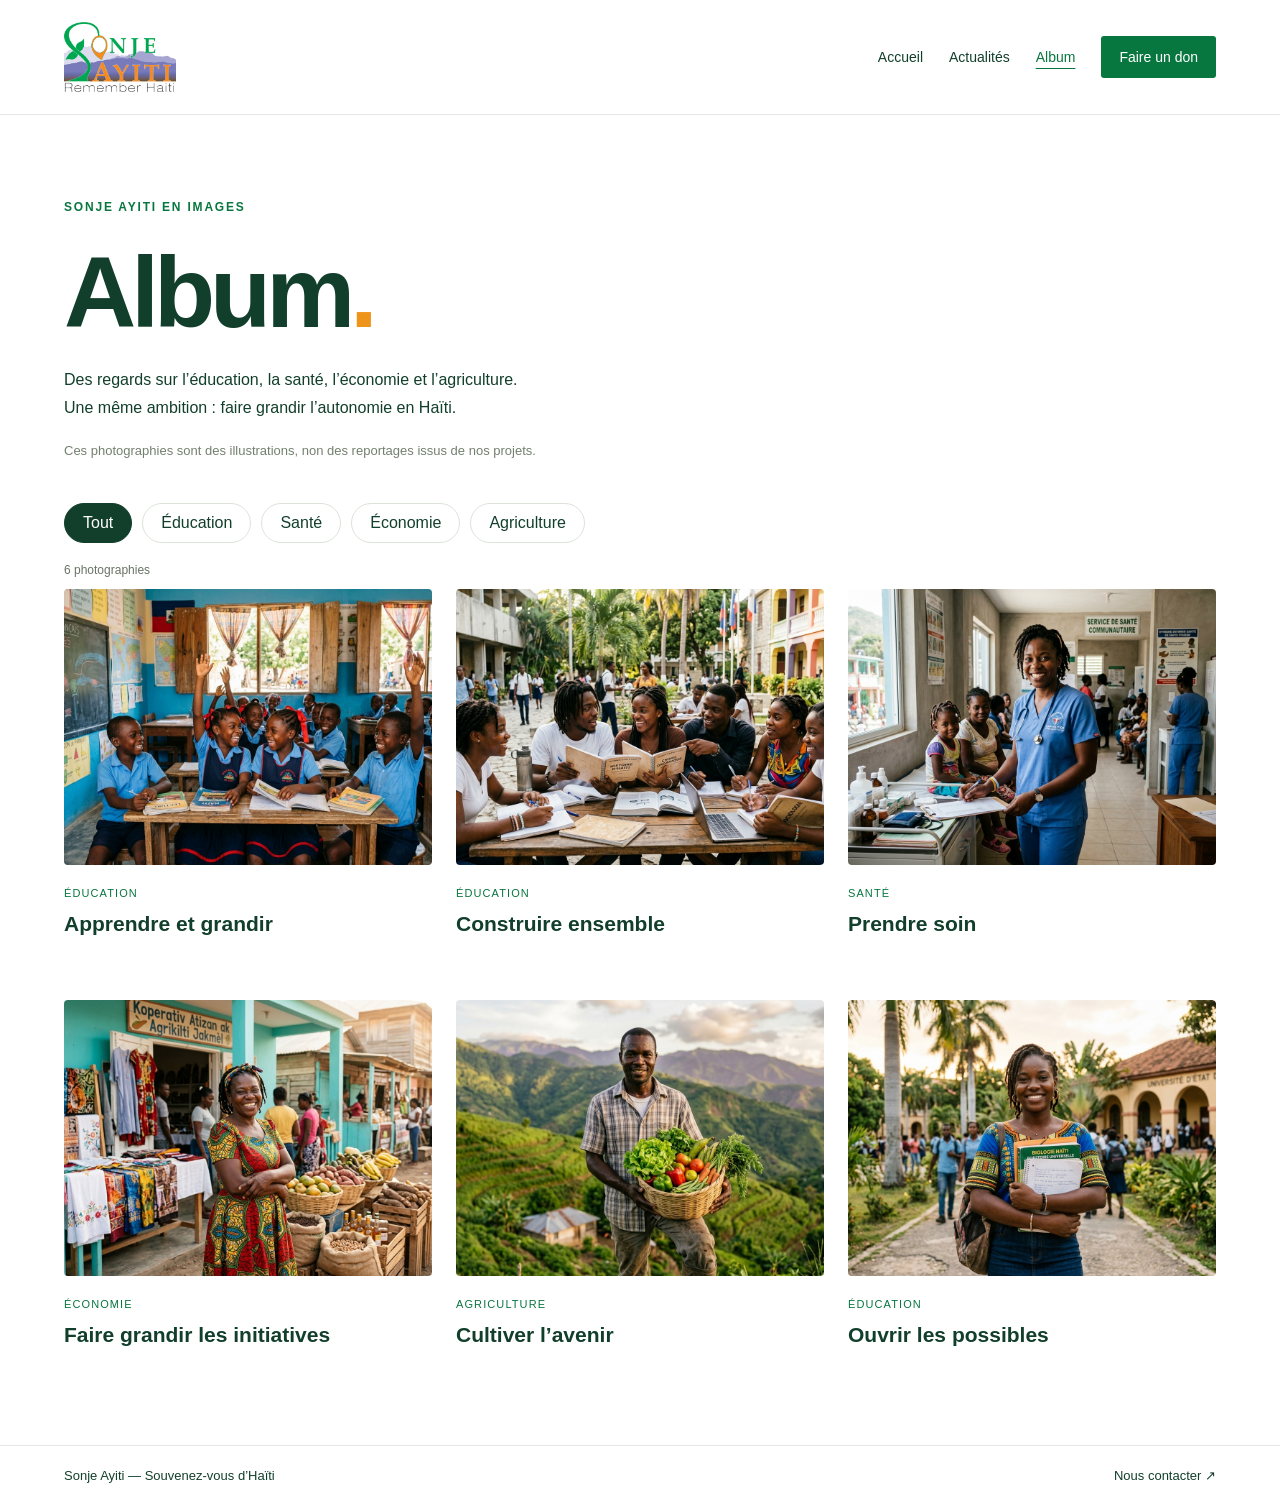
==== album.html @ d82644f1 "Création de la page Blog & Actualités (blog.html), page Album (album.html), et carrousels multi-caté" ====
<!doctype html><html lang="fr"><head><meta charset="utf-8"><meta name="viewport" content="width=device-width,initial-scale=1"><title>Album — Sonje Ayiti</title><meta name="description" content="Découvrez les thématiques de Sonje Ayiti dans notre album d’illustration : éducation, santé, économie et agriculture."><link rel="stylesheet" href="album-page.css"><script src="album-page.js" defer></script></head><body><a class="skip" href="#contenu">Aller au contenu</a><header><a href="index.html" aria-label="Sonje Ayiti, accueil"><img src="assets/sonje-ayiti-logo-cropped-srgb.png" alt="Sonje Ayiti" width="112" height="70"></a><nav aria-label="Navigation principale"><a href="index.html">Accueil</a><a href="index.html#actualites">Actualités</a><a href="album.html" aria-current="page">Album</a><a class="donate" href="don.html">Faire un don</a></nav></header><main id="contenu"><div class="intro"><p class="eyebrow">SONJE AYITI EN IMAGES</p><h1>Album<span>.</span></h1><p>Des regards sur l’éducation, la santé, l’économie et l’agriculture.<br>Une même ambition : faire grandir l’autonomie en Haïti.</p><p class="note">Ces photographies sont des illustrations, non des reportages issus de nos projets.</p></div><div class="filters" aria-label="Filtrer les photographies" hidden><button type="button" data-filter="Tout" aria-pressed="true">Tout</button><button type="button" data-filter="Éducation" aria-pressed="false">Éducation</button><button type="button" data-filter="Santé" aria-pressed="false">Santé</button><button type="button" data-filter="Économie" aria-pressed="false">Économie</button><button type="button" data-filter="Agriculture" aria-pressed="false">Agriculture</button></div><p id="gallery-status" role="status">6 photographies</p><div class="gallery"><figure data-category="Éducation"><a href="assets/axis-education.jpg" class="gallery-photo" aria-label="Agrandir : Apprendre et grandir"><img src="assets/axis-education.jpg" alt="Apprendre et grandir — photographie d’illustration" loading="lazy"/></a><figcaption><span>Éducation</span><h2>Apprendre et grandir</h2></figcaption></figure><figure data-category="Éducation"><a href="assets/sponsor-students-group.jpg" class="gallery-photo" aria-label="Agrandir : Construire ensemble"><img src="assets/sponsor-students-group.jpg" alt="Construire ensemble — photographie d’illustration" loading="lazy"/></a><figcaption><span>Éducation</span><h2>Construire ensemble</h2></figcaption></figure><figure data-category="Santé"><a href="assets/axis-sante.jpg" class="gallery-photo" aria-label="Agrandir : Prendre soin"><img src="assets/axis-sante.jpg" alt="Prendre soin — photographie d’illustration" loading="lazy"/></a><figcaption><span>Santé</span><h2>Prendre soin</h2></figcaption></figure><figure data-category="Économie"><a href="assets/axis-economie.jpg" class="gallery-photo" aria-label="Agrandir : Faire grandir les initiatives"><img src="assets/axis-economie.jpg" alt="Faire grandir les initiatives — photographie d’illustration" loading="lazy"/></a><figcaption><span>Économie</span><h2>Faire grandir les initiatives</h2></figcaption></figure><figure data-category="Agriculture"><a href="assets/axis-agriculture.jpg" class="gallery-photo" aria-label="Agrandir : Cultiver l’avenir"><img src="assets/axis-agriculture.jpg" alt="Cultiver l’avenir — photographie d’illustration" loading="lazy"/></a><figcaption><span>Agriculture</span><h2>Cultiver l’avenir</h2></figcaption></figure><figure data-category="Éducation"><a href="assets/sponsor-student-woman.jpg" class="gallery-photo" aria-label="Agrandir : Ouvrir les possibles"><img src="assets/sponsor-student-woman.jpg" alt="Ouvrir les possibles — photographie d’illustration" loading="lazy"/></a><figcaption><span>Éducation</span><h2>Ouvrir les possibles</h2></figcaption></figure></div></main><footer><a href="index.html">Sonje Ayiti — Souvenez-vous d’Haïti</a><a href="https://sonje-ayiti.org/contact/">Nous contacter ↗</a></footer><dialog aria-label="Photographie agrandie" id="photo-viewer"><button class="close" aria-label="Fermer la photographie" autofocus>×</button><img alt=""><p></p></dialog></body></html>
---- album-page.css ----
*{box-sizing:border-box}body{margin:0;font-family:Manrope,Arial,sans-serif;color:#123f2c;background:#fff}a{color:inherit;text-decoration:none}a:hover{text-decoration:underline}button{font:inherit;cursor:pointer}header,footer{padding:22px 5%;display:flex;align-items:center;justify-content:space-between;gap:24px}header{border-bottom:1px solid #e2e8e1}header img{display:block;object-fit:contain}nav{display:flex;gap:26px;align-items:center;font-size:14px}nav [aria-current]{color:#08763f;text-decoration:underline;text-underline-offset:6px}.donate{background:#08763f;color:white;padding:13px 18px;border-radius:3px}main{max-width:1360px;margin:auto;padding:70px 5%}.eyebrow{font-size:12px;font-weight:700;letter-spacing:.15em;color:#08763f}h1{font-size:clamp(55px,9vw,100px);letter-spacing:-.05em;margin:16px 0}h1 span{color:#ee941b}.intro>p{line-height:1.8}.intro .note{font-size:13px;color:#73806e}.filters{display:flex;flex-wrap:wrap;gap:10px;margin:40px 0 20px}.filters[hidden]{display:none}.filters button{border:1px solid #dce4d9;background:transparent;padding:10px 18px;border-radius:24px;color:#123f2c}.filters button[aria-pressed=true]{background:#123f2c;color:white;border-color:#123f2c}#gallery-status{font-size:12px;color:#687365}.gallery{display:grid;grid-template-columns:repeat(3,minmax(0,1fr));gap:36px 24px}.gallery figure{margin:0;min-width:0}.gallery figure[hidden]{display:none}.gallery img{width:100%;aspect-ratio:4/3;object-fit:cover;display:block;border-radius:4px}.gallery figcaption{padding:18px 0}.gallery figcaption span{font-size:11px;letter-spacing:.1em;text-transform:uppercase;color:#08763f}.gallery h2{font-size:21px;line-height:1.3;margin:9px 0}footer{border-top:1px solid #e2e8e1;font-size:13px}dialog{border:0;padding:45px 16px 16px;max-width:90vw;max-height:92dvh;border-radius:6px;color:#123f2c}dialog::backdrop{background:#071e15d9}dialog img{display:block;max-width:100%;max-height:70dvh;object-fit:contain;margin:auto}.close{position:absolute;right:8px;top:4px;border:0;background:none;font-size:32px;width:40px;height:40px}.skip{position:absolute;top:-100px}.skip:focus{top:8px;background:white;padding:12px}a:focus-visible,button:focus-visible{outline:2px solid #ee941b;outline-offset:4px}@media(max-width:700px){header{flex-wrap:wrap;gap:15px}header img{width:88px;height:55px}nav{gap:14px;flex-wrap:wrap;font-size:13px}.donate{padding:10px}.gallery{grid-template-columns:repeat(2,minmax(0,1fr));gap:20px 14px}.gallery h2{font-size:17px}main{padding-top:40px}footer{align-items:start;flex-direction:column}}@media(max-width:380px){.gallery{grid-template-columns:1fr}}
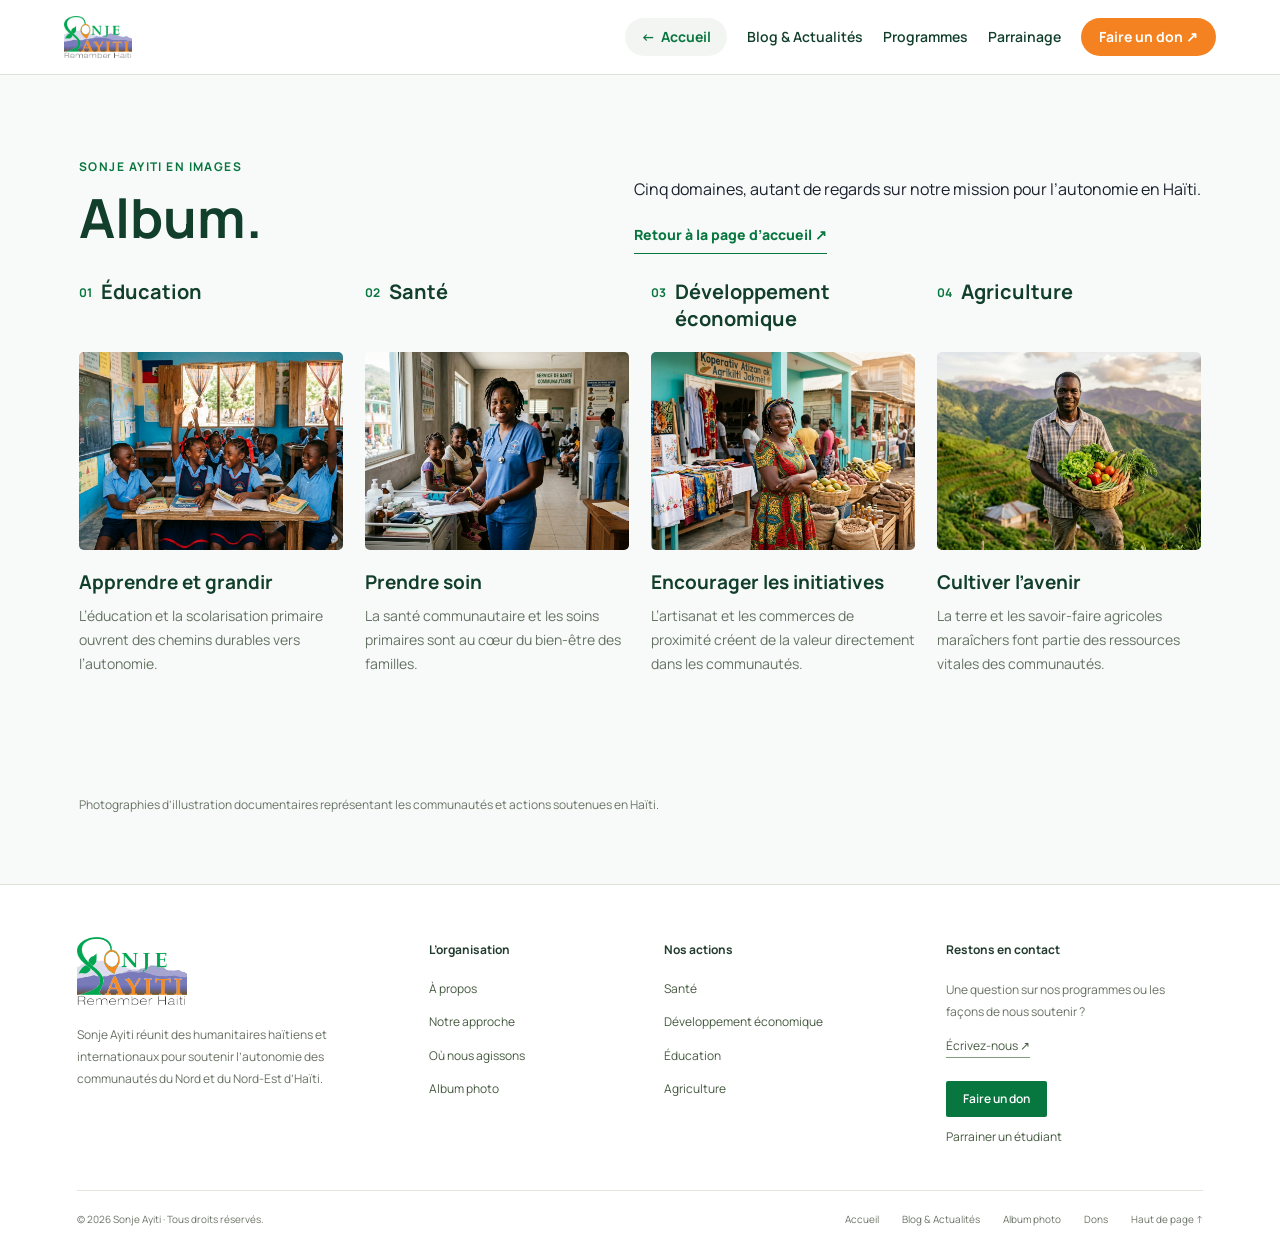
==== commit 570527e8: "Création de la page contact.html et harmonisation complète des pages Album, Blog et Contact selon le" ====
--- a/album.html
+++ b/album.html
@@ -1 +1,345 @@
-<!doctype html><html lang="fr"><head><meta charset="utf-8"><meta name="viewport" content="width=device-width,initial-scale=1"><title>Album — Sonje Ayiti</title><meta name="description" content="Découvrez les thématiques de Sonje Ayiti dans notre album d’illustration : éducation, santé, économie et agriculture."><link rel="stylesheet" href="album-page.css"><script src="album-page.js" defer></script></head><body><a class="skip" href="#contenu">Aller au contenu</a><header><a href="index.html" aria-label="Sonje Ayiti, accueil"><img src="assets/sonje-ayiti-logo-cropped-srgb.png" alt="Sonje Ayiti" width="112" height="70"></a><nav aria-label="Navigation principale"><a href="index.html">Accueil</a><a href="index.html#actualites">Actualités</a><a href="album.html" aria-current="page">Album</a><a class="donate" href="don.html">Faire un don</a></nav></header><main id="contenu"><div class="intro"><p class="eyebrow">SONJE AYITI EN IMAGES</p><h1>Album<span>.</span></h1><p>Des regards sur l’éducation, la santé, l’économie et l’agriculture.<br>Une même ambition : faire grandir l’autonomie en Haïti.</p><p class="note">Ces photographies sont des illustrations, non des reportages issus de nos projets.</p></div><div class="filters" aria-label="Filtrer les photographies" hidden><button type="button" data-filter="Tout" aria-pressed="true">Tout</button><button type="button" data-filter="Éducation" aria-pressed="false">Éducation</button><button type="button" data-filter="Santé" aria-pressed="false">Santé</button><button type="button" data-filter="Économie" aria-pressed="false">Économie</button><button type="button" data-filter="Agriculture" aria-pressed="false">Agriculture</button></div><p id="gallery-status" role="status">6 photographies</p><div class="gallery"><figure data-category="Éducation"><a href="assets/axis-education.jpg" class="gallery-photo" aria-label="Agrandir : Apprendre et grandir"><img src="assets/axis-education.jpg" alt="Apprendre et grandir — photographie d’illustration" loading="lazy"/></a><figcaption><span>Éducation</span><h2>Apprendre et grandir</h2></figcaption></figure><figure data-category="Éducation"><a href="assets/sponsor-students-group.jpg" class="gallery-photo" aria-label="Agrandir : Construire ensemble"><img src="assets/sponsor-students-group.jpg" alt="Construire ensemble — photographie d’illustration" loading="lazy"/></a><figcaption><span>Éducation</span><h2>Construire ensemble</h2></figcaption></figure><figure data-category="Santé"><a href="assets/axis-sante.jpg" class="gallery-photo" aria-label="Agrandir : Prendre soin"><img src="assets/axis-sante.jpg" alt="Prendre soin — photographie d’illustration" loading="lazy"/></a><figcaption><span>Santé</span><h2>Prendre soin</h2></figcaption></figure><figure data-category="Économie"><a href="assets/axis-economie.jpg" class="gallery-photo" aria-label="Agrandir : Faire grandir les initiatives"><img src="assets/axis-economie.jpg" alt="Faire grandir les initiatives — photographie d’illustration" loading="lazy"/></a><figcaption><span>Économie</span><h2>Faire grandir les initiatives</h2></figcaption></figure><figure data-category="Agriculture"><a href="assets/axis-agriculture.jpg" class="gallery-photo" aria-label="Agrandir : Cultiver l’avenir"><img src="assets/axis-agriculture.jpg" alt="Cultiver l’avenir — photographie d’illustration" loading="lazy"/></a><figcaption><span>Agriculture</span><h2>Cultiver l’avenir</h2></figcaption></figure><figure data-category="Éducation"><a href="assets/sponsor-student-woman.jpg" class="gallery-photo" aria-label="Agrandir : Ouvrir les possibles"><img src="assets/sponsor-student-woman.jpg" alt="Ouvrir les possibles — photographie d’illustration" loading="lazy"/></a><figcaption><span>Éducation</span><h2>Ouvrir les possibles</h2></figcaption></figure></div></main><footer><a href="index.html">Sonje Ayiti — Souvenez-vous d’Haïti</a><a href="https://sonje-ayiti.org/contact/">Nous contacter ↗</a></footer><dialog aria-label="Photographie agrandie" id="photo-viewer"><button class="close" aria-label="Fermer la photographie" autofocus>×</button><img alt=""><p></p></dialog></body></html>+<!DOCTYPE html>
+<html dir="ltr" lang="fr">
+<head>
+  <meta charset="utf-8"/>
+  <meta content="width=device-width, initial-scale=1.0" name="viewport"/>
+  <title>Album — Sonje Ayiti | Notre mission en images</title>
+  <meta content="Explorez l'album photographique de Sonje Ayiti : quatre domaines, autant de regards sur notre mission au service de l'autonomie en Haïti." name="description"/>
+  <link href="assets/sonje-ayiti-logo.jpg" rel="icon" type="image/jpeg"/>
+  <link href="https://fonts.googleapis.com" rel="preconnect"/>
+  <link crossorigin="" href="https://fonts.gstatic.com" rel="preconnect"/>
+  <link href="https://fonts.googleapis.com/css2?family=Manrope:wght@300;400;500;600;700;800&amp;display=swap" rel="stylesheet"/>
+  <link href="styles.css?v=20260929-album-style" rel="stylesheet"/>
+  <script defer src="album-carousel.js?v=album-page"></script>
+  <style>
+    /* Structure spécifique de la page Album dédiée */
+    body.album-standalone {
+      background: #f8faf9;
+      color: #1a202c;
+      font-family: 'Manrope', -apple-system, BlinkMacSystemFont, "Segoe UI", Roboto, sans-serif;
+      margin: 0;
+      padding: 0;
+      line-height: 1.6;
+    }
+    .album-page-header {
+      border-bottom: 1px solid #dce0d9;
+      padding: 16px 5%;
+      background: #ffffff;
+      position: sticky;
+      top: 0;
+      z-index: 100;
+    }
+    .album-page-header-inner {
+      max-width: 1250px;
+      margin: auto;
+      display: flex;
+      align-items: center;
+      justify-content: space-between;
+    }
+    .album-page-logo {
+      display: flex;
+      align-items: center;
+      text-decoration: none;
+    }
+    .album-page-logo img {
+      height: 42px;
+      width: auto;
+      display: block;
+    }
+    .album-page-nav {
+      display: flex;
+      align-items: center;
+      gap: 20px;
+    }
+    .album-page-nav a {
+      color: #123f2c;
+      text-decoration: none;
+      font-weight: 600;
+      font-size: 14px;
+      transition: color .2s;
+    }
+    .album-page-nav a:hover {
+      color: #08763f;
+    }
+    .album-page-nav .btn-back-home {
+      display: inline-flex;
+      align-items: center;
+      gap: 6px;
+      padding: 8px 16px;
+      border-radius: 99px;
+      background: #f3f5f3;
+      color: #08763f;
+      font-weight: 700;
+    }
+    .album-page-nav .btn-back-home:hover {
+      background: #e6eee7;
+    }
+    .album-page-nav .btn-don {
+      background: #f58220;
+      color: #ffffff !important;
+      padding: 8px 18px;
+      border-radius: 99px;
+      font-weight: 700;
+      transition: background .2s, transform .15s;
+    }
+    .album-page-nav .btn-don:hover {
+      background: #df6f12;
+      transform: translateY(-1px);
+    }
+    .album-standalone-container {
+      padding: 64px 5% 90px;
+      max-width: 1250px;
+      margin: auto;
+    }
+  </style>
+</head>
+<body class="album-standalone">
+
+  <!-- Entête de navigation supérieure -->
+  <header class="album-page-header" role="banner">
+    <div class="album-page-header-inner">
+      <a aria-label="Sonje Ayiti, retour à l’accueil" class="album-page-logo" href="index.html">
+        <img alt="Sonje Ayiti — Remember Haiti" height="42" src="assets/sonje-ayiti-logo-cropped-srgb.png"/>
+      </a>
+      <nav aria-label="Navigation secondaire" class="album-page-nav">
+        <a class="btn-back-home" href="index.html"><span aria-hidden="true">←</span> Accueil</a>
+        <a href="blog.html">Blog & Actualités</a>
+        <a href="index.html#programmes">Programmes</a>
+        <a href="index.html#parrainage">Parrainage</a>
+        <a class="btn-don" href="don.html">Faire un don ↗</a>
+      </nav>
+    </div>
+  </header>
+
+  <!-- Section Album principale avec la même structure que l'accueil -->
+  <main class="photo-album album-standalone-container" id="album">
+    <div class="album-inner">
+      <div class="album-heading">
+        <div>
+          <p class="album-eyebrow">SONJE AYITI EN IMAGES</p>
+          <h2 id="album-title">Album.</h2>
+        </div>
+        <div>
+          <p>Cinq domaines, autant de regards sur notre mission pour l’autonomie en Haïti.</p>
+          <a class="album-see-all" href="index.html">Retour à la page d’accueil ↗</a>
+        </div>
+      </div>
+
+      <!-- Grille des carrousels de catégories -->
+      <div class="album-categories-grid">
+
+        <!-- 01 Éducation -->
+        <article aria-labelledby="album-education-title" aria-roledescription="carrousel" class="album-category-panel">
+          <div class="album-category-heading">
+            <span>01</span>
+            <h3 id="album-education-title">Éducation</h3>
+          </div>
+          <div aria-label="Photos : Éducation. Utilisez les flèches gauche et droite." class="album-stage" id="album-education-slides" tabindex="0">
+            <figure aria-label="1 sur 4" aria-roledescription="diapositive" class="album-slide" role="group">
+              <img alt="Apprendre et grandir — photographie d’illustration" loading="lazy" src="assets/axis-education.jpg"/>
+              <figcaption>
+                <h4>Apprendre et grandir</h4>
+                <p>L’éducation et la scolarisation primaire ouvrent des chemins durables vers l’autonomie.</p>
+              </figcaption>
+            </figure>
+            <figure aria-label="2 sur 4" aria-roledescription="diapositive" class="album-slide" hidden="" role="group">
+              <img alt="Avancer ensemble — photographie d’illustration" loading="lazy" src="assets/sponsor-students-group.jpg"/>
+              <figcaption>
+                <h4>Avancer ensemble</h4>
+                <p>Les apprentissages universitaires et le partage sur le campus renforcent la réussite de groupe.</p>
+              </figcaption>
+            </figure>
+            <figure aria-label="3 sur 4" aria-roledescription="diapositive" class="album-slide" hidden="" role="group">
+              <img alt="Construire son avenir — photographie d’illustration" loading="lazy" src="assets/sponsor-student-woman.jpg"/>
+              <figcaption>
+                <h4>Construire son avenir</h4>
+                <p>Le parrainage soutient des parcours d’études supérieures devant l’Université d’État d’Haïti.</p>
+              </figcaption>
+            </figure>
+            <figure aria-label="4 sur 4" aria-roledescription="diapositive" class="album-slide" hidden="" role="group">
+              <img alt="Compétences numériques — photographie d’illustration" loading="lazy" src="assets/news-tech.jpg"/>
+              <figcaption>
+                <h4>Compétences numériques</h4>
+                <p>Les ateliers de code et technologies préparent les jeunes aux métiers connectés de demain.</p>
+              </figcaption>
+            </figure>
+            <div class="album-controls" hidden="">
+              <button aria-controls="album-education-slides" aria-label="Photo précédente — Éducation" class="carousel-arrow album-prev" type="button">
+                <svg aria-hidden="true" fill="none" height="27" stroke="currentColor" stroke-linecap="round" stroke-linejoin="round" stroke-width="1.8" viewBox="0 0 24 24" width="27"><path d="M19 12H5m7-7-7 7 7 7"></path></svg>
+              </button>
+              <span aria-atomic="true" aria-live="polite" class="album-position">01 / 04</span>
+              <button aria-controls="album-education-slides" aria-label="Photo suivante — Éducation" class="carousel-arrow album-next" type="button">
+                <svg aria-hidden="true" fill="none" height="27" stroke="currentColor" stroke-linecap="round" stroke-linejoin="round" stroke-width="1.8" viewBox="0 0 24 24" width="27"><path d="M5 12h14m-7-7 7 7-7 7"></path></svg>
+              </button>
+            </div>
+          </div>
+        </article>
+
+        <!-- 02 Santé -->
+        <article aria-labelledby="album-sante-title" aria-roledescription="carrousel" class="album-category-panel">
+          <div class="album-category-heading">
+            <span>02</span>
+            <h3 id="album-sante-title">Santé</h3>
+          </div>
+          <div aria-label="Photos : Santé. Utilisez les flèches gauche et droite." class="album-stage" id="album-sante-slides" tabindex="0">
+            <figure aria-label="1 sur 3" aria-roledescription="diapositive" class="album-slide" role="group">
+              <img alt="Prendre soin — photographie d’illustration" loading="lazy" src="assets/axis-sante.jpg"/>
+              <figcaption>
+                <h4>Prendre soin</h4>
+                <p>La santé communautaire et les soins primaires sont au cœur du bien-être des familles.</p>
+              </figcaption>
+            </figure>
+            <figure aria-label="2 sur 3" aria-roledescription="diapositive" class="album-slide" hidden="" role="group">
+              <img alt="Une présence de proximité — photographie d’illustration" loading="lazy" src="assets/sante-mobile.jpg"/>
+              <figcaption>
+                <h4>Une présence de proximité</h4>
+                <p>Les cliniques mobiles vont à la rencontre directe des besoins dans les zones rurales isolées.</p>
+              </figcaption>
+            </figure>
+            <figure aria-label="3 sur 3" aria-roledescription="diapositive" class="album-slide" hidden="" role="group">
+              <img alt="Accompagner les familles — photographie d’illustration" loading="lazy" src="assets/sante-maternite.jpg"/>
+              <figcaption>
+                <h4>Accompagner les familles</h4>
+                <p>La maternité et l’accompagnement périnatal par les sages-femmes protègent les nouveau-nés.</p>
+              </figcaption>
+            </figure>
+            <div class="album-controls" hidden="">
+              <button aria-controls="album-sante-slides" aria-label="Photo précédente — Santé" class="carousel-arrow album-prev" type="button">
+                <svg aria-hidden="true" fill="none" height="27" stroke="currentColor" stroke-linecap="round" stroke-linejoin="round" stroke-width="1.8" viewBox="0 0 24 24" width="27"><path d="M19 12H5m7-7-7 7 7 7"></path></svg>
+              </button>
+              <span aria-atomic="true" aria-live="polite" class="album-position">01 / 03</span>
+              <button aria-controls="album-sante-slides" aria-label="Photo suivante — Santé" class="carousel-arrow album-next" type="button">
+                <svg aria-hidden="true" fill="none" height="27" stroke="currentColor" stroke-linecap="round" stroke-linejoin="round" stroke-width="1.8" viewBox="0 0 24 24" width="27"><path d="M5 12h14m-7-7 7 7-7 7"></path></svg>
+              </button>
+            </div>
+          </div>
+        </article>
+
+        <!-- 03 Développement économique -->
+        <article aria-labelledby="album-economie-title" aria-roledescription="carrousel" class="album-category-panel">
+          <div class="album-category-heading">
+            <span>03</span>
+            <h3 id="album-economie-title">Développement économique</h3>
+          </div>
+          <div aria-label="Photos : Développement économique. Utilisez les flèches gauche et droite." class="album-stage" id="album-economie-slides" tabindex="0">
+            <figure aria-label="1 sur 3" aria-roledescription="diapositive" class="album-slide" role="group">
+              <img alt="Encourager les initiatives — photographie d’illustration" loading="lazy" src="assets/axis-economie.jpg"/>
+              <figcaption>
+                <h4>Encourager les initiatives</h4>
+                <p>L’artisanat et les commerces de proximité créent de la valeur directement dans les communautés.</p>
+              </figcaption>
+            </figure>
+            <figure aria-label="2 sur 3" aria-roledescription="diapositive" class="album-slide" hidden="" role="group">
+              <img alt="La force du collectif — photographie d’illustration" loading="lazy" src="assets/economie-cooperative.jpg"/>
+              <figcaption>
+                <h4>La force du collectif</h4>
+                <p>Les caisses d’épargne solidaire autogérées par les femmes renforcent l’autonomie des ménages.</p>
+              </figcaption>
+            </figure>
+            <figure aria-label="3 sur 3" aria-roledescription="diapositive" class="album-slide" hidden="" role="group">
+              <img alt="Formation des futurs cadres — photographie d’illustration" loading="lazy" src="assets/sponsor-student-man.jpg"/>
+              <figcaption>
+                <h4>Former les gestionnaires</h4>
+                <p>Des compétences solides en gestion pour pérenniser les micro-entreprises et initiatives locales.</p>
+              </figcaption>
+            </figure>
+            <div class="album-controls" hidden="">
+              <button aria-controls="album-economie-slides" aria-label="Photo précédente — Développement économique" class="carousel-arrow album-prev" type="button">
+                <svg aria-hidden="true" fill="none" height="27" stroke="currentColor" stroke-linecap="round" stroke-linejoin="round" stroke-width="1.8" viewBox="0 0 24 24" width="27"><path d="M19 12H5m7-7-7 7 7 7"></path></svg>
+              </button>
+              <span aria-atomic="true" aria-live="polite" class="album-position">01 / 03</span>
+              <button aria-controls="album-economie-slides" aria-label="Photo suivante — Développement économique" class="carousel-arrow album-next" type="button">
+                <svg aria-hidden="true" fill="none" height="27" stroke="currentColor" stroke-linecap="round" stroke-linejoin="round" stroke-width="1.8" viewBox="0 0 24 24" width="27"><path d="M5 12h14m-7-7 7 7-7 7"></path></svg>
+              </button>
+            </div>
+          </div>
+        </article>
+
+        <!-- 04 Agriculture -->
+        <article aria-labelledby="album-agriculture-title" aria-roledescription="carrousel" class="album-category-panel">
+          <div class="album-category-heading">
+            <span>04</span>
+            <h3 id="album-agriculture-title">Agriculture</h3>
+          </div>
+          <div aria-label="Photos : Agriculture. Utilisez les flèches gauche et droite." class="album-stage" id="album-agriculture-slides" tabindex="0">
+            <figure aria-label="1 sur 2" aria-roledescription="diapositive" class="album-slide" role="group">
+              <img alt="Cultiver l’avenir — photographie d’illustration" loading="lazy" src="assets/axis-agriculture.jpg"/>
+              <figcaption>
+                <h4>Cultiver l’avenir</h4>
+                <p>La terre et les savoir-faire agricoles maraîchers font partie des ressources vitales des communautés.</p>
+              </figcaption>
+            </figure>
+            <figure aria-label="2 sur 2" aria-roledescription="diapositive" class="album-slide" hidden="" role="group">
+              <img alt="Travailler ensemble — photographie d’illustration" loading="lazy" src="assets/agriculture-konbit.jpg"/>
+              <figcaption>
+                <h4>Travailler ensemble</h4>
+                <p>L’entraide paysanne ancestrale du konbit nourrit une ambition collective et durable.</p>
+              </figcaption>
+            </figure>
+            <div class="album-controls" hidden="">
+              <button aria-controls="album-agriculture-slides" aria-label="Photo précédente — Agriculture" class="carousel-arrow album-prev" type="button">
+                <svg aria-hidden="true" fill="none" height="27" stroke="currentColor" stroke-linecap="round" stroke-linejoin="round" stroke-width="1.8" viewBox="0 0 24 24" width="27"><path d="M19 12H5m7-7-7 7 7 7"></path></svg>
+              </button>
+              <span aria-atomic="true" aria-live="polite" class="album-position">01 / 02</span>
+              <button aria-controls="album-agriculture-slides" aria-label="Photo suivante — Agriculture" class="carousel-arrow album-next" type="button">
+                <svg aria-hidden="true" fill="none" height="27" stroke="currentColor" stroke-linecap="round" stroke-linejoin="round" stroke-width="1.8" viewBox="0 0 24 24" width="27"><path d="M5 12h14m-7-7 7 7-7 7"></path></svg>
+              </button>
+            </div>
+          </div>
+        </article>
+
+      </div>
+
+      <p class="album-illustration-note">Photographies d’illustration documentaires représentant les communautés et actions soutenues en Haïti.</p>
+    </div>
+  </main>
+
+  <!-- Pied de page officiel -->
+  <footer class="plain-footer">
+    <div class="plain-footer-inner">
+      <div class="plain-footer-grid">
+        <div class="plain-footer-about">
+          <a aria-label="Sonje Ayiti, accueil" href="index.html">
+            <img alt="Sonje Ayiti" height="446" loading="lazy" src="assets/sonje-ayiti-logo-cropped-srgb.png" width="721"/>
+          </a>
+          <p>Sonje Ayiti réunit des humanitaires haïtiens et internationaux pour soutenir l’autonomie des communautés du Nord et du Nord-Est d’Haïti.</p>
+        </div>
+        <nav aria-label="Navigation">
+          <h2>L’organisation</h2>
+          <a href="index.html#apropos">À propos</a>
+          <a href="index.html#approche">Notre approche</a>
+          <a href="index.html#impact">Où nous agissons</a>
+          <a href="album.html">Album photo</a>
+        </nav>
+        <nav aria-label="Programmes">
+          <h2>Nos actions</h2>
+          <a href="index.html#programmes">Santé</a>
+          <a href="index.html#programmes">Développement économique</a>
+          <a href="index.html#programmes">Éducation</a>
+          <a href="index.html#programmes">Agriculture</a>
+        </nav>
+        <div class="plain-footer-contact">
+          <h2>Restons en contact</h2>
+          <p>Une question sur nos programmes ou les façons de nous soutenir ?</p>
+          <a class="plain-footer-email" href="contact.html">Écrivez-nous ↗</a>
+          <div class="plain-footer-support">
+            <a href="don.html">Faire un don</a>
+            <a href="index.html#parrainage">Parrainer un étudiant</a>
+          </div>
+        </div>
+      </div>
+      <div class="plain-footer-bottom">
+        <p>© 2026 Sonje Ayiti · Tous droits réservés.</p>
+        <div>
+          <a href="index.html">Accueil</a>
+          <a href="blog.html">Blog & Actualités</a>
+          <a href="album.html">Album photo</a>
+          <a href="don.html">Dons</a>
+          <a href="#album">Haut de page ↑</a>
+        </div>
+      </div>
+    </div>
+  </footer>
+
+</body>
+</html>
--- a/styles.css
+++ b/styles.css
@@ -0,0 +1,5348 @@
+/* ==========================================================================
+   SONJE AYITI — FEUILLE DE STYLE PRINCIPALE
+   Identité visuelle moderne, chaleureuse et engagée pour Haïti.
+   Palette : Vert Sonje Ayiti, Orange Soleil, Lavande du logo.
+   ========================================================================== */
+
+:root {
+  /* Palette de couleurs */
+  --blue: #123B5D;
+  --blue-dark: #0A2237;
+  --blue-light: #1E5482;
+  --blue-soft: #EEF4F9;
+  
+  --orange: #D98C4A;
+  --orange-hover: #C57835;
+  --orange-light: #FBF0E4;
+  --orange-glow: rgba(217, 140, 74, 0.25);
+  
+  --green: #4E7C49;
+  --green-light: #EBF4E8;
+  --green-accent: #7E9B76;
+  
+  --cream: #F5F0E8;
+  --cream-card: #FAF7F2;
+  --cream-light: #FDFCFA;
+  
+  --ink: #1D2935;
+  --ink-muted: #5F6E7B;
+  --ink-light: #8C99A4;
+  
+  --white: #FFFFFF;
+  --border: #E5DFD5;
+  --border-light: #EDE8E0;
+
+  /* Typographies */
+  --font-sans: 'Manrope', -apple-system, BlinkMacSystemFont, "Segoe UI", sans-serif;
+  --font-heading: 'Manrope', -apple-system, BlinkMacSystemFont, "Segoe UI", sans-serif;
+  --font-serif: var(--font-heading);
+
+  /* Ombres & Effets */
+  --shadow-sm: 0 2px 8px rgba(18, 59, 93, 0.05);
+  --shadow-md: 0 8px 24px rgba(18, 59, 93, 0.08);
+  --shadow-lg: 0 16px 40px rgba(18, 59, 93, 0.12);
+  --shadow-modal: 0 25px 60px -15px rgba(10, 34, 55, 0.35);
+
+  --radius-sm: 6px;
+  --radius-md: 10px;
+  --radius-lg: 16px;
+  --radius-pill: 9999px;
+
+  --transition: all 0.25s cubic-bezier(0.16, 1, 0.3, 1);
+}
+
+/* ==========================================================================
+   RESET & BASES ACCESSIBILITÉ
+   ========================================================================== */
+*, *::before, *::after {
+  box-sizing: border-box;
+}
+
+html {
+  scroll-behavior: smooth;
+  scroll-padding-top: 100px;
+  -webkit-text-size-adjust: 100%;
+}
+
+body {
+  margin: 0;
+  padding: 0;
+  font-family: var(--font-sans);
+  color: var(--ink);
+  background-color: var(--white);
+  line-height: 1.65;
+  font-size: 16px;
+  -webkit-font-smoothing: antialiased;
+  -moz-osx-font-smoothing: grayscale;
+}
+
+img {
+  display: block;
+  max-width: 100%;
+  height: auto;
+  object-fit: cover;
+}
+
+button, input, select, textarea {
+  font-family: inherit;
+  font-size: inherit;
+}
+
+a {
+  color: inherit;
+  text-decoration: none;
+  transition: var(--transition);
+}
+
+/* Focus visible accessible */
+:focus-visible {
+  outline: 3px solid var(--orange);
+  outline-offset: 4px;
+}
+
+/* Lien d'évitement accessible */
+.skip-link {
+  position: absolute;
+  top: -100px;
+  left: 20px;
+  background: var(--blue);
+  color: var(--white);
+  padding: 12px 20px;
+  border-radius: var(--radius-sm);
+  font-weight: 700;
+  z-index: 10000;
+  transition: top 0.2s ease;
+}
+.skip-link:focus {
+  top: 20px;
+}
+
+/* ==========================================================================
+   BARRE SUPÉRIEURE (TOPBAR)
+   ========================================================================== */
+.topbar {
+  background-color: var(--blue-dark);
+  color: rgba(255, 255, 255, 0.9);
+  font-size: 13px;
+  font-weight: 500;
+  border-bottom: 1px solid rgba(255, 255, 255, 0.1);
+}
+
+.topbar-container {
+  max-width: 1360px;
+  margin: 0 auto;
+  padding: 9px 5%;
+  display: flex;
+  align-items: center;
+  justify-content: space-between;
+  gap: 15px;
+}
+
+.topbar-tagline {
+  display: inline-flex;
+  align-items: center;
+  gap: 8px;
+}
+
+.live-dot {
+  width: 7px;
+  height: 7px;
+  background-color: var(--orange);
+  border-radius: 50%;
+  display: inline-block;
+  box-shadow: 0 0 8px var(--orange);
+}
+
+.topbar-links {
+  display: flex;
+  align-items: center;
+  gap: 14px;
+  white-space: nowrap;
+}
+
+.topbar-link {
+  color: rgba(255, 255, 255, 0.85);
+  font-size: 12px;
+}
+.topbar-link:hover {
+  color: var(--white);
+  text-decoration: underline;
+}
+
+.topbar-link.highlight {
+  color: var(--orange-light);
+  font-weight: 600;
+}
+.topbar-link.highlight:hover {
+  color: var(--white);
+}
+
+.sep {
+  color: rgba(255, 255, 255, 0.3);
+}
+
+/* ==========================================================================
+   EN-TÊTE DU SITE & NAVIGATION
+   ========================================================================== */
+.site-header {
+  position: sticky;
+  top: 0;
+  z-index: 100;
+  background: rgba(255, 255, 255, 0.97);
+  backdrop-filter: blur(12px);
+  -webkit-backdrop-filter: blur(12px);
+  border-bottom: 1px solid var(--border-light);
+  transition: box-shadow 0.25s ease;
+}
+
+.header-container {
+  max-width: 1360px;
+  margin: 0 auto;
+  padding: 16px 5%;
+  display: flex;
+  align-items: center;
+  justify-content: space-between;
+  gap: 30px;
+}
+
+/* Logo & Marque */
+.brand {
+  display: inline-flex;
+  align-items: center;
+  gap: 12px;
+  text-decoration: none;
+}
+
+.brand-badge {
+  position: relative;
+  width: 44px;
+  height: 44px;
+  border-radius: 10px;
+  background: var(--blue);
+  display: flex;
+  align-items: center;
+  justify-content: center;
+  color: var(--white);
+  box-shadow: 0 4px 10px rgba(18, 59, 93, 0.2);
+  transition: transform 0.2s ease;
+}
+.brand:hover .brand-badge {
+  transform: scale(1.05);
+}
+
+.badge-letter {
+  font-family: var(--font-serif);
+  font-style: italic;
+  font-weight: 700;
+  font-size: 28px;
+  line-height: 1;
+}
+
+.badge-star {
+  position: absolute;
+  top: -4px;
+  right: -5px;
+  font-size: 16px;
+  color: var(--orange);
+  line-height: 1;
+}
+
+.brand-text {
+  display: flex;
+  flex-direction: column;
+}
+
+.brand-title {
+  font-family: var(--font-heading);
+  font-size: 22px;
+  font-weight: 800;
+  letter-spacing: -0.6px;
+  color: var(--blue);
+  line-height: 1.1;
+  text-transform: lowercase;
+}
+
+.brand-sub {
+  font-size: 9px;
+  font-weight: 700;
+  letter-spacing: 2px;
+  color: var(--orange-hover);
+  margin-top: 3px;
+}
+
+/* Menu de navigation desktop */
+.site-nav {
+  display: flex;
+  align-items: center;
+}
+
+.nav-list {
+  display: flex;
+  align-items: center;
+  gap: 26px;
+  list-style: none;
+  margin: 0;
+  padding: 0;
+}
+
+.nav-link {
+  font-size: 14px;
+  font-weight: 600;
+  color: var(--ink);
+  position: relative;
+  padding: 6px 2px;
+}
+
+.nav-link::after {
+  content: '';
+  position: absolute;
+  bottom: 0;
+  left: 0;
+  width: 0;
+  height: 2px;
+  background-color: var(--orange);
+  transition: width 0.2s ease;
+}
+
+.nav-link:hover {
+  color: var(--blue);
+}
+.nav-link:hover::after {
+  width: 100%;
+}
+
+/* Boutons communs */
+.btn {
+  display: inline-flex;
+  align-items: center;
+  justify-content: center;
+  gap: 10px;
+  padding: 13px 24px;
+  font-size: 14px;
+  font-weight: 700;
+  border-radius: var(--radius-md);
+  border: 1px solid transparent;
+  cursor: pointer;
+  transition: var(--transition);
+  text-decoration: none;
+}
+
+.btn-primary {
+  background-color: var(--blue);
+  color: var(--white);
+  box-shadow: 0 4px 14px rgba(18, 59, 93, 0.25);
+}
+.btn-primary:hover {
+  background-color: var(--blue-light);
+  transform: translateY(-2px);
+  box-shadow: 0 6px 20px rgba(18, 59, 93, 0.35);
+}
+
+.btn-secondary {
+  background-color: var(--cream);
+  color: var(--blue);
+  border: 1px solid var(--border);
+}
+.btn-secondary:hover {
+  background-color: #EEE6DA;
+  color: var(--blue-dark);
+  transform: translateY(-2px);
+}
+
+.btn-donate {
+  background: linear-gradient(135deg, var(--orange) 0%, #D07A31 100%);
+  color: var(--white);
+  border: none;
+  box-shadow: 0 4px 14px var(--orange-glow);
+}
+.btn-donate:hover {
+  background: linear-gradient(135deg, #DE9352 0%, #C36D25 100%);
+  transform: translateY(-2px);
+  box-shadow: 0 6px 20px rgba(217, 140, 74, 0.4);
+}
+
+.header-donate-btn {
+  padding: 11px 20px;
+  font-size: 13px;
+}
+.heart-icon {
+  font-size: 15px;
+  color: #FFE6D5;
+}
+
+/* Bouton menu toggle mobile (Hamburger) */
+.menu-toggle {
+  display: none;
+  flex-direction: column;
+  justify-content: space-between;
+  width: 32px;
+  height: 22px;
+  background: transparent;
+  border: none;
+  cursor: pointer;
+  padding: 0;
+}
+.menu-toggle .bar {
+  display: block;
+  width: 100%;
+  height: 3px;
+  background-color: var(--blue);
+  border-radius: 2px;
+  transition: var(--transition);
+}
+
+/* ==========================================================================
+   HERO SECTION
+   ========================================================================== */
+.hero-section {
+  background-color: var(--cream);
+  padding: 65px 5% 75px;
+  position: relative;
+  overflow: hidden;
+}
+
+.hero-grid {
+  max-width: 1360px;
+  margin: 0 auto;
+  display: grid;
+  grid-template-columns: 1.1fr 1fr;
+  gap: 60px;
+  align-items: center;
+}
+
+.eyebrow-badge {
+  display: inline-flex;
+  align-items: center;
+  gap: 8px;
+  padding: 6px 14px;
+  background: rgba(18, 59, 93, 0.08);
+  border-radius: var(--radius-pill);
+  font-size: 11px;
+  font-weight: 700;
+  letter-spacing: 1.2px;
+  color: var(--blue);
+  margin-bottom: 22px;
+}
+
+.eyebrow-badge .dot {
+  width: 8px;
+  height: 8px;
+  background-color: var(--orange);
+  border-radius: 50%;
+}
+
+.hero-title {
+  font-family: var(--font-heading);
+  font-size: clamp(40px, 4.6vw, 68px);
+  line-height: 1.08;
+  font-weight: 800;
+  color: var(--blue);
+  letter-spacing: -2px;
+  margin: 0 0 24px;
+}
+
+.hero-title em {
+  font-family: var(--font-serif);
+  font-style: italic;
+  font-weight: 600;
+  color: var(--orange);
+  display: inline-block;
+}
+
+.hero-lead {
+  font-size: 19px;
+  font-weight: 600;
+  color: var(--ink);
+  line-height: 1.5;
+  margin: 0 0 16px;
+  max-width: 540px;
+}
+
+.hero-description {
+  font-size: 15px;
+  color: var(--ink-muted);
+  line-height: 1.75;
+  margin: 0 0 32px;
+  max-width: 520px;
+}
+
+.hero-actions {
+  display: flex;
+  align-items: center;
+  gap: 16px;
+  flex-wrap: wrap;
+  margin-bottom: 35px;
+}
+
+.hero-reassurance {
+  display: flex;
+  align-items: flex-start;
+  gap: 12px;
+  font-size: 13px;
+  color: var(--ink-muted);
+  padding-top: 20px;
+  border-top: 1px solid var(--border);
+  max-width: 520px;
+}
+.reassurance-icon {
+  color: var(--green);
+  font-size: 22px;
+  line-height: 1;
+}
+
+/* Image Hero visuelle */
+.hero-visual-wrapper {
+  position: relative;
+}
+
+.hero-visual-card {
+  position: relative;
+  border-radius: var(--radius-lg);
+  overflow: hidden;
+  box-shadow: var(--shadow-lg);
+  aspect-ratio: 4/4.6;
+  min-height: 480px;
+}
+
+.hero-img {
+  width: 100%;
+  height: 100%;
+  object-fit: cover;
+  transition: transform 0.8s ease;
+}
+.hero-visual-card:hover .hero-img {
+  transform: scale(1.03);
+}
+
+.visual-gradient-overlay {
+  position: absolute;
+  inset: 0;
+  background: linear-gradient(
+    180deg,
+    rgba(10, 34, 55, 0.45) 0%,
+    transparent 35%,
+    rgba(10, 34, 55, 0.85) 100%
+  );
+}
+
+.visual-top-tag {
+  position: absolute;
+  top: 24px;
+  left: 24px;
+  display: inline-flex;
+  align-items: center;
+  gap: 8px;
+  background: rgba(10, 34, 55, 0.6);
+  backdrop-filter: blur(8px);
+  padding: 6px 14px;
+  border-radius: var(--radius-pill);
+  color: var(--white);
+  font-size: 11px;
+  font-weight: 700;
+  letter-spacing: 1px;
+}
+.visual-top-tag .badge-dot {
+  color: var(--orange);
+  font-size: 12px;
+}
+
+.visual-caption-box {
+  position: absolute;
+  bottom: 60px;
+  left: 28px;
+  right: 28px;
+  color: var(--white);
+}
+
+.caption-quote {
+  font-family: var(--font-serif);
+  font-size: clamp(18px, 1.8vw, 24px);
+  line-height: 1.35;
+  margin: 0 0 6px;
+  font-style: italic;
+}
+.caption-quote strong {
+  font-style: normal;
+  color: var(--orange-light);
+}
+
+.caption-author {
+  font-size: 11px;
+  font-weight: 700;
+  letter-spacing: 1.5px;
+  text-transform: uppercase;
+  color: rgba(255, 255, 255, 0.7);
+}
+
+.visual-badge-star {
+  position: absolute;
+  right: 25px;
+  top: 20px;
+  font-size: 55px;
+  color: var(--orange);
+  opacity: 0.8;
+  line-height: 1;
+}
+
+.visual-footer-tag {
+  position: absolute;
+  bottom: 20px;
+  left: 28px;
+  display: flex;
+  align-items: center;
+  gap: 10px;
+  color: rgba(255, 255, 255, 0.8);
+  font-size: 11px;
+  font-weight: 700;
+  letter-spacing: 1.2px;
+}
+.visual-footer-tag .num {
+  color: var(--orange);
+}
+
+/* ==========================================================================
+   BANDEAU VALEURS
+   ========================================================================== */
+.values-bar {
+  background-color: var(--white);
+  border-bottom: 1px solid var(--border-light);
+  padding: 24px 5%;
+}
+
+.values-bar-inner {
+  max-width: 1360px;
+  margin: 0 auto;
+  display: flex;
+  align-items: center;
+  justify-content: space-between;
+  gap: 40px;
+}
+
+.values-headline {
+  display: flex;
+  flex-direction: column;
+  font-size: 13px;
+  color: var(--blue);
+  line-height: 1.4;
+  padding-right: 30px;
+  border-right: 1px solid var(--border);
+  min-width: 220px;
+}
+.values-headline strong {
+  font-size: 14px;
+}
+
+.values-items {
+  display: flex;
+  align-items: center;
+  gap: 36px;
+  flex-wrap: wrap;
+  flex-grow: 1;
+  justify-content: space-around;
+}
+
+.value-item {
+  display: flex;
+  align-items: center;
+  gap: 14px;
+}
+
+.val-icon {
+  font-size: 26px;
+  color: var(--green);
+  line-height: 1;
+}
+
+.value-item strong {
+  display: block;
+  font-size: 14px;
+  color: var(--blue);
+  line-height: 1.2;
+}
+
+.value-item p {
+  margin: 2px 0 0;
+  font-size: 12px;
+  color: var(--ink-muted);
+}
+
+/* ==========================================================================
+   STRUCTURE GÉNÉRALE DES SECTIONS
+   ========================================================================== */
+.section {
+  padding: 95px 5%;
+}
+
+.section-container {
+  max-width: 1360px;
+  margin: 0 auto;
+}
+
+.section-eyebrow {
+  font-size: 11px;
+  font-weight: 800;
+  letter-spacing: 2px;
+  text-transform: uppercase;
+  color: var(--orange-hover);
+  margin-bottom: 14px;
+}
+
+.section-title {
+  font-family: var(--font-heading);
+  font-size: clamp(30px, 3.2vw, 46px);
+  line-height: 1.18;
+  font-weight: 700;
+  color: var(--blue);
+  letter-spacing: -1.2px;
+  margin: 0 0 20px;
+}
+
+.section-title em {
+  font-family: var(--font-serif);
+  font-style: italic;
+  font-weight: 600;
+  color: var(--orange);
+}
+
+.section-subtitle {
+  font-size: 16px;
+  color: var(--ink-muted);
+  max-width: 620px;
+  line-height: 1.7;
+}
+
+/* ==========================================================================
+   SECTION À PROPOS
+   ========================================================================== */
+.about-section {
+  background-color: var(--white);
+}
+
+.about-grid {
+  display: grid;
+  grid-template-columns: 1fr 1.15fr;
+  gap: 70px;
+  align-items: start;
+}
+
+.quote-card {
+  margin-top: 30px;
+  background-color: var(--cream);
+  padding: 24px 28px;
+  border-left: 4px solid var(--orange);
+  border-radius: var(--radius-sm);
+  font-family: var(--font-serif);
+  font-size: 17px;
+  line-height: 1.6;
+  color: var(--ink);
+}
+
+.about-body-col {
+  padding-top: 8px;
+}
+
+.about-lead {
+  font-size: 18px;
+  font-weight: 500;
+  color: var(--blue-dark);
+  line-height: 1.7;
+  margin-bottom: 20px;
+}
+
+.about-body-col p {
+  color: var(--ink-muted);
+  font-size: 15px;
+  line-height: 1.8;
+  margin-bottom: 20px;
+}
+
+.about-highlights {
+  display: grid;
+  grid-template-columns: 1fr 1fr;
+  gap: 20px;
+  margin: 32px 0 28px;
+}
+
+.highlight-box {
+  background: var(--cream-card);
+  padding: 22px;
+  border-radius: var(--radius-md);
+  border: 1px solid var(--border-light);
+}
+
+.hl-number {
+  display: block;
+  font-family: var(--font-heading);
+  font-size: 38px;
+  font-weight: 800;
+  color: var(--orange);
+  line-height: 1.1;
+  margin-bottom: 6px;
+}
+
+.hl-label {
+  font-size: 13px;
+  font-weight: 600;
+  color: var(--ink);
+  line-height: 1.4;
+}
+
+.link-arrow {
+  display: inline-flex;
+  align-items: center;
+  gap: 10px;
+  color: var(--blue);
+  font-weight: 700;
+  font-size: 15px;
+}
+.link-arrow:hover {
+  color: var(--orange);
+  transform: translateX(4px);
+}
+
+/* ==========================================================================
+   SECTION PROGRAMMES (3 PILIERS)
+   ========================================================================== */
+.programmes-section {
+  background-color: #F8F7F3;
+}
+
+.section-heading {
+  display: grid;
+  grid-template-columns: 1.2fr 1fr;
+  gap: 40px;
+  align-items: end;
+  margin-bottom: 50px;
+}
+
+.heading-right p {
+  color: var(--ink-muted);
+  font-size: 15px;
+  line-height: 1.8;
+  margin: 0;
+}
+
+.cards-grid {
+  display: grid;
+  grid-template-columns: repeat(3, 1fr);
+  gap: 30px;
+}
+
+.program-card {
+  background-color: var(--white);
+  border-radius: var(--radius-md);
+  overflow: hidden;
+  border: 1px solid var(--border);
+  box-shadow: var(--shadow-sm);
+  display: flex;
+  flex-direction: column;
+  transition: transform 0.3s ease, box-shadow 0.3s ease;
+}
+.program-card:hover {
+  transform: translateY(-6px);
+  box-shadow: var(--shadow-lg);
+}
+
+.card-media {
+  position: relative;
+  height: 240px;
+  overflow: hidden;
+}
+
+.card-media img {
+  width: 100%;
+  height: 100%;
+  object-fit: cover;
+  transition: transform 0.6s ease;
+}
+.program-card:hover .card-media img {
+  transform: scale(1.06);
+}
+
+.card-media-pill {
+  position: absolute;
+  bottom: 14px;
+  left: 16px;
+  background: rgba(255, 255, 255, 0.94);
+  backdrop-filter: blur(4px);
+  color: var(--blue);
+  font-size: 10px;
+  font-weight: 800;
+  letter-spacing: 1.5px;
+  padding: 6px 12px;
+  border-radius: var(--radius-sm);
+  box-shadow: 0 2px 6px rgba(0,0,0,0.1);
+}
+
+.card-content {
+  padding: 28px;
+  display: flex;
+  flex-direction: column;
+  flex-grow: 1;
+}
+
+.card-kicker {
+  font-size: 12px;
+  font-weight: 700;
+  color: var(--orange-hover);
+  text-transform: uppercase;
+  letter-spacing: 1px;
+  margin-bottom: 6px;
+}
+
+.card-title {
+  font-family: var(--font-heading);
+  font-size: 20px;
+  font-weight: 700;
+  color: var(--blue);
+  line-height: 1.3;
+  margin: 0 0 12px;
+}
+
+.card-desc {
+  font-size: 14px;
+  color: var(--ink-muted);
+  line-height: 1.7;
+  margin: 0 0 20px;
+  flex-grow: 1;
+}
+
+.card-points {
+  list-style: none;
+  padding: 0;
+  margin: 0 0 24px;
+  border-top: 1px solid var(--border-light);
+  padding-top: 16px;
+}
+.card-points li {
+  font-size: 13px;
+  color: var(--ink);
+  margin-bottom: 8px;
+  position: relative;
+  padding-left: 18px;
+}
+.card-points li::before {
+  content: '✓';
+  position: absolute;
+  left: 0;
+  color: var(--green);
+  font-weight: 700;
+}
+
+.card-btn {
+  background: transparent;
+  border: 1px solid var(--blue);
+  color: var(--blue);
+  padding: 12px 18px;
+  border-radius: var(--radius-sm);
+  font-size: 13px;
+  font-weight: 700;
+  display: flex;
+  align-items: center;
+  justify-content: space-between;
+  cursor: pointer;
+  transition: var(--transition);
+}
+.card-btn:hover {
+  background-color: var(--blue);
+  color: var(--white);
+}
+
+/* ==========================================================================
+   SECTION IMPACT (BLEU PROFOND)
+   ========================================================================== */
+.impact-section {
+  background-color: var(--blue);
+  color: var(--white);
+  position: relative;
+}
+
+.eyebrow-light {
+  color: var(--orange-light);
+}
+
+.text-light {
+  color: var(--white);
+}
+
+.text-light-muted {
+  color: #C3D5E4;
+  font-size: 16px;
+  line-height: 1.8;
+  max-width: 540px;
+}
+
+.impact-grid {
+  display: grid;
+  grid-template-columns: 1.25fr 1fr;
+  gap: 70px;
+  align-items: center;
+}
+
+.territories-wrapper {
+  margin: 28px 0;
+}
+
+.territories-label {
+  display: block;
+  font-size: 12px;
+  font-weight: 700;
+  letter-spacing: 1.2px;
+  color: var(--orange-light);
+  text-transform: uppercase;
+  margin-bottom: 12px;
+}
+
+.territories-pills {
+  display: flex;
+  flex-wrap: wrap;
+  gap: 10px;
+}
+
+.pill {
+  background: rgba(255, 255, 255, 0.1);
+  border: 1px solid rgba(255, 255, 255, 0.25);
+  color: var(--white);
+  padding: 8px 16px;
+  border-radius: var(--radius-pill);
+  font-size: 13px;
+  font-weight: 500;
+  transition: var(--transition);
+}
+.pill:hover {
+  background: rgba(255, 255, 255, 0.2);
+  border-color: var(--orange-light);
+  transform: translateY(-2px);
+}
+
+.impact-quote-box {
+  background: rgba(10, 34, 55, 0.4);
+  border-left: 3px solid var(--orange);
+  padding: 18px 22px;
+  border-radius: 4px;
+  font-size: 14px;
+  font-style: italic;
+  color: #DDE8F0;
+  line-height: 1.6;
+}
+
+/* Colonne statistiques impact */
+.impact-col-right {
+  display: flex;
+  flex-direction: column;
+  gap: 20px;
+}
+
+.stat-card {
+  background: rgba(255, 255, 255, 0.08);
+  border: 1px solid rgba(255, 255, 255, 0.15);
+  border-radius: var(--radius-md);
+  padding: 24px 28px;
+  display: flex;
+  align-items: center;
+  gap: 25px;
+  backdrop-filter: blur(8px);
+}
+
+.stat-number {
+  font-family: var(--font-heading);
+  font-size: 52px;
+  font-weight: 800;
+  color: var(--orange-light);
+  line-height: 1;
+  min-width: 90px;
+}
+
+.stat-meta strong {
+  display: block;
+  font-size: 16px;
+  color: var(--white);
+  margin-bottom: 4px;
+}
+.stat-meta span {
+  font-size: 13px;
+  color: #B2C8D9;
+}
+
+.impact-card-footer {
+  background: rgba(10, 34, 55, 0.5);
+  border-radius: var(--radius-md);
+  padding: 22px 26px;
+}
+.impact-footer-text {
+  font-size: 13px;
+  color: #DDE8F0;
+  margin: 0 0 16px;
+  line-height: 1.6;
+}
+.btn-impact {
+  background-color: var(--orange);
+  color: var(--white);
+  width: 100%;
+}
+.btn-impact:hover {
+  background-color: #E69651;
+}
+
+/* ==========================================================================
+   SECTION APPROCHE (MÉTHODOLOGIE)
+   ========================================================================== */
+.approach-section {
+  background-color: var(--white);
+}
+
+.approach-header {
+  text-align: center;
+  max-width: 720px;
+  margin: 0 auto 60px;
+}
+
+.steps-grid {
+  display: grid;
+  grid-template-columns: repeat(3, 1fr);
+  gap: 36px;
+}
+
+.step-card {
+  background: var(--cream-card);
+  border: 1px solid var(--border);
+  border-radius: var(--radius-md);
+  padding: 36px 30px;
+  position: relative;
+  transition: transform 0.3s ease;
+}
+.step-card:hover {
+  transform: translateY(-4px);
+}
+
+.step-num-badge {
+  font-family: var(--font-heading);
+  font-size: 32px;
+  font-weight: 800;
+  color: var(--orange);
+  line-height: 1;
+  margin-bottom: 20px;
+}
+
+.step-title {
+  font-family: var(--font-heading);
+  font-size: 20px;
+  font-weight: 700;
+  color: var(--blue);
+  margin: 0 0 12px;
+}
+
+.step-description {
+  font-size: 14px;
+  color: var(--ink-muted);
+  line-height: 1.75;
+  margin: 0 0 20px;
+}
+
+.step-tag {
+  display: inline-block;
+  background: var(--white);
+  border: 1px solid var(--border-light);
+  padding: 4px 10px;
+  border-radius: var(--radius-pill);
+  font-size: 11px;
+  font-weight: 700;
+  color: var(--blue);
+}
+
+/* ==========================================================================
+   SECTION PARRAINAGE ÉTUDIANT
+   ========================================================================== */
+.sponsor-section {
+  background-color: var(--cream);
+  padding-top: 60px;
+  padding-bottom: 60px;
+}
+
+.sponsor-card {
+  position: relative;
+  background: var(--white);
+  border: 1px solid var(--border);
+  border-radius: var(--radius-lg);
+  padding: 60px 8%;
+  box-shadow: var(--shadow-md);
+  overflow: hidden;
+}
+
+.sponsor-star-deco {
+  position: absolute;
+  right: -20px;
+  top: -30px;
+  font-size: 220px;
+  color: var(--green);
+  opacity: 0.12;
+  line-height: 1;
+  pointer-events: none;
+}
+
+.sponsor-body {
+  position: relative;
+  max-width: 740px;
+}
+
+.eyebrow-accent {
+  color: var(--green);
+}
+
+.sponsor-title {
+  font-family: var(--font-heading);
+  font-size: clamp(28px, 3vw, 42px);
+  color: var(--blue);
+  line-height: 1.2;
+  margin: 0 0 18px;
+}
+
+.sponsor-title em {
+  font-family: var(--font-serif);
+  font-style: italic;
+  color: var(--orange);
+}
+
+.sponsor-lead {
+  font-size: 16px;
+  color: var(--ink-muted);
+  line-height: 1.8;
+  margin-bottom: 28px;
+}
+
+.sponsor-perks {
+  display: flex;
+  flex-direction: column;
+  gap: 12px;
+  margin-bottom: 35px;
+}
+
+.perk-item {
+  display: flex;
+  align-items: center;
+  gap: 12px;
+  font-size: 14px;
+  font-weight: 600;
+  color: var(--ink);
+}
+
+.check-icon {
+  width: 22px;
+  height: 22px;
+  background-color: var(--green-light);
+  color: var(--green);
+  border-radius: 50%;
+  display: flex;
+  align-items: center;
+  justify-content: center;
+  font-size: 12px;
+  font-weight: 900;
+}
+
+.sponsor-actions {
+  display: flex;
+  align-items: center;
+  gap: 16px;
+  flex-wrap: wrap;
+}
+
+/* ==========================================================================
+   SECTION TÉMOIGNAGES
+   ========================================================================== */
+.testimonials-section {
+  background-color: var(--white);
+}
+
+.section-heading-centered {
+  text-align: center;
+  max-width: 680px;
+  margin: 0 auto 55px;
+}
+
+.testimonials-grid {
+  display: grid;
+  grid-template-columns: repeat(3, 1fr);
+  gap: 30px;
+}
+
+.testimonial-card {
+  background: var(--cream-card);
+  border: 1px solid var(--border-light);
+  border-radius: var(--radius-md);
+  padding: 32px 28px;
+  display: flex;
+  flex-direction: column;
+  box-shadow: var(--shadow-sm);
+  transition: transform 0.25s ease;
+}
+.testimonial-card:hover {
+  transform: translateY(-4px);
+}
+
+.stars-rating {
+  color: #E29B38;
+  font-size: 16px;
+  margin-bottom: 16px;
+  letter-spacing: 2px;
+}
+
+.testimonial-quote {
+  font-family: var(--font-serif);
+  font-size: 15px;
+  font-style: italic;
+  color: var(--ink);
+  line-height: 1.7;
+  margin: 0 0 24px;
+  flex-grow: 1;
+}
+
+.testimonial-author {
+  display: flex;
+  align-items: center;
+  gap: 14px;
+  padding-top: 16px;
+  border-top: 1px solid var(--border);
+}
+
+.author-avatar {
+  width: 42px;
+  height: 42px;
+  border-radius: 50%;
+  background: var(--blue);
+  color: var(--white);
+  font-weight: 700;
+  font-size: 13px;
+  display: flex;
+  align-items: center;
+  justify-content: center;
+}
+
+.testimonial-author strong {
+  display: block;
+  font-size: 14px;
+  color: var(--blue);
+}
+
+.testimonial-author span {
+  font-size: 12px;
+  color: var(--ink-muted);
+}
+
+/* ==========================================================================
+   SECTION PARTENAIRES
+   ========================================================================== */
+.partners-section {
+  background-color: #EBF2E8;
+  padding: 60px 5%;
+}
+
+.partners-banner {
+  display: flex;
+  align-items: center;
+  justify-content: space-between;
+  gap: 40px;
+}
+
+.partners-content {
+  max-width: 680px;
+}
+
+.partners-content p {
+  color: #3C5042;
+  font-size: 15px;
+  line-height: 1.7;
+  margin: 0 0 20px;
+}
+
+.partners-tags {
+  display: flex;
+  flex-wrap: wrap;
+  gap: 10px;
+}
+.partners-tags span {
+  background: var(--white);
+  color: var(--green);
+  padding: 6px 12px;
+  border-radius: var(--radius-pill);
+  font-size: 12px;
+  font-weight: 700;
+}
+
+/* ==========================================================================
+   SECTION FAQ ACCORDÉON
+   ========================================================================== */
+.faq-section {
+  background-color: #FBF9F5;
+}
+
+.faq-accordion {
+  max-width: 840px;
+  margin: 0 auto;
+  display: flex;
+  flex-direction: column;
+  gap: 16px;
+}
+
+.faq-item {
+  background: var(--white);
+  border: 1px solid var(--border);
+  border-radius: var(--radius-md);
+  overflow: hidden;
+  transition: border-color 0.2s ease;
+}
+.faq-item[open] {
+  border-color: var(--orange);
+  box-shadow: var(--shadow-sm);
+}
+
+.faq-question {
+  padding: 22px 26px;
+  font-family: var(--font-heading);
+  font-size: 16px;
+  font-weight: 700;
+  color: var(--blue);
+  cursor: pointer;
+  list-style: none;
+  display: flex;
+  align-items: center;
+  justify-content: space-between;
+  gap: 20px;
+}
+.faq-question::-webkit-details-marker {
+  display: none;
+}
+
+.faq-icon {
+  font-size: 20px;
+  font-weight: 400;
+  color: var(--orange);
+  transition: transform 0.25s ease;
+}
+.faq-item[open] .faq-icon {
+  transform: rotate(45deg);
+}
+
+.faq-answer {
+  padding: 0 26px 24px;
+  color: var(--ink-muted);
+  font-size: 14px;
+  line-height: 1.8;
+}
+.faq-answer p {
+  margin: 0;
+}
+
+/* ==========================================================================
+   SECTION CONTACT & FORMULAIRE
+   ========================================================================== */
+.contact-section {
+  background-color: var(--white);
+}
+
+.contact-grid {
+  display: grid;
+  grid-template-columns: 1fr 1.15fr;
+  gap: 70px;
+  align-items: start;
+}
+
+.contact-lead {
+  font-size: 16px;
+  color: var(--ink-muted);
+  line-height: 1.8;
+  margin-bottom: 30px;
+}
+
+.contact-cards-list {
+  display: flex;
+  flex-direction: column;
+  gap: 20px;
+}
+
+.contact-point {
+  display: flex;
+  align-items: flex-start;
+  gap: 16px;
+  padding: 16px;
+  background: var(--cream-card);
+  border-radius: var(--radius-md);
+  border: 1px solid var(--border-light);
+}
+
+.cp-icon {
+  font-size: 20px;
+  width: 38px;
+  height: 38px;
+  border-radius: 8px;
+  background: var(--white);
+  display: flex;
+  align-items: center;
+  justify-content: center;
+  box-shadow: var(--shadow-sm);
+  flex-shrink: 0;
+}
+
+.contact-point strong {
+  display: block;
+  font-size: 14px;
+  color: var(--blue);
+  margin-bottom: 2px;
+}
+.contact-point p {
+  font-size: 13px;
+  color: var(--ink-muted);
+  margin: 0;
+}
+
+.styled-link {
+  color: var(--orange);
+  font-weight: 600;
+}
+.styled-link:hover {
+  text-decoration: underline;
+}
+
+/* Formulaire Stylisé */
+.contact-form-wrapper {
+  background: var(--cream-card);
+  border: 1px solid var(--border);
+  border-radius: var(--radius-lg);
+  padding: 38px;
+  box-shadow: var(--shadow-sm);
+}
+
+.form-legend {
+  font-family: var(--font-heading);
+  font-size: 20px;
+  font-weight: 700;
+  color: var(--blue);
+  margin: 0 0 22px;
+}
+
+.form-group {
+  margin-bottom: 18px;
+}
+
+.form-group label {
+  display: block;
+  font-size: 13px;
+  font-weight: 600;
+  color: var(--ink);
+  margin-bottom: 6px;
+}
+
+.required {
+  color: #D32F2F;
+}
+
+.form-group input,
+.form-group select,
+.form-group textarea {
+  width: 100%;
+  padding: 12px 14px;
+  border: 1px solid var(--border);
+  border-radius: var(--radius-sm);
+  background-color: var(--white);
+  color: var(--ink);
+  transition: border-color 0.2s ease, box-shadow 0.2s ease;
+}
+
+.form-group input:focus,
+.form-group select:focus,
+.form-group textarea:focus {
+  border-color: var(--orange);
+  box-shadow: 0 0 0 3px var(--orange-glow);
+  outline: none;
+}
+
+.form-submit-btn {
+  width: 100%;
+  padding: 15px;
+  font-size: 15px;
+  margin-top: 10px;
+}
+
+.form-disclaimer {
+  font-size: 12px;
+  color: var(--ink-muted);
+  margin-top: 16px;
+  line-height: 1.6;
+}
+.lock-icon {
+  margin-right: 4px;
+}
+
+.form-status-alert {
+  margin-top: 16px;
+  padding: 12px 16px;
+  border-radius: var(--radius-sm);
+  font-size: 13px;
+  font-weight: 600;
+  display: none;
+}
+.form-status-alert.success {
+  display: block;
+  background-color: var(--green-light);
+  color: var(--green);
+  border: 1px solid rgba(78, 124, 73, 0.3);
+}
+
+/* ==========================================================================
+   PIED DE PAGE (FOOTER)
+   ========================================================================== */
+.site-footer {
+  background-color: var(--blue-dark);
+  color: var(--white);
+  padding: 75px 5% 30px;
+  border-top: 1px solid rgba(255, 255, 255, 0.1);
+}
+
+.footer-grid {
+  max-width: 1360px;
+  margin: 0 auto;
+  display: grid;
+  grid-template-columns: 1.4fr 1fr 1fr 1fr;
+  gap: 50px;
+  padding-bottom: 50px;
+  border-bottom: 1px solid rgba(255, 255, 255, 0.12);
+}
+
+.brand-footer .brand-badge {
+  background: rgba(255, 255, 255, 0.15);
+}
+
+.footer-desc {
+  font-size: 13px;
+  color: #B2C8D9;
+  line-height: 1.7;
+  margin: 18px 0 14px;
+}
+
+.footer-slogan {
+  font-size: 12px;
+  font-style: italic;
+  color: var(--orange-light);
+}
+
+.footer-heading {
+  font-family: var(--font-heading);
+  font-size: 15px;
+  font-weight: 700;
+  letter-spacing: 0.5px;
+  color: var(--white);
+  margin: 0 0 20px;
+  position: relative;
+}
+
+.footer-links, .footer-cities {
+  list-style: none;
+  padding: 0;
+  margin: 0;
+  display: flex;
+  flex-direction: column;
+  gap: 12px;
+}
+
+.footer-links a {
+  font-size: 13px;
+  color: #B2C8D9;
+}
+.footer-links a:hover {
+  color: var(--white);
+  transform: translateX(3px);
+}
+
+.footer-subtext {
+  font-size: 12px;
+  color: var(--orange-light);
+  margin: 0 0 10px;
+  font-weight: 600;
+}
+
+.footer-cities li {
+  font-size: 13px;
+  color: #B2C8D9;
+}
+
+.footer-contact-badge {
+  margin-top: 20px;
+  font-size: 12px;
+  color: #B2C8D9;
+}
+.footer-contact-badge a {
+  color: var(--orange-light);
+  display: block;
+  font-weight: 600;
+  margin-top: 3px;
+}
+
+.footer-bottom {
+  max-width: 1360px;
+  margin: 0 auto;
+  padding-top: 25px;
+}
+
+.footer-bottom-inner {
+  display: flex;
+  align-items: center;
+  justify-content: space-between;
+  flex-wrap: wrap;
+  gap: 16px;
+  font-size: 12px;
+  color: #8CA3B5;
+}
+
+.footer-actions {
+  display: flex;
+  align-items: center;
+  gap: 8px;
+}
+
+.btn-text-link {
+  background: none;
+  border: none;
+  color: inherit;
+  font-size: 12px;
+  cursor: pointer;
+  padding: 0;
+}
+.btn-text-link:hover {
+  color: var(--white);
+  text-decoration: underline;
+}
+
+/* ==========================================================================
+   MODALE NATIVE ACCESSIBLE (<dialog>)
+   ========================================================================== */
+.custom-dialog {
+  max-width: 580px;
+  width: calc(100% - 40px);
+  border: none;
+  border-radius: var(--radius-lg);
+  padding: 0;
+  box-shadow: var(--shadow-modal);
+  background: var(--white);
+  color: var(--ink);
+  overflow: hidden;
+}
+
+.custom-dialog::backdrop {
+  background: rgba(10, 34, 55, 0.7);
+  backdrop-filter: blur(5px);
+  -webkit-backdrop-filter: blur(5px);
+}
+
+.dialog-inner {
+  padding: 40px;
+  position: relative;
+}
+
+.close-dialog {
+  position: absolute;
+  top: 20px;
+  right: 20px;
+  width: 36px;
+  height: 36px;
+  border-radius: 50%;
+  background: var(--cream);
+  border: none;
+  font-size: 18px;
+  color: var(--blue);
+  cursor: pointer;
+  display: flex;
+  align-items: center;
+  justify-content: center;
+  transition: var(--transition);
+}
+.close-dialog:hover {
+  background: #E8DFD1;
+  transform: rotate(90deg);
+}
+
+.dialog-eyebrow {
+  font-size: 11px;
+  font-weight: 800;
+  letter-spacing: 1.5px;
+  color: var(--orange-hover);
+  margin-bottom: 10px;
+}
+
+.dialog-heading {
+  font-family: var(--font-heading);
+  font-size: 26px;
+  font-weight: 700;
+  color: var(--blue);
+  line-height: 1.25;
+  margin: 0 0 16px;
+}
+
+.dialog-body-text {
+  font-size: 15px;
+  color: var(--ink-muted);
+  line-height: 1.75;
+  margin-bottom: 24px;
+}
+
+/* Boîte de sélection de don dans la modale */
+.dialog-donation-box {
+  background: var(--cream);
+  border: 1px solid var(--border);
+  border-radius: var(--radius-md);
+  padding: 20px;
+  margin-bottom: 25px;
+}
+
+.donation-box-label {
+  font-size: 13px;
+  font-weight: 700;
+  color: var(--blue);
+  margin: 0 0 12px;
+}
+
+.donation-amounts {
+  display: grid;
+  grid-template-columns: repeat(4, 1fr);
+  gap: 10px;
+  margin-bottom: 12px;
+}
+
+.amount-btn {
+  background: var(--white);
+  border: 2px solid var(--border);
+  border-radius: var(--radius-sm);
+  padding: 10px 6px;
+  font-size: 14px;
+  font-weight: 700;
+  color: var(--blue);
+  cursor: pointer;
+  transition: var(--transition);
+}
+.amount-btn.active, .amount-btn:hover {
+  background: var(--blue);
+  border-color: var(--blue);
+  color: var(--white);
+}
+
+.amount-explanation {
+  font-size: 13px;
+  color: var(--ink-muted);
+  line-height: 1.5;
+  margin: 0;
+}
+
+.dialog-actions {
+  display: flex;
+  align-items: center;
+  gap: 14px;
+  flex-wrap: wrap;
+}
+
+/* ==========================================================================
+   RESPONSIVE DESIGN (TABLETTES & MOBILES)
+   ========================================================================== */
+@media (max-width: 1080px) {
+  .hero-grid {
+    grid-template-columns: 1fr;
+    gap: 40px;
+  }
+  .hero-visual-card {
+    min-height: 400px;
+    aspect-ratio: 16/9;
+  }
+  .about-grid, .impact-grid, .contact-grid {
+    grid-template-columns: 1fr;
+    gap: 45px;
+  }
+  .cards-grid, .steps-grid, .testimonials-grid {
+    grid-template-columns: 1fr;
+    gap: 24px;
+  }
+  .section-heading {
+    grid-template-columns: 1fr;
+    gap: 20px;
+  }
+  .footer-grid {
+    grid-template-columns: 1fr 1fr;
+    gap: 40px;
+  }
+  .values-bar-inner {
+    flex-direction: column;
+    align-items: flex-start;
+  }
+  .values-headline {
+    border-right: none;
+    padding-right: 0;
+    border-bottom: 1px solid var(--border);
+    padding-bottom: 14px;
+    width: 100%;
+  }
+}
+
+@media (max-width: 860px) {
+  .menu-toggle {
+    display: flex;
+  }
+  .site-nav {
+    display: none;
+    position: absolute;
+    top: 100%;
+    left: 0;
+    right: 0;
+    background: var(--white);
+    border-bottom: 1px solid var(--border);
+    padding: 24px 5%;
+    box-shadow: var(--shadow-lg);
+  }
+  .site-nav.open {
+    display: block;
+  }
+  .nav-list {
+    flex-direction: column;
+    align-items: flex-start;
+    gap: 18px;
+  }
+  .nav-link {
+    font-size: 16px;
+    width: 100%;
+    display: block;
+  }
+  .header-cta {
+    display: none;
+  }
+  .partners-banner {
+    flex-direction: column;
+    align-items: flex-start;
+  }
+}
+
+@media (max-width: 600px) {
+  .topbar-links {
+    display: none;
+  }
+  .section {
+    padding: 60px 5%;
+  }
+  .hero-section {
+    padding: 40px 5% 55px;
+  }
+  .hero-title {
+    font-size: 38px;
+  }
+  .about-highlights {
+    grid-template-columns: 1fr;
+  }
+  .footer-grid {
+    grid-template-columns: 1fr;
+  }
+  .footer-bottom-inner {
+    flex-direction: column;
+    align-items: flex-start;
+  }
+  .sponsor-card {
+    padding: 40px 24px;
+  }
+  .dialog-inner {
+    padding: 28px 20px;
+  }
+  .donation-amounts {
+    grid-template-columns: repeat(2, 1fr);
+  }
+}
+
+/* Accessibilité: Préférence réduction d'animation */
+@media (prefers-reduced-motion: reduce) {
+  html {
+    scroll-behavior: auto;
+  }
+  *, *::before, *::after {
+    animation-duration: 0.01ms !important;
+    animation-iteration-count: 1 !important;
+    transition-duration: 0.01ms !important;
+    scroll-behavior: auto !important;
+  }
+}
+
+/* Contenu institutionnel Sonje Ayiti */
+.solidarity-note{padding:36px 0;background:#fff6e8;border-block:1px solid #e8d6bb}.solidarity-note h2{font-size:clamp(21px,2.2vw,30px);margin:12px 0;line-height:1.4}.solidarity-note p{max-width:1000px;line-height:1.8}.donation-fees{display:block;max-width:680px}.donation-fees h3{font-size:19px;margin-bottom:12px}.donation-fees p{line-height:1.8}.contact-content-grid{display:grid;grid-template-columns:1.2fr 1fr;gap:60px;align-items:center}.contact-content-grid p{line-height:1.8;margin:20px 0}.contact-official{padding:32px;background:#fff;border:1px solid #dde5dd}.contact-official h3{font-size:25px}.card-btn{display:flex;text-decoration:none}.header-donate-btn{white-space:nowrap}
+@media(max-width:850px){.contact-content-grid{grid-template-columns:1fr;gap:30px}.solidarity-note{padding:28px 0}.site-nav.open{display:block;visibility:visible;opacity:1;transform:none;pointer-events:auto}.site-nav.open .nav-list{display:flex;flex-direction:column}.menu-toggle[aria-expanded="true"] .bar-1{transform:translateY(7px) rotate(45deg)}.menu-toggle[aria-expanded="true"] .bar-2{opacity:0}.menu-toggle[aria-expanded="true"] .bar-3{transform:translateY(-7px) rotate(-45deg)}}
+
+/* Logo officiel : proportions originales, sans filtre ni recadrage. */
+.brand .official-logo{display:block;width:95px;height:auto;max-width:100%;object-fit:contain;flex-shrink:0;background:#fff}
+.brand:has(.official-logo){padding-block:8px;min-width:95px}
+.brand-footer .official-logo{width:115px;border:8px solid #fff;border-radius:3px}
+@media(max-width:1100px){.brand .official-logo{width:85px}.brand:has(.official-logo){min-width:85px}}
+@media(max-width:600px){.brand .official-logo{width:72px}.brand:has(.official-logo){min-width:72px}.brand-footer .official-logo{width:100px}}
+
+/* Hero panoramique inspiré de la référence fournie. */
+.hero-section.cinematic-hero{position:relative;isolation:isolate;display:flex;align-items:flex-end;width:100%;min-height:720px;height:calc(100svh - 100px);max-height:1060px;padding:170px 4.2% 76px;background:#102b20;overflow:hidden}
+.cinematic-photo{position:absolute;inset:0;z-index:-3;width:100%;height:100%;object-fit:cover;object-position:center 40%}
+.cinematic-shade{position:absolute;inset:0;z-index:-2;background:linear-gradient(90deg,rgba(7,34,22,.95) 0%,rgba(12,38,28,.83) 35%,rgba(19,41,34,.37) 65%,rgba(18,33,26,.13) 100%),linear-gradient(0deg,rgba(10,27,20,.45),transparent 60%)}
+.hero-quicklinks{position:absolute;top:18px;left:4.2%;right:3.5%;display:flex;align-items:center;justify-content:flex-end;gap:30px}
+.hero-quicklinks a{color:#fff;font-size:12px;font-weight:800;letter-spacing:.3px;text-transform:uppercase;text-decoration:none}.hero-quicklinks a:hover{text-decoration:underline;text-underline-offset:5px}.hero-quicklinks .hero-donate-link{padding:20px 25px;background:#08763f;line-height:1.4}.hero-quicklinks .hero-donate-link:hover{background:#075e34;text-decoration:none}
+.cinematic-content{width:100%;position:relative;max-width:1320px}.cinematic-kicker{display:flex;align-items:center;gap:15px;color:#d8e7de;font-size:12px;font-weight:800;letter-spacing:1.8px;margin-bottom:26px}.cinematic-kicker>span{width:38px;height:2px;background:#ee941b}.cinematic-content h1{color:#fff;font-family:var(--font-heading);font-size:clamp(40px,5.05vw,88px);font-weight:800;line-height:1.08;letter-spacing:-1px;margin:0 0 27px;max-width:1250px}.cinematic-content>p{font-size:clamp(16px,1.5vw,23px);color:#f0f3f0;line-height:1.65;max-width:760px;margin:0 0 34px}.cinematic-actions{display:flex;flex-wrap:wrap;gap:14px}.cinematic-actions a{display:inline-flex;justify-content:space-between;align-items:center;gap:25px;min-height:56px;padding:18px 25px;border:1px solid #ffffff80;font-size:13px;font-weight:800;text-decoration:none;transition:background .2s}.cinematic-primary{background:#fff;color:#123f2c}.cinematic-secondary{background:#102b2033;color:#fff}.cinematic-actions a:hover{background:#ee941b;color:#233c30;border-color:#ee941b}
+@media(min-width:1700px){.hero-section.cinematic-hero{padding-bottom:95px}.cinematic-content>p{max-width:970px}.cinematic-kicker{font-size:16px;margin-bottom:32px}.hero-quicklinks a{font-size:15px}.cinematic-actions a{padding:23px 30px;font-size:15px}}
+@media(max-width:900px){.hero-section.cinematic-hero{min-height:700px;height:calc(100svh - 90px);padding:150px 5% 65px}.hero-quicklinks{gap:19px;left:5%;right:5%}.hero-quicklinks a{font-size:10px}.hero-quicklinks .hero-donate-link{padding:16px}.cinematic-content h1{font-size:clamp(36px,5.8vw,54px)}.cinematic-content>p{max-width:570px;font-size:17px}.cinematic-photo{object-position:60% center}}
+@media(max-width:600px){.hero-section.cinematic-hero{min-height:730px;height:auto;padding:310px 6% 48px}.hero-quicklinks{top:16px;justify-content:space-between;gap:14px;flex-wrap:wrap}.hero-quicklinks a{font-size:9px}.hero-quicklinks .hero-donate-link{padding:11px 13px}.hero-quicklinks>a:nth-child(2),.hero-quicklinks>a:nth-child(3){display:none}.cinematic-photo{object-position:68% top}.cinematic-shade{background:linear-gradient(0deg,#092719 3%,rgba(9,39,25,.93) 40%,rgba(9,39,25,.15) 100%)}.cinematic-kicker{font-size:10px;letter-spacing:1.4px;margin-bottom:20px}.cinematic-content h1{font-size:clamp(29px,7vw,42px);letter-spacing:-.6px;line-height:1.13;margin-bottom:22px}.cinematic-content>p{font-size:15px;line-height:1.75;margin-bottom:26px}.cinematic-actions{gap:12px}.cinematic-actions a{padding:15px 20px;min-height:52px;font-size:12px;width:100%}}
+
+/* Navigation horizontale inspirée de la référence. */
+.site-header{background:#fff;backdrop-filter:none;border-bottom:1px solid #d9dedb}.site-header .header-container{max-width:none;margin:0;padding:0 3% 0 0;min-height:82px;gap:38px}.site-header .brand{width:165px;min-width:165px;align-self:stretch;justify-content:center;background:#08763f;padding:8px 18px}.site-header .brand .official-logo{width:95px;height:auto;border:3px solid #fff}.site-header .site-nav{margin-right:auto}.site-header .nav-list{display:flex;align-items:center;gap:36px;margin:0;padding:0;list-style:none}.nav-dropdown{position:relative}.nav-dropdown summary{display:flex;align-items:center;gap:13px;min-height:82px;list-style:none;cursor:pointer;font-size:13px;font-weight:800;text-transform:uppercase;color:#233c30;white-space:nowrap;letter-spacing:.1px}.nav-dropdown summary::-webkit-details-marker{display:none}.nav-chevron{width:6px;height:6px;border-right:2px solid #08763f;border-bottom:2px solid #08763f;transform:rotate(45deg);margin-top:-4px}.nav-dropdown[open] .nav-chevron{transform:rotate(225deg);margin-top:4px}.nav-dropdown-panel{position:absolute;top:100%;left:-20px;min-width:255px;padding:14px;background:#fff;border-top:3px solid #08763f;box-shadow:0 14px 30px #102b2026;z-index:105}.nav-dropdown-panel a{display:block;padding:13px 12px;font-size:13px;font-weight:600;color:#233c30;text-decoration:none}.nav-dropdown-panel a:hover{background:#eff7ef;color:#08763f}.nav-tools{display:flex;align-items:center;gap:25px;margin-left:auto}.nav-search-toggle{display:grid;place-items:center;background:none;border:0;padding:9px;color:#233c30}.nav-language{display:flex;align-items:center;gap:9px;font-size:12px;font-weight:800;color:#233c30;white-space:nowrap}.site-search{position:absolute;right:3%;top:100%;width:min(420px,94vw);background:white;padding:25px;border-top:3px solid #08763f;box-shadow:0 15px 35px #102b2033}.site-search[hidden]{display:none}.site-search label{display:block;font-size:13px;font-weight:700;margin-bottom:10px}.site-search input{width:100%;padding:12px;border:1px solid #becfc2}.site-search ul{list-style:none;padding:0;margin:12px 0 0}.site-search li a{display:block;padding:9px 0;color:#08763f;font-size:14px}.site-search p{font-size:12px;margin-top:12px}
+@media(max-width:1200px){.site-header .header-container{gap:24px}.site-header .nav-list{gap:23px}.nav-dropdown summary{font-size:11px;gap:9px}.site-header .brand{width:135px;min-width:135px}.nav-tools{gap:13px}}
+@media(max-width:1000px){.site-header .header-container{min-height:72px;gap:16px}.site-header .brand{width:120px;min-width:120px}.site-header .brand .official-logo{width:85px}.site-header .menu-toggle{display:flex;order:3;margin-left:4px}.site-header .site-nav{display:none;position:absolute;top:100%;left:0;right:0;padding:12px 5%;background:white;box-shadow:0 12px 25px #102b201a;max-height:75svh;overflow-y:auto}.site-header .site-nav.open{display:block}.site-header .nav-list{display:flex;flex-direction:column;align-items:stretch;gap:0}.nav-dropdown summary{font-size:13px;min-height:55px;justify-content:space-between}.nav-dropdown-panel{position:static;box-shadow:none;border-top:0;border-left:2px solid #08763f;min-width:0;margin:0 0 12px;padding:0 10px}.site-header .nav-tools{margin-left:auto}.site-search{right:3%;z-index:110}}
+@media(max-width:600px){.site-header .brand{width:105px;min-width:105px}.site-header .brand .official-logo{width:72px}.site-header .header-container{min-height:65px}.nav-tools{gap:13px}}
+
+/* Fond bleu lavande fourni pour la barre de navigation. */
+.site-header{background:#777bb5;border-bottom-color:#696da5}
+.site-header .brand{background:#777bb5}
+.nav-dropdown summary,.nav-search-toggle,.nav-language{color:#fff}
+.nav-chevron{border-color:#fff}
+.site-header .menu-toggle .bar{background:#fff}
+@media(max-width:1000px){.site-header .site-nav{background:#777bb5}.nav-dropdown-panel{background:#fff}}
+
+/* Barre de navigation verte, assortie à l’identité Sonje Ayiti. */
+.site-header{background:#08763f;border-bottom-color:#076335}
+.site-header .nav-dropdown summary,.site-header .nav-search-toggle,.site-header .nav-language{color:#fff}
+.site-header .nav-chevron{border-color:#fff}
+.site-header .menu-toggle .bar{background:#fff}
+.site-header .nav-dropdown summary:hover,.site-header .nav-search-toggle:hover{color:#d9f2e1}
+.site-header summary:focus-visible,.site-header .nav-search-toggle:focus-visible,.site-header .menu-toggle:focus-visible{outline:3px solid #ffbf69;outline-offset:3px}
+@media(max-width:1000px){.site-header .site-nav{background:#08763f}.site-header .nav-dropdown-panel{background:#fff;border-left-color:#ee941b}}
+
+/* Fond blanc derrière le logo dans la navigation verte. */
+.site-header .brand{background:#fff}
+
+/* Bouton de don vert dans le bandeau d’accueil. */
+.hero-quicklinks .hero-donate-link{background:#08763f;color:#fff}
+.hero-quicklinks .hero-donate-link:hover{background:#075e34;color:#fff}
+
+/* Navigation plus compacte sur ordinateur et mobile. */
+.site-header .header-container{min-height:68px;gap:28px}
+.site-header .brand{width:135px;min-width:135px;padding:5px 15px}
+.site-header .brand .official-logo{width:85px}
+.site-header .nav-list{gap:28px}
+.site-header .nav-dropdown summary{min-height:68px}
+@media(max-width:1200px){.site-header .header-container{gap:20px}.site-header .nav-list{gap:20px}.site-header .brand{width:120px;min-width:120px}}
+@media(max-width:1000px){.site-header .header-container{min-height:62px;gap:14px}.site-header .brand{width:105px;min-width:105px}.site-header .brand .official-logo{width:76px}.site-header .nav-list{gap:0}.site-header .nav-dropdown summary{min-height:50px}}
+@media(max-width:600px){.site-header .header-container{min-height:58px}.site-header .brand{width:95px;min-width:95px}.site-header .brand .official-logo{width:68px}}
+
+/* Solidarité et valeurs : composition éditoriale aux couleurs harmonisées */
+.solidarity-feature{background:#ffffff;padding:64px 6%;border-bottom:1px solid #dce8db;position:relative}.solidarity-feature::before{content:'';position:absolute;top:0;left:6%;width:64px;height:4px;background:#ee941b}.solidarity-layout{max-width:1250px;margin:auto;display:grid;grid-template-columns:1.1fr 1fr;gap:80px;align-items:center}.solidarity-emblem{display:grid;place-items:center;width:50px;height:50px;border:1px solid #dce8db;border-radius:50%;color:#08763f;margin-bottom:24px;background:#f0f7f2}.solidarity-emblem svg{width:27px;height:27px}.solidarity-kicker{font-size:10px;font-weight:800;letter-spacing:2px;color:#08763f;margin-bottom:17px}.solidarity-heading h2{font-family:var(--font-heading);font-size:clamp(27px,2.65vw,39px);line-height:1.25;letter-spacing:-1.1px;color:#233c30;margin:0;font-weight:800}.solidarity-heading h2 span{color:#6a725e;font-weight:500}.solidarity-message{border-left:1px solid #dce8db;padding-left:42px}.solidarity-message p{font-size:14px;color:#61695f;line-height:1.85;margin:0 0 20px}.solidarity-message .solidarity-lead{font-size:19px;font-weight:600;line-height:1.6;color:#233c30}.solidarity-message a{display:inline-flex;align-items:center;gap:28px;font-weight:800;font-size:12px;color:#08763f;text-decoration:none;border-bottom:1px solid #a4b8a5;padding-bottom:8px}.solidarity-message a:hover{color:#075632;border-color:#075632}
+.principles-section{background:#ffffff;padding:70px 6% 80px;border-bottom:1px solid #dce8db}.principles-inner{max-width:1250px;margin:auto}.principles-heading{display:flex;align-items:flex-end;justify-content:space-between;gap:35px;margin-bottom:34px}.principles-heading h2{font-family:var(--font-heading);font-size:clamp(24px,2.45vw,35px);font-weight:800;color:#233c30;line-height:1.3;letter-spacing:-.8px;margin:0}.principles-heading h2 span{font-weight:500;color:#657364}.principles-signature{font-size:12px;line-height:1.8;color:#677265;border-left:2px solid #ee941b;padding-left:18px;flex-shrink:0}.principles-grid{display:grid;grid-template-columns:repeat(3,1fr);gap:22px}.principle-card{padding:30px 28px 32px;background:#f0f7f2;border:1px solid #dce8db;border-radius:10px;position:relative;overflow:hidden}.principle-top{display:flex;align-items:center;justify-content:space-between;margin-bottom:28px}.principle-icon{display:grid;place-items:center;width:48px;height:48px;border-radius:12px;background:#ffffff;color:#08763f;border:1px solid #dce8db}.principle-icon svg{width:28px;height:28px}.principle-index{font-family:var(--font-heading);font-size:12px;letter-spacing:1px;color:#08763f;font-weight:800}.principle-card h3{font-family:var(--font-heading);font-size:19px;line-height:1.4;font-weight:800;color:#233c30;margin:0 0 11px;letter-spacing:-.4px}.principle-card p{font-size:14px;line-height:1.8;color:#626b60;margin:0;max-width:300px}
+@media(max-width:900px){.solidarity-layout{gap:36px}.solidarity-message{padding-left:28px}.principles-grid{gap:15px}.principle-card{padding:24px 20px}.principle-card h3{font-size:17px}.principles-signature{display:none}}
+@media(max-width:600px){.solidarity-feature{padding:42px 6%}.solidarity-layout{grid-template-columns:1fr;gap:28px}.solidarity-emblem{margin-bottom:20px}.solidarity-heading h2{font-size:28px}.solidarity-message{border-left:0;border-top:1px solid #dcded2;padding:24px 0 0}.solidarity-message .solidarity-lead{font-size:18px}.principles-section{padding:44px 6% 50px}.principles-heading h2{font-size:26px}.principles-grid{grid-template-columns:1fr;gap:15px}.principle-card{padding:25px}.principle-top{margin-bottom:19px}.principle-card h3{font-size:20px}.principle-card p{max-width:none}}
+
+/* Notre conviction : texte éditorial et vidéo YouTube */
+.conviction-section{padding:88px 6%;background:#f0f7f2;border-top:1px solid #dce8db;border-bottom:1px solid #dce8db}
+.conviction-layout{max-width:1250px;margin:0 auto;display:grid;grid-template-columns:1fr 1.13fr;gap:70px;align-items:center}
+.conviction-eyebrow{display:flex;align-items:center;gap:12px;color:#08763f;font-size:10px;font-weight:800;letter-spacing:2px;margin-bottom:23px}.conviction-eyebrow>span{width:26px;height:2px;background:#ee941b}
+.conviction-copy h2{font-family:var(--font-heading);font-size:clamp(34px,3.5vw,49px);line-height:1.14;letter-spacing:-1.5px;color:#233c30;font-weight:800;margin:0 0 25px}.conviction-copy h2 span{color:#08763f}
+.conviction-copy p{font-size:14px;line-height:1.85;color:#606c61;margin:0 0 20px}.conviction-copy .conviction-meaning{padding:4px 0 4px 18px;border-left:3px solid #ee941b;font-size:13px;line-height:1.8;color:#657364;margin-bottom:25px}.conviction-meaning strong{font-size:17px;color:#233c30;font-weight:700}.conviction-copy .conviction-lead{font-size:15px;color:#354c3c}.conviction-lead strong{color:#08763f;font-weight:800}
+.conviction-link{display:inline-flex;align-items:center;gap:26px;padding:14px 0 9px;color:#08763f;border-bottom:1px solid #9fb6a3;text-decoration:none;font-size:12px;font-weight:800}.conviction-link:hover{color:#075632;border-color:#075632}
+.conviction-media{min-width:0;background:#ffffff;padding:19px;border:1px solid #dce8db;border-radius:12px;box-shadow:0 20px 50px rgba(18,63,45,.08)}.conviction-media-heading{display:flex;align-items:center;justify-content:space-between;gap:15px;padding:3px 3px 17px;color:#687362;font-size:9px;font-weight:800;letter-spacing:1.5px}.video-tag{color:#08763f;background:#f0f7f2;padding:7px 9px;border-radius:4px;font-size:8px;border:1px solid #dce8db}.video-tag>span{margin-right:5px}.conviction-slide{overflow:hidden;border-radius:5px;background:#123f2d}.conviction-player{aspect-ratio:16/9;position:relative;background:#102e21}.conviction-player iframe{display:block;position:absolute;inset:0;border:0;width:100%;height:100%}
+.video-facade-btn{width:100%;height:100%;border:0;padding:0;background:#000;position:absolute;inset:0;cursor:pointer;overflow:hidden;display:block;text-align:left}
+.video-poster-img{width:100%;height:100%;object-fit:cover;display:block;transition:transform .4s ease}
+.video-facade-btn:hover .video-poster-img{transform:scale(1.025)}
+.video-overlay-top{position:absolute;top:0;left:0;right:0;padding:14px 16px 36px;background:linear-gradient(to bottom,rgba(0,0,0,.75) 0%,transparent 100%);pointer-events:none;z-index:2}
+.yt-header{display:flex;align-items:center;gap:12px}
+.yt-avatar{width:36px;height:36px;border-radius:50%;overflow:hidden;background:#fff;flex-shrink:0;display:flex;align-items:center;justify-content:center;box-shadow:0 1px 4px rgba(0,0,0,.3)}
+.yt-avatar img{width:90%;height:90%;object-fit:contain}
+.yt-titles{display:flex;flex-direction:column;color:#fff;text-shadow:0 1px 4px rgba(0,0,0,.85)}
+.yt-title{font-size:14px;font-weight:700;line-height:1.25;color:#fff;letter-spacing:-.2px}
+.yt-channel{font-size:11px;color:rgba(255,255,255,.82);margin-top:2px}
+.yt-play-btn{position:absolute;top:50%;left:50%;transform:translate(-50%,-50%);z-index:3;transition:transform .2s ease,filter .2s ease;filter:drop-shadow(0 4px 14px rgba(0,0,0,.5))}
+.video-facade-btn:hover .yt-play-btn{transform:translate(-50%,-50%) scale(1.12)}
+.yt-play-bg{transition:fill .2s ease}
+.video-facade-btn:hover .yt-play-bg{fill:#cc0000}
+.video-overlay-bottom{position:absolute;bottom:0;left:0;right:0;padding:36px 16px 14px;background:linear-gradient(to top,rgba(0,0,0,.75) 0%,transparent 100%);display:flex;align-items:center;justify-content:space-between;z-index:2}
+.yt-bottom-left{display:flex;align-items:center;gap:10px}
+.yt-icon-btn{width:34px;height:34px;border-radius:50%;background:rgba(0,0,0,.5);backdrop-filter:blur(4px);display:flex;align-items:center;justify-content:center;color:#fff}
+.yt-watch-btn{display:inline-flex;align-items:center;gap:8px;background:rgba(0,0,0,.65);backdrop-filter:blur(4px);color:#fff;font-size:11px;font-weight:700;padding:6px 12px;border-radius:3px;text-decoration:none;transition:background .2s ease}
+.yt-watch-btn:hover{background:rgba(0,0,0,.9);color:#fff}
+@media(max-width:600px){.yt-title{font-size:12px}.yt-header{gap:8px}.yt-avatar{width:30px;height:30px}.yt-play-btn svg{width:56px;height:40px}.yt-bottom-left{display:none}}.conviction-caption{padding:24px;display:flex;align-items:flex-end;justify-content:space-between;gap:18px}.conviction-caption>div>span{font-size:8px;letter-spacing:1.8px;color:#c4d7c7;font-weight:700}.conviction-caption h3{color:white;font-size:20px;line-height:1.4;font-weight:600;margin:10px 0 0;letter-spacing:-.4px}.conviction-video-number{color:#ffbf69;font-size:13px;font-weight:800;white-space:nowrap}.conviction-video-number>span{color:#bfcebf;font-size:10px;font-weight:500}.conviction-media-footer{display:flex;align-items:center;justify-content:space-between;padding:18px 3px 1px}.conviction-slide-indicator{display:block;width:29px;height:3px;background:#08763f;border-radius:2px}.conviction-media-footer a{font-size:10px;font-weight:700;color:#52654f;text-decoration:none;display:inline-flex;gap:14px;align-items:center}.conviction-media-footer a:hover{color:#08763f;text-decoration:underline}.video-sr-only{position:absolute;width:1px;height:1px;margin:-1px;padding:0;overflow:hidden;clip:rect(0,0,0,0);white-space:nowrap;border:0}
+@media(max-width:950px){.conviction-layout{gap:35px;grid-template-columns:1fr 1fr}.conviction-section{padding:65px 5%}.conviction-caption{padding:20px}.conviction-caption h3{font-size:17px}.conviction-media{padding:14px}.conviction-copy h2{font-size:37px}}
+@media(max-width:700px){.conviction-section{padding:50px 6%}.conviction-layout{grid-template-columns:1fr;gap:35px}.conviction-copy h2{font-size:37px}.conviction-copy p{font-size:14px}.conviction-media{padding:12px;border-radius:9px}.conviction-caption h3{font-size:18px}.conviction-media-heading{font-size:8px}.conviction-media-footer{padding-bottom:5px}}
+
+/* Quatre axes d’intervention : grille éditoriale et carrousel */
+.axes-section{background:#ffffff;padding:75px 5%;border-top:1px solid #dce8db;border-bottom:1px solid #dce8db}.axes-inner{max-width:1600px;margin:auto}.axes-heading{display:grid;grid-template-columns:1.4fr 1fr;gap:75px;margin-bottom:45px;align-items:end}.axes-eyebrow{font-size:10px;letter-spacing:2px;font-weight:800;color:#08763f;margin-bottom:20px}.axes-heading h2{font-family:var(--font-heading);font-size:clamp(36px,4.2vw,61px);line-height:1.12;letter-spacing:-1.5px;color:#233c30;margin:0;font-weight:800}.axes-heading h2 span{color:#08763f}.axes-intro{border-left:2px solid #08763f;padding-left:26px}.axes-intro p{font-size:15px;line-height:1.85;color:#617065;margin:0 0 14px;max-width:490px}.axes-intro a{font-size:12px;font-weight:800;color:#08763f;text-decoration:none;display:inline-flex;gap:24px;align-items:center}.axes-intro a:hover{text-decoration:underline}
+.axes-grid{display:flex;gap:22px;overflow-x:auto;scroll-snap-type:x mandatory;scrollbar-width:none;overscroll-behavior-x:contain;padding-bottom:2px}.axes-grid::-webkit-scrollbar{display:none}
+.axes-grid .axis-card{flex:0 0 calc((100% - 44px)/3);min-width:0;scroll-snap-align:start;border-radius:8px;border:1px solid #dce8db;box-shadow:0 8px 24px rgba(18,63,45,.06);background:#ffffff;display:flex;flex-direction:column;scroll-margin-top:90px;overflow:hidden}
+.axis-media{height:clamp(220px,20vw,340px);position:relative;overflow:hidden;background:#f0f7f2}
+.axis-media>img{display:block;width:100%;height:100%;object-fit:cover;transition:transform .4s}
+.axis-card:hover .axis-media>img{transform:scale(1.025)}
+.axis-media::after{content:'';position:absolute;inset:50% 0 0;background:linear-gradient(transparent,#13281da6);pointer-events:none}
+.axis-number{position:absolute;top:20px;left:20px;z-index:1;background:#ffffff;color:#233c30;width:40px;height:40px;display:grid;place-items:center;font-size:12px;font-weight:800;border-radius:4px;border:1px solid #dce8db}
+.axis-tag{position:absolute;left:22px;bottom:22px;z-index:1;font-size:9px;letter-spacing:1px;font-weight:800;color:white}
+.axis-body{border-top:0!important;padding:25px 24px 20px;display:flex;flex-direction:column;flex:1;background:#ffffff}
+.axis-program-label{font-size:9px;letter-spacing:1px;line-height:1.6;font-weight:800;color:#08763f;margin-bottom:13px}
+.axis-body h3{color:#233c30;font-size:22px;font-weight:800;line-height:1.3;letter-spacing:-.6px;margin:0 0 14px;min-height:58px}
+.axis-body p{font-size:13px;line-height:1.8;color:#617065;margin:0 0 24px;min-height:94px}
+.axis-facts{display:grid;grid-template-columns:1fr 1fr;border:1px solid #dce8db;margin:0 0 35px;background:#f0f7f2;border-radius:4px}
+.axis-facts>div{padding:13px 11px}
+.axis-facts>div+div{border-left:1px solid #dce8db}
+.axis-facts span{display:block;font-size:8px;font-weight:800;letter-spacing:.7px;color:#08763f;margin-bottom:6px}
+.axis-facts strong{display:block;font-size:10px;line-height:1.6;color:#233c30;font-weight:700}
+.axis-body a{margin-top:auto;padding-top:19px;border-top:1px solid #dce8db;color:#08763f;font-size:11px;font-weight:800;line-height:1.6;text-decoration:none;display:flex;align-items:center;justify-content:space-between;gap:20px}
+.axis-body a>span{display:grid;place-items:center;flex-shrink:0;width:24px;height:24px;color:#08763f;font-size:16px}
+.axis-body a:hover{color:#075632}
+.economic-art{position:absolute;inset:0;background:#f0f7f2;display:flex;justify-content:center;align-items:center}
+.economic-art svg{width:72%;height:95%;stroke:#08763f;stroke-width:2}
+.economic-art svg circle{fill:#a4d2b3;stroke:none}
+.economic-art>span{position:absolute;right:25px;top:26px;font-size:9px;font-weight:800;letter-spacing:1.4px;color:#08763f}
+.axes-bottom{display:flex;align-items:center;justify-content:space-between;gap:25px;margin-top:28px;padding:0;border:0}
+.axes-bottom a{font-size:12px;font-weight:800;color:#08763f;text-decoration:none;display:flex;gap:25px}
+.axes-bottom a:hover{text-decoration:underline}
+.axes-controls{display:flex;align-items:center;gap:21px;margin-left:auto}
+.axes-controls button{display:grid;place-items:center;width:49px;height:49px;border:1px solid #08763f;background:transparent;color:#08763f;font-size:23px;cursor:pointer}
+.axes-controls button:hover:not(:disabled){background:#08763f;color:white}
+.axes-controls button:disabled{opacity:.3;cursor:default}
+.axes-counter{color:#617065;white-space:nowrap;font-size:12px}
+.axes-counter strong{font-size:22px;color:#233c30}
+.axes-progress{display:block;width:44px;height:7px;background:#dce8db;position:relative;overflow:hidden}
+.axes-progress>span{display:block;width:50%;height:100%;background:#08763f;transition:transform .2s}
+@media(max-width:1000px){.axes-grid .axis-card{flex-basis:calc((100% - 22px)/2)}.axes-heading{gap:35px;grid-template-columns:1.1fr 1fr}.axis-media{height:250px}.axis-body h3{font-size:22px}.axis-body p{min-height:100px}}
+@media(max-width:650px){.axes-section{padding:50px 6%}.axes-heading{grid-template-columns:1fr;gap:25px;margin-bottom:30px}.axes-heading h2{font-size:36px}.axes-intro{padding-left:18px}.axes-grid .axis-card{flex-basis:100%}.axis-media{height:245px}.axis-body h3{min-height:0}.axis-body p{min-height:0}.axes-bottom{align-items:flex-start;gap:23px}.axes-controls{gap:18px;align-self:flex-end}.axes-progress{width:36px}.axes-controls button{width:45px;height:45px}}
+@media(prefers-reduced-motion:reduce){.axes-progress>span{transition:none}}
+
+/* Palette 3 couleurs exclusive : #f0f7f2 (menthe douce), #ffffff (blanc pur), #123f2d (vert forêt profond) */
+:root{
+  --bg-white:#ffffff;
+  --bg-light:#f0f7f2;
+  --bg-dark:#123f2d;
+  --border-clean:#dce8db;
+  --text-dark:#233c30;
+  --text-muted:#617065;
+  --accent-green:#08763f;
+  --accent-orange:#ee941b;
+}
+
+/* Territoires : présence locale, six localités et chiffres clés (Fond vert forêt profond #123f2d) */
+.territory-section{padding:85px 6%;background:#123f2d;color:#fff;position:relative;overflow:hidden}
+.territory-section::before{content:'';position:absolute;width:460px;height:460px;border:1px solid #ffffff09;border-radius:50%;right:-220px;top:-230px;pointer-events:none}
+.territory-inner{max-width:1250px;margin:auto;display:grid;grid-template-columns:1fr 1.08fr;gap:45px 55px;position:relative}
+.territory-editorial{align-self:center}
+.territory-eyebrow{display:flex;align-items:center;gap:12px;font-size:10px;font-weight:800;letter-spacing:1.8px;color:#ffd192;margin-bottom:26px}
+.territory-eyebrow>span{width:28px;height:2px;background:#ee941b}
+.territory-editorial h2{font-family:var(--font-heading);font-size:clamp(33px,3.4vw,48px);font-weight:800;line-height:1.16;letter-spacing:-1.4px;color:#fff;margin:0 0 24px}
+.territory-editorial h2>span{color:#bcdac5}
+.territory-description{color:#d5e5db;font-size:14px;line-height:1.9;max-width:510px;margin:0}
+.territory-stats{display:grid;grid-template-columns:1fr 1fr;margin-top:33px;padding-top:24px;border-top:1px solid #ffffff25;gap:25px}
+.territory-stats>div+div{border-left:1px solid #ffffff25;padding-left:30px}
+.territory-stats strong{display:block;font-size:65px;font-weight:800;line-height:1.1;letter-spacing:-3px;color:#ffbf69;margin-bottom:10px}
+.territory-stats>div+div strong{color:#c7c0e2}
+.territory-stats h3{font-size:13px;font-weight:700;color:#fff;margin:0 0 7px}
+.territory-stats p{font-size:11px;line-height:1.8;color:#c0d5c7;margin:0}
+
+/* Panneau Carte et Territoires */
+.territory-panel{background:#ffffff;color:#233c30;border-radius:12px;padding:32px 28px;align-self:center;box-shadow:0 20px 45px rgba(6,36,24,0.3);border-top:4px solid #ee941b;border:1px solid #dce8db}
+.territory-panel-head{display:flex;justify-content:space-between;align-items:flex-start;gap:20px}
+.territory-panel-head>div>span{font-size:9px;font-weight:800;letter-spacing:1.4px;color:#63705f;text-transform:uppercase}
+.territory-panel-head h3{font-size:24px;font-weight:800;letter-spacing:-.7px;line-height:1.25;color:#233c30;margin:8px 0 0}
+.territory-country{font-size:10px;letter-spacing:1.2px;font-weight:800;color:#08763f;border:1px solid #c2d6bf;background:#fff;padding:6px 12px;border-radius:4px;white-space:nowrap}
+
+/* Filtres régionaux */
+.territory-region-tags{display:flex;align-items:center;gap:10px;margin:18px 0 16px}
+.region-filter{background:#e7f1e5;color:#08763f;border:1px solid #c8ddc5;font-size:11px;font-weight:800;padding:6px 14px;border-radius:20px;cursor:pointer;transition:all .2s ease}
+.region-filter.nord-est-btn{background:#ece8f5;color:#61558c;border-color:#d7d1e8}
+.region-filter:hover{transform:translateY(-1px);filter:brightness(0.97)}
+.region-filter.active{background:#08763f;color:#fff;border-color:#08763f;box-shadow:0 3px 8px rgba(8,118,63,0.25)}
+.region-filter.nord-est-btn.active{background:#61558c;color:#fff;border-color:#61558c;box-shadow:0 3px 8px rgba(97,85,140,0.25)}
+
+/* Conteneur Carte Grand Nord */
+.territory-map-container{position:relative;background:#0d3523;border-radius:10px;overflow:hidden;border:1px solid #1c5239;box-shadow:inset 0 2px 10px rgba(0,0,0,0.3), 0 8px 20px rgba(0,0,0,0.15);margin:14px 0 18px}
+.map-ocean-badge{position:absolute;top:10px;right:14px;background:rgba(8,35,23,0.85);backdrop-filter:blur(4px);color:#ffd192;font-size:9px;font-weight:800;letter-spacing:1px;padding:4px 10px;border-radius:20px;border:1px solid rgba(255,209,146,0.3);pointer-events:none;z-index:2}
+.haiti-grand-nord-map{display:block;width:100%;height:auto}
+
+@keyframes radarPulse {
+  0% { transform: scale(0.85); opacity: 0.8; }
+  50% { transform: scale(1.4); opacity: 0.15; }
+  100% { transform: scale(0.85); opacity: 0.8; }
+}
+.pin-radar{transform-origin:center;animation:radarPulse 2.4s infinite ease-in-out}
+.pin-radar.pulse-active{animation-duration:1.6s}
+
+.map-pin-group{cursor:pointer;outline:none;transition:opacity .2s ease}
+.map-pin-group:hover, .map-pin-group:focus-visible, .map-pin-group.active{filter:drop-shadow(0 0 3px rgba(238,148,27,.6))}
+.map-pin-group.dimmed{opacity:0.25;filter:grayscale(0.6)}
+
+/* Grille des 6 zones cibles */
+.territory-list-label{font-size:11px;font-weight:800;letter-spacing:1px;color:#596756;margin:0 0 12px;text-transform:uppercase}
+.territory-target-grid{display:grid;grid-template-columns:repeat(3, 1fr);gap:10px;list-style:none;padding:0;margin:0}
+.target-card{background:#ffffff;border:1px solid #dce4d9;border-radius:8px;padding:11px 12px;cursor:pointer;transition:all .2s ease;display:flex;flex-direction:column;justify-content:space-between}
+.target-card:hover{border-color:#08763f;transform:translateY(-2px);box-shadow:0 6px 14px rgba(8,118,63,0.12);background:#f0f7f2}
+.target-card.active{border-color:#ee941b;background:#ffffff;box-shadow:0 0 0 2px rgba(238,148,27,0.3), 0 6px 16px rgba(238,148,27,0.15)}
+.target-card.dimmed{opacity:0.35}
+.target-card-top{display:flex;align-items:center;justify-content:space-between;margin-bottom:4px}
+.target-num{font-size:10px;font-weight:900;color:#08763f;background:#edf5eb;padding:2px 6px;border-radius:3px}
+.target-card[data-region="nord-est"] .target-num{color:#61558c;background:#f0edf7}
+.target-dept{font-size:8px;font-weight:800;letter-spacing:.8px;color:#859384}
+.target-card-name{font-size:13px;font-weight:800;color:#1e3528;margin-bottom:2px}
+.target-card-sub{font-size:10px;line-height:1.3;color:#6b786d}
+
+.territory-panel-bottom{display:flex;gap:10px;align-items:center;margin-top:20px;padding-top:14px;border-top:1px solid #e2ebd8;font-size:11px;font-weight:600;color:#5a6857}
+.territory-panel-bottom>span{width:7px;height:7px;border-radius:50%;background:#ee941b;flex-shrink:0}
+
+.territory-support{grid-column:1/-1;display:flex;align-items:center;justify-content:space-between;gap:35px;border-top:1px solid #ffffff26;padding-top:28px}
+.territory-support p{font-size:12px;color:#c6d9cc;line-height:1.8;margin:0}
+.territory-support strong{font-size:16px;font-weight:600;color:white}
+.territory-support a{display:inline-flex;align-items:center;justify-content:space-between;gap:30px;padding:18px 23px;background:#ee941b;color:#233c30;text-decoration:none;font-size:12px;font-weight:800;flex-shrink:0;border-radius:3px}
+.territory-support a:hover{background:#ffb344}
+.territory-support a>span{font-size:18px}
+
+@media(max-width:980px){
+  .territory-section{padding:65px 5%}
+  .territory-inner{grid-template-columns:1fr;gap:40px}
+  .territory-editorial h2{font-size:36px}
+  .territory-panel{padding:26px 22px}
+  .territory-target-grid{grid-template-columns:repeat(3, 1fr)}
+  .territory-stats>div+div{padding-left:18px}
+  .territory-support strong{font-size:14px}
+}
+@media(max-width:650px){
+  .territory-section{padding:50px 6%}
+  .territory-editorial h2{font-size:32px}
+  .territory-eyebrow{font-size:9px;letter-spacing:1.4px}
+  .territory-stats strong{font-size:52px}
+  .territory-panel{padding:20px 16px}
+  .territory-panel-head h3{font-size:21px}
+  .territory-target-grid{grid-template-columns:repeat(2, 1fr);gap:8px}
+  .target-card{padding:9px 10px}
+  .territory-support{flex-direction:column;align-items:stretch;gap:20px}
+  .territory-support a{width:100%}
+}
+
+/* En-tête principal : blanc pur (#ffffff), logo transparent sans fond vert */
+.site-header{background:#ffffff!important;border-bottom:1px solid #e2e8f0;box-shadow:0 2px 10px rgba(74,103,161,0.05)}
+.site-header .brand{background:#ffffff!important;align-self:center;display:flex;align-items:center;justify-content:center;padding:8px 16px;min-width:140px;border-right:none!important;transition:none}
+.site-header .brand:hover{background:#ffffff!important}
+.site-header .brand .official-logo{display:block;width:auto!important;max-width:140px!important;height:52px!important;max-height:80%!important;object-fit:contain;background:transparent!important;border-radius:0!important;padding:0!important;box-shadow:none!important;border:none!important}
+.site-header .nav-dropdown summary,.site-header .nav-search-toggle,.site-header .nav-language{color:#4A67A1!important;font-weight:700}
+.site-header .nav-chevron{border-color:#4A67A1!important}
+.site-header .menu-toggle .bar{background:#4A67A1!important}
+.site-header .nav-dropdown summary:hover,.site-header .nav-search-toggle:hover{color:#F0A22E!important}
+@media(max-width:1000px){.site-header .site-nav{background:#ffffff!important}.site-header .brand{min-width:120px;padding:6px 10px}.site-header .brand .official-logo{max-width:115px!important;height:44px!important}}
+@media(max-width:600px){.site-header .brand{min-width:100px;padding:5px 6px}.site-header .brand .official-logo{max-width:92px!important;height:38px!important}}
+
+/* Menus déroulants : compacts, sans contour, carrousel simple non étiré */
+.site-header{position:sticky;top:0;z-index:500}
+.site-header .nav-dropdown{position:relative}
+.site-header .nav-dropdown-panel.mega-menu-panel{position:absolute;top:calc(100% + 2px);left:0;right:auto;width:auto;min-width:490px;max-width:560px;background:#ffffff;border:none;border-radius:12px;box-shadow:0 12px 35px rgba(18,63,45,.12);padding:16px 18px;z-index:600;box-sizing:border-box}
+.site-header .nav-list>li:last-child .nav-dropdown-panel.mega-menu-panel,
+.site-header .nav-list>li:nth-last-child(2) .nav-dropdown-panel.mega-menu-panel{left:auto;right:0}
+.mega-menu-inner{display:grid;grid-template-columns:135px 135px 1fr;gap:12px;align-items:center}
+.mega-card{position:relative;height:110px;border-radius:8px;overflow:hidden;text-decoration:none;display:block;border:none;box-shadow:none;background:#123f2d;transition:transform .2s ease}
+.mega-card:hover{transform:translateY(-2px)}
+.mega-card img{width:100%;height:100%;object-fit:cover;display:block;border:none;transition:transform .3s ease}
+.mega-card:hover img{transform:scale(1.05)}
+.mega-card-overlay{position:absolute;inset:auto 0 0 0;padding:18px 10px 10px;background:linear-gradient(180deg,transparent 0%,rgba(18,63,45,.85) 60%,rgba(18,63,45,.98) 100%);display:flex;align-items:center;gap:8px;border:none}
+.mega-card-arrow{width:20px;height:20px;border-radius:50%;background:#08763f;color:#ffffff;display:grid;place-items:center;font-size:10px;line-height:1;font-weight:800;flex-shrink:0;border:none}
+.mega-card-title{font-family:var(--font-heading);font-size:11px;font-weight:700;color:#ffffff;letter-spacing:-.2px;line-height:1.25}
+.mega-links-col{display:flex;flex-direction:column;justify-content:center;padding-left:8px;border-left:1px solid #f0f7f2}
+.mega-col-heading{font-size:9px;font-weight:800;letter-spacing:1px;color:#08763f;margin-bottom:8px;text-transform:uppercase}
+.mega-links-list{list-style:none;padding:0;margin:0;display:flex;flex-direction:column;gap:6px}
+.mega-links-list li a{display:inline-block;font-size:12px;font-weight:600;color:#233c30;text-decoration:none;padding:2px 0;background:none!important;border:none!important;transition:color .2s ease,transform .2s ease}
+.mega-links-list li a:hover{color:#08763f!important;transform:translateX(3px)}
+@media(max-width:1000px){.site-header .nav-dropdown-panel.mega-menu-panel{position:static;width:100%;min-width:0;max-width:none;padding:14px 10px;box-shadow:none;border:none;border-radius:8px;margin-bottom:10px}.mega-menu-inner{grid-template-columns:1fr;gap:10px}.mega-card{height:95px}.mega-links-col{padding-left:0;border-left:none;margin-top:4px}.mega-links-list li a{font-size:13px}}
+
+/* Méthodologie : un parcours participatif en trois étapes (Fond menthe douce #f0f7f2) */
+.method-section{padding:85px 6%;background:#f0f7f2;border-top:1px solid #dce8db;border-bottom:1px solid #dce8db}.method-inner{max-width:1250px;margin:auto}.method-heading{display:grid;grid-template-columns:1.25fr 1fr;align-items:end;gap:70px;margin-bottom:45px}.method-eyebrow{font-size:10px;font-weight:800;letter-spacing:1.8px;color:#08763f;margin-bottom:21px}.method-heading h2{font-family:var(--font-heading);font-size:clamp(31px,3.25vw,46px);line-height:1.2;letter-spacing:-1.4px;font-weight:800;color:#233c30;margin:0}.method-heading h2>span{color:#08763f;text-decoration:underline;text-decoration-color:#ee941b;text-decoration-thickness:3px;text-underline-offset:7px}.method-heading>p{font-size:14px;line-height:1.9;color:#627064;margin:0;padding-left:25px;border-left:2px solid #d7e3d3;max-width:470px}.method-steps{display:grid;grid-template-columns:repeat(3,minmax(0,1fr));gap:24px;list-style:none;padding:0;margin:0;position:relative}.method-step{--step-color:#08763f;background:#ffffff;border:1px solid #dce8db;border-radius:8px;padding:30px 28px;position:relative;display:flex;flex-direction:column;box-shadow:0 8px 24px rgba(18,63,45,.05)}.method-step:nth-child(2){--step-color:#ee941b;border-color:#dce8db}.method-step:nth-child(3){--step-color:#08763f;border-color:#dce8db}.method-step:not(:last-child)::after{content:'→';position:absolute;right:-23px;top:51px;width:22px;text-align:center;color:#08763f;font-size:17px;font-weight:800;z-index:1}.method-step-top{display:flex;justify-content:space-between;align-items:center;margin-bottom:30px}.method-number{font-size:51px;font-weight:800;line-height:1;letter-spacing:-2px;color:var(--step-color)}.method-icon{display:grid;place-items:center;width:48px;height:48px;background:#f0f7f2;border:1px solid #dce8db;border-radius:50%;color:var(--step-color)}.method-icon svg{width:28px;height:28px}.method-step h3{font-size:20px;font-weight:800;line-height:1.4;letter-spacing:-.5px;color:#233c30;margin:0 0 14px}.method-step>p{font-size:13px;line-height:1.9;color:#616d62;margin:0 0 27px}.method-tag{margin-top:auto;padding-top:20px;border-top:1px solid #dce8db;display:flex;align-items:center;gap:9px;color:var(--step-color);font-size:10px;font-weight:800;letter-spacing:.5px}.method-tag>span{width:6px;height:6px;background:var(--step-color);border-radius:50%}.method-note{display:flex;gap:13px;justify-content:center;align-items:center;margin-top:30px}.method-note>span{font-size:20px;color:#08763f}.method-note p{font-size:12px;line-height:1.7;color:#697364;margin:0}.method-note strong{font-weight:600;color:#233c30}
+@media(max-width:950px){.method-section{padding:65px 5%}.method-heading{gap:35px}.method-heading h2{font-size:34px}.method-step{padding:25px 20px}.method-step h3{font-size:18px}.method-step-top{margin-bottom:25px}.method-number{font-size:45px}}
+@media(max-width:650px){.method-section{padding:50px 6%}.method-heading{grid-template-columns:1fr;gap:25px;margin-bottom:30px}.method-heading h2{font-size:32px}.method-heading>p{padding-left:18px}.method-steps{grid-template-columns:1fr;gap:25px}.method-step{padding:27px}.method-step:not(:last-child)::after{content:'↓';right:calc(50% - 11px);top:auto;bottom:-24px}.method-step h3{font-size:21px}.method-step-top{margin-bottom:20px}.method-note{justify-content:flex-start;align-items:flex-start}.method-note strong{display:block}}
+
+/* Parrainage étudiant : style harmonisé (Fond blanc pur #ffffff) */
+.sponsor-section{padding:85px 6%;background:#ffffff;border-top:1px solid #dce8db;border-bottom:1px solid #dce8db}
+.sponsor-inner{max-width:1250px;margin:auto}
+.sponsor-layout{display:grid;grid-template-columns:1.15fr 1fr;gap:70px;align-items:center}
+.sponsor-eyebrow{display:flex;align-items:center;gap:12px;font-size:10px;font-weight:800;letter-spacing:1.8px;color:#08763f;margin-bottom:22px;text-transform:uppercase}
+.sponsor-eyebrow>span{width:28px;height:2px;background:#ee941b}
+.sponsor-editorial h2{font-family:var(--font-heading);font-size:clamp(34px,3.8vw,50px);line-height:1.15;letter-spacing:-1.5px;font-weight:800;color:#233c30;margin:0 0 20px}
+.sponsor-editorial h2>span{color:#08763f;text-decoration:underline;text-decoration-color:#ee941b;text-decoration-thickness:3px;text-underline-offset:7px}
+.sponsor-meaning{border-left:3px solid #ee941b;padding-left:20px;font-size:15px;line-height:1.6;color:#233c30;margin:0 0 20px}
+.sponsor-meaning strong{color:#08763f}
+.sponsor-lead{font-size:14px;line-height:1.9;color:#617065;margin:0 0 32px;max-width:530px}
+.sponsor-actions{display:flex;align-items:center;gap:18px;flex-wrap:wrap}
+.sponsor-btn-primary{display:inline-flex;align-items:center;gap:20px;padding:16px 26px;background:#08763f;color:#fff;text-decoration:none;font-size:13px;font-weight:800;border-radius:4px;transition:background .2s ease,transform .2s ease}
+.sponsor-btn-primary:hover{background:#065b31;transform:translateY(-2px);color:#fff}
+.sponsor-btn-secondary{display:inline-flex;align-items:center;gap:14px;padding:16px 24px;background:#ffffff;border:1px solid #dce8db;color:#233c30;text-decoration:none;font-size:13px;font-weight:800;border-radius:4px;transition:all .2s ease}
+.sponsor-btn-secondary:hover{border-color:#08763f;color:#08763f;transform:translateY(-2px)}
+.sponsor-panel{background:#f0f7f2;border:1px solid #dce8db;border-radius:10px;padding:34px 30px;box-shadow:0 15px 35px rgba(18,63,45,.06);border-top:4px solid #ee941b}
+.sponsor-panel-head{display:flex;align-items:center;justify-content:space-between;gap:12px;margin-bottom:16px}
+.sponsor-panel-badge{font-size:9px;font-weight:800;letter-spacing:1.4px;color:#08763f;background:#ffffff;border:1px solid #dce8db;padding:5px 10px;border-radius:3px}
+.sponsor-panel-tag{font-size:9px;font-weight:800;letter-spacing:1.2px;color:#08763f}
+.sponsor-panel-title{font-family:var(--font-heading);font-size:21px;font-weight:800;letter-spacing:-.6px;color:#233c30;margin:0 0 24px}
+.sponsor-pillars{list-style:none;padding:0;margin:0;display:flex;flex-direction:column;gap:18px}
+.sponsor-pillars li{display:flex;align-items:flex-start;gap:16px}
+.pillar-num{font-family:var(--font-heading);font-size:22px;font-weight:800;color:#ee941b;line-height:1;min-width:30px}
+.sponsor-pillars strong{display:block;font-size:14px;font-weight:700;color:#233c30;margin-bottom:3px}
+.sponsor-pillars p{font-size:12px;line-height:1.7;color:#617065;margin:0}
+.sponsor-panel-footer{border-top:1px solid #dce8db;margin-top:24px;padding-top:18px;display:flex;align-items:center;gap:12px}
+.sponsor-sun{font-size:20px;color:#08763f;line-height:1}
+.sponsor-panel-footer p{font-size:11px;line-height:1.6;color:#233c30;margin:0;font-weight:600}
+@media(max-width:950px){.sponsor-section{padding:65px 5%}.sponsor-layout{grid-template-columns:1fr;gap:40px}.sponsor-editorial h2{font-size:36px}.sponsor-panel{padding:26px 20px}}
+@media(max-width:650px){.sponsor-section{padding:50px 6%}.sponsor-editorial h2{font-size:32px}.sponsor-actions{flex-direction:column;align-items:stretch}.sponsor-actions a{justify-content:center}}
+
+/* Section Faire un don / Soutenir Sonje Ayiti (Fond menthe douce #f0f7f2) */
+.donation-section{padding:85px 6%;background:#f0f7f2;border-top:1px solid #dce8db;border-bottom:1px solid #dce8db}
+.donation-inner{max-width:1250px;margin:auto}
+.donation-layout{display:grid;grid-template-columns:1.15fr 1fr;gap:70px;align-items:center}
+.donation-eyebrow{display:flex;align-items:center;gap:12px;font-size:10px;font-weight:800;letter-spacing:1.8px;color:#08763f;margin-bottom:22px;text-transform:uppercase}
+.donation-eyebrow>span{width:28px;height:2px;background:#ee941b}
+.donation-editorial h2{font-family:var(--font-heading);font-size:clamp(34px,3.8vw,50px);line-height:1.15;letter-spacing:-1.5px;font-weight:800;color:#233c30;margin:0 0 20px}
+.donation-editorial h2>span{color:#08763f;text-decoration:underline;text-decoration-color:#ee941b;text-decoration-thickness:3px;text-underline-offset:7px}
+.donation-meaning{border-left:3px solid #ee941b;padding-left:20px;font-size:15px;line-height:1.6;color:#233c30;margin:0 0 20px}
+.donation-meaning strong{color:#08763f}
+.donation-lead{font-size:14px;line-height:1.9;color:#617065;margin:0 0 32px;max-width:530px}
+.donation-actions{display:flex;align-items:center;gap:18px;flex-wrap:wrap}
+.donation-btn-primary{display:inline-flex;align-items:center;gap:20px;padding:16px 26px;background:#08763f;color:#fff;text-decoration:none;font-size:13px;font-weight:800;border-radius:4px;transition:background .2s ease,transform .2s ease}
+.donation-btn-primary:hover{background:#065b31;transform:translateY(-2px);color:#fff}
+.donation-btn-secondary{display:inline-flex;align-items:center;gap:14px;padding:16px 24px;background:#ffffff;border:1px solid #dce8db;color:#233c30;text-decoration:none;font-size:13px;font-weight:800;border-radius:4px;transition:all .2s ease}
+.donation-btn-secondary:hover{border-color:#08763f;color:#08763f;transform:translateY(-2px)}
+.donation-panel{background:#ffffff;border:1px solid #dce8db;border-radius:10px;padding:34px 30px;box-shadow:0 15px 35px rgba(8,118,63,.07);border-top:4px solid #08763f}
+.donation-panel-head{display:flex;align-items:center;justify-content:space-between;gap:12px;margin-bottom:16px}
+.donation-panel-badge{font-size:9px;font-weight:800;letter-spacing:1.4px;color:#08763f;background:#f0f7f2;border:1px solid #dce8db;padding:5px 10px;border-radius:3px}
+.donation-panel-tag{font-size:9px;font-weight:800;letter-spacing:1.2px;color:#ee941b}
+.donation-panel-title{font-family:var(--font-heading);font-size:21px;font-weight:800;letter-spacing:-.6px;color:#233c30;margin:0 0 14px}
+.donation-panel-desc{font-size:13px;line-height:1.8;color:#617065;margin:0 0 22px}
+.donation-panel-desc strong{color:#233c30}
+.donation-fee-cards{display:flex;flex-direction:column;gap:12px}
+.fee-card{display:flex;align-items:center;gap:16px;background:#f0f7f2;border:1px solid #dce8db;border-radius:6px;padding:14px 16px}
+.fee-badge{font-family:var(--font-heading);font-size:18px;font-weight:800;color:#08763f;background:#ffffff;border:1px solid #dce8db;width:52px;height:38px;display:grid;place-items:center;border-radius:4px;flex-shrink:0}
+.fee-card strong{display:block;font-size:13px;color:#233c30;margin-bottom:2px}
+.fee-card p{font-size:11px;line-height:1.6;color:#617065;margin:0}
+.donation-panel-footer{border-top:1px solid #dce8db;margin-top:22px;padding-top:16px;display:flex;align-items:center;gap:10px}
+.donation-heart{font-size:18px;color:#d94a38;line-height:1}
+.donation-panel-footer p{font-size:11px;line-height:1.6;color:#233c30;margin:0;font-weight:600}
+@media(max-width:950px){.donation-section{padding:65px 5%}.donation-layout{grid-template-columns:1fr;gap:40px}.donation-editorial h2{font-size:36px}.donation-panel{padding:26px 20px}}
+@media(max-width:650px){.donation-section{padding:50px 6%}.donation-editorial h2{font-size:32px}.donation-actions{flex-direction:column;align-items:stretch}.donation-actions a{justify-content:center}}
+
+/* Section Contact & Échanges (Fond blanc pur #ffffff) */
+.contact-section-redesign{padding:85px 6%;background:#ffffff;border-top:1px solid #dce8db;border-bottom:1px solid #dce8db}
+.contact-inner{max-width:1250px;margin:auto}
+.contact-layout{display:grid;grid-template-columns:1.15fr 1fr;gap:70px;align-items:center}
+.contact-eyebrow{display:flex;align-items:center;gap:12px;font-size:10px;font-weight:800;letter-spacing:1.8px;color:#08763f;margin-bottom:22px;text-transform:uppercase}
+.contact-eyebrow>span{width:28px;height:2px;background:#ee941b}
+.contact-editorial h2{font-family:var(--font-heading);font-size:clamp(34px,3.8vw,50px);line-height:1.15;letter-spacing:-1.5px;font-weight:800;color:#233c30;margin:0 0 20px}
+.contact-editorial h2>span{color:#08763f;text-decoration:underline;text-decoration-color:#ee941b;text-decoration-thickness:3px;text-underline-offset:7px}
+.contact-meaning{border-left:3px solid #ee941b;padding-left:20px;font-size:15px;line-height:1.6;color:#233c30;margin:0 0 20px}
+.contact-meaning strong{color:#08763f}
+.contact-lead{font-size:14px;line-height:1.9;color:#617065;margin:0 0 32px;max-width:530px}
+.contact-actions{display:flex;align-items:center;gap:18px;flex-wrap:wrap}
+.contact-btn-primary{display:inline-flex;align-items:center;gap:20px;padding:16px 26px;background:#08763f;color:#fff;text-decoration:none;font-size:13px;font-weight:800;border-radius:4px;transition:background .2s ease,transform .2s ease}
+.contact-btn-primary:hover{background:#065b31;transform:translateY(-2px);color:#fff}
+.contact-btn-secondary{display:inline-flex;align-items:center;gap:14px;padding:16px 24px;background:#ffffff;border:1px solid #dce8db;color:#233c30;text-decoration:none;font-size:13px;font-weight:800;border-radius:4px;transition:all .2s ease}
+.contact-btn-secondary:hover{border-color:#08763f;color:#08763f;transform:translateY(-2px)}
+.contact-panel{background:#f0f7f2;border:1px solid #dce8db;border-radius:10px;padding:34px 30px;box-shadow:0 15px 35px rgba(18,63,45,.06);border-top:4px solid #ee941b}
+.contact-panel-head{display:flex;align-items:center;justify-content:space-between;gap:12px;margin-bottom:16px}
+.contact-panel-badge{font-size:9px;font-weight:800;letter-spacing:1.4px;color:#08763f;background:#ffffff;border:1px solid #dce8db;padding:5px 10px;border-radius:3px}
+.contact-panel-tag{font-size:9px;font-weight:800;letter-spacing:1.2px;color:#08763f}
+.contact-panel-title{font-family:var(--font-heading);font-size:21px;font-weight:800;letter-spacing:-.6px;color:#233c30;margin:0 0 10px}
+.contact-panel-desc{font-size:13px;line-height:1.7;color:#617065;margin:0 0 20px}
+/* Formulaire de Contact Direct */
+.contact-direct-form{display:flex;flex-direction:column;gap:13px;margin:10px 0 0}
+.contact-form-row{display:grid;grid-template-columns:1fr 1fr;gap:12px}
+.contact-field-group{display:flex;flex-direction:column;gap:6px}
+.contact-field-group label{font-size:11px;font-weight:800;letter-spacing:.5px;color:#233c30;text-transform:uppercase}
+.contact-field-group label .req{color:#ee941b;font-weight:900}
+.contact-input-wrap{position:relative;display:flex;align-items:center}
+.contact-input-icon{position:absolute;left:12px;font-size:13px;color:#08763f;pointer-events:none;opacity:.85}
+.contact-input-wrap input,
+.contact-input-wrap select{width:100%;padding:11px 12px 11px 36px;font-size:13px;font-family:inherit;border:1px solid #dce8db;border-radius:5px;background:#ffffff;color:#233c30;outline:none;transition:border-color .2s,box-shadow .2s,background .2s}
+.contact-field-group textarea{width:100%;padding:11px 13px;font-size:13px;font-family:inherit;border:1px solid #dce8db;border-radius:5px;background:#ffffff;color:#233c30;outline:none;resize:vertical;min-height:85px;transition:border-color .2s,box-shadow .2s,background .2s}
+.contact-input-wrap input:focus,
+.contact-input-wrap select:focus,
+.contact-field-group textarea:focus{border-color:#08763f;background:#ffffff;box-shadow:0 0 0 3px rgba(8,118,63,.12)}
+.contact-submit-btn{display:inline-flex;align-items:center;justify-content:center;gap:12px;width:100%;padding:14px 20px;background:#08763f;color:#fff;font-size:13px;font-weight:800;border:none;border-radius:5px;cursor:pointer;transition:background .2s ease,transform .2s ease;margin-top:2px}
+.contact-submit-btn:hover{background:#065b31;transform:translateY(-1px);color:#fff}
+.contact-success{display:flex;align-items:center;gap:10px;padding:12px 14px;background:#f0f7f2;border:1px solid #dce8db;border-radius:5px;color:#08763f;font-size:12px;line-height:1.5;margin:4px 0 0}
+.contact-channels-info{display:flex;flex-direction:column;gap:8px;margin-top:16px;padding-top:14px;border-top:1px solid #dce8db}
+.contact-info-pill{display:flex;align-items:flex-start;gap:10px;font-size:11px;line-height:1.5;color:#233c30;background:#ffffff;border:1px solid #dce8db;padding:8px 12px;border-radius:5px}
+.info-pill-icon{font-size:14px;flex-shrink:0}
+.contact-panel-footer{border-top:1px solid #dce8db;margin-top:16px;padding-top:14px;display:flex;align-items:center;gap:10px}
+.contact-heart{font-size:18px;color:#08763f;line-height:1}
+.contact-panel-footer p{font-size:11px;line-height:1.6;color:#233c30;margin:0;font-weight:600}
+@media(max-width:950px){.contact-section-redesign{padding:65px 5%}.contact-layout{grid-template-columns:1fr;gap:40px}.contact-editorial h2{font-size:36px}.contact-panel{padding:26px 20px}}
+@media(max-width:650px){.contact-section-redesign{padding:50px 6%}.contact-editorial h2{font-size:32px}.contact-actions{flex-direction:column;align-items:stretch}.contact-actions a{justify-content:center}.contact-form-row{grid-template-columns:1fr}}
+
+/* Indicateur lecteur vidéo direct */
+.conviction-video-status{display:inline-flex;align-items:center;gap:8px;font-size:11px;font-weight:700;color:#08763f}
+.conviction-video-dot{width:8px;height:8px;border-radius:50%;background:#08763f;display:inline-block}
+
+/* Titre hero en minuscules / sentence case avec même police et hiérarchie que Une pensée pour Haïti */
+.cinematic-content h1{font-family:var(--font-heading);font-size:clamp(36px,4.5vw,72px);font-weight:800;line-height:1.16;letter-spacing:-1.2px;color:#fff;margin:0 0 27px;max-width:1250px;text-transform:none!important}
+.cinematic-content h1 span{font-weight:500;color:#ffd192}
+
+/* ==========================================================================
+   SECTION MESURE & ÉVALUATION (Fond blanc pur #ffffff)
+   ========================================================================== */
+.metrics-section{padding:85px 6%;background:#ffffff;border-top:1px solid #dce8db;border-bottom:1px solid #dce8db}
+.metrics-inner{max-width:1250px;margin:auto}
+.metrics-header{margin-bottom:45px;max-width:720px}
+.metrics-eyebrow{display:flex;align-items:center;gap:12px;font-size:10px;font-weight:800;letter-spacing:1.8px;color:#08763f;margin-bottom:20px;text-transform:uppercase}
+.metrics-eyebrow>span{width:28px;height:2px;background:#ee941b}
+.metrics-header h2{font-family:var(--font-heading);font-size:clamp(34px,3.8vw,50px);line-height:1.15;letter-spacing:-1.5px;font-weight:800;color:#233c30;margin:0 0 16px}
+.metrics-header h2>span{color:#08763f;text-decoration:underline;text-decoration-color:#ee941b;text-decoration-thickness:3px;text-underline-offset:7px}
+.metrics-lead{font-size:14px;line-height:1.85;color:#617065;margin:0}
+.metrics-grid{display:grid;grid-template-columns:repeat(5,minmax(0,1fr));gap:20px;margin-bottom:35px}
+.metric-card{background:#ffffff;border:1px solid #dce8db;border-radius:10px;padding:28px 22px;display:flex;flex-direction:column;box-shadow:0 10px 25px rgba(18,63,45,.04);transition:transform .25s ease,box-shadow .25s ease;border-top:3px solid #08763f}
+.metric-card:hover{transform:translateY(-4px);box-shadow:0 16px 35px rgba(18,63,45,.08)}
+.metric-card-featured{border-top:4px solid #ee941b;background:#ffffff}
+.metric-card-education{border-top:4px solid #ee941b;background:#ffffff}
+.metric-card-education .metric-badge{color:#995a0b;background:#fff4e3}
+.metric-card-education .metric-number{color:#995a0b}
+.metric-card-formation{border-top:3px solid #1f6492}
+.metric-card-formation .metric-badge{color:#1f6492;background:#e9f3f9}
+.metric-card-formation .metric-number{color:#1f6492}
+.metric-card-economie{border-top:3px solid #08763f}
+.metric-card-economie .metric-badge{color:#08763f;background:#edf7f1}
+.metric-card-economie .metric-number{color:#08763f}
+.metric-card-communaute{border-top:3px solid #6b5791}
+.metric-card-communaute .metric-badge{color:#6b5791;background:#f2eff8}
+.metric-card-communaute .metric-number{color:#6b5791}
+.metric-card-reseau{border-top:3px solid #c06917}
+.metric-card-reseau .metric-badge{color:#c06917;background:#fdf2e8}
+.metric-card-reseau .metric-number{color:#c06917}
+.metric-top{display:flex;align-items:center;justify-content:space-between;gap:10px;margin-bottom:16px}
+.metric-badge{font-size:8px;font-weight:800;letter-spacing:1.3px;padding:4px 8px;border-radius:3px}
+.metric-icon{font-size:18px;line-height:1}
+.metric-number{font-family:var(--font-heading);font-size:clamp(34px,2.9vw,46px);font-weight:800;line-height:1.05;letter-spacing:-1.2px;margin-bottom:10px}
+.metric-number .counter{font-variant-numeric:tabular-nums;display:inline-block}
+.metric-label{font-size:13px;font-weight:700;color:#233c30;line-height:1.45;margin:0 0 12px}
+.metric-context{font-size:10px;line-height:1.6;color:#617065;margin-top:auto;padding-top:12px;border-top:1px dashed #dce8db}
+.metrics-footer{display:flex;align-items:center;justify-content:space-between;gap:25px;padding-top:25px;border-top:1px solid #dce8db;flex-wrap:wrap}
+.metrics-cta-btn{display:inline-flex;align-items:center;gap:16px;padding:14px 24px;background:#08763f;color:#fff;font-size:12px;font-weight:800;text-decoration:none;border-radius:4px;transition:background .2s ease,transform .2s ease}
+.metrics-cta-btn:hover{background:#065b31;color:#fff;transform:translateY(-2px)}
+.metrics-audit-note{font-size:11px;color:#617065;display:inline-flex;align-items:center;gap:8px;font-weight:600}
+.metrics-audit-note>span{color:#08763f;font-size:14px}
+@media(max-width:1100px){.metrics-grid{grid-template-columns:repeat(3,minmax(0,1fr))}}
+@media(max-width:750px){.metrics-grid{grid-template-columns:repeat(2,minmax(0,1fr))}.metrics-section{padding:60px 5%}}
+@media(max-width:500px){.metrics-grid{grid-template-columns:1fr}.metrics-header h2{font-size:32px}}
+
+/* ==========================================================================
+   SECTION LES DERNIÈRES NOUVELLES (Fond blanc pur #ffffff)
+   ========================================================================== */
+.news-section{padding:90px 6%;background:#ffffff;border-top:1px solid #dce8db;border-bottom:1px solid #dce8db;overflow:hidden}
+.news-inner{max-width:1250px;margin:auto}
+.news-header{display:flex;justify-content:space-between;align-items:flex-end;gap:35px;margin-bottom:38px;flex-wrap:wrap}
+.news-header-left{max-width:640px}
+.news-eyebrow{display:flex;align-items:center;gap:12px;font-size:10px;font-weight:800;letter-spacing:1.8px;color:#08763f;margin-bottom:18px;text-transform:uppercase}
+.news-eyebrow>span{width:28px;height:2px;background:#ee941b}
+.news-header h2{font-family:var(--font-heading);font-size:clamp(30px,3.5vw,46px);line-height:1.15;letter-spacing:-1.3px;font-weight:800;color:#233c30;margin:0}
+.news-header h2>span{color:#08763f}
+.news-header-right{display:flex;flex-direction:column;align-items:flex-end;gap:16px;max-width:440px}
+.news-lead{font-size:14px;line-height:1.75;color:#617065;margin:0;text-align:right}
+.news-carousel-controls{display:flex;align-items:center;gap:14px}
+.news-nav-btn{width:42px;height:42px;border-radius:4px;border:1px solid #dce8db;background:#ffffff;color:#233c30;font-size:16px;font-weight:800;cursor:pointer;display:grid;place-items:center;transition:all .2s ease}
+.news-nav-btn:hover:not(:disabled){background:#08763f;border-color:#08763f;color:#ffffff;transform:translateY(-2px);box-shadow:0 4px 12px rgba(8,118,63,.2)}
+.news-nav-btn:disabled{opacity:.35;cursor:not-allowed;transform:none}
+.news-counter{font-size:13px;font-weight:700;color:#617065}
+.news-counter strong{color:#08763f}
+
+/* Carrousel track & container */
+.news-carousel-container{position:relative;width:100%}
+.news-carousel-track{display:flex;gap:18px;overflow-x:auto;scroll-behavior:smooth;scroll-snap-type:x mandatory;scrollbar-width:none;-ms-overflow-style:none;padding:6px 2px 20px}
+.news-carousel-track::-webkit-scrollbar{display:none}
+
+/* Cartes d'actualité */
+.news-card{flex:0 0 calc((100% - (3 * 18px)) / 4);min-width:260px;scroll-snap-align:start;height:470px;position:relative;border-radius:0;overflow:hidden;border-top:3px solid #08763f;box-shadow:0 12px 30px rgba(28,10,38,.16);transition:transform .3s ease,box-shadow .3s ease}
+.news-card:hover{transform:translateY(-5px);box-shadow:0 20px 40px rgba(28,10,38,.28)}
+.news-card-inner{display:flex;flex-direction:column;justify-content:flex-end;height:100%;width:100%;text-decoration:none;color:inherit;position:relative}
+.news-card-photo{position:absolute;inset:0;width:100%;height:100%;object-fit:cover;transition:transform .5s cubic-bezier(.2,.8,.2,1);display:block}
+.news-card:hover .news-card-photo{transform:scale(1.06)}
+.news-card-gradient{position:absolute;inset:0;background:linear-gradient(180deg,rgba(22,9,30,.15) 0%,rgba(22,9,30,.45) 38%,rgba(26,10,36,.92) 74%,rgba(26,10,36,.99) 100%);pointer-events:none}
+.news-card-content{position:relative;z-index:2;padding:24px 20px;display:flex;flex-direction:column}
+.news-card-date{font-size:13px;font-weight:700;color:#f0e4f5;margin-bottom:12px;display:block;letter-spacing:.2px}
+.news-card-title{font-family:inherit;font-size:15px;font-weight:700;line-height:1.45;color:#ffffff;margin:0 0 16px;letter-spacing:-.2px}
+.news-card-divider{width:100%;height:1px;background:rgba(255,255,255,.18);margin-bottom:16px}
+.news-card-action{display:flex;align-items:center;gap:12px}
+.news-card-btn{width:32px;height:32px;background:#08763f;color:#ffffff;display:grid;place-items:center;font-size:14px;font-weight:800;border-radius:4px;flex-shrink:0;transition:background .2s ease,transform .2s ease}
+.news-card-btn-active{background:#61558c}
+.news-card:hover .news-card-btn{background:#61558c;transform:translateX(2px)}
+.news-card-link-text{font-size:13px;font-weight:700;color:#ffffff;letter-spacing:.2px}
+.news-card:hover .news-card-link-text{opacity:.95;text-decoration:underline;text-underline-offset:4px}
+
+@media(max-width:1150px){.news-card{flex:0 0 calc((100% - (2 * 18px)) / 3);min-width:250px}}
+@media(max-width:850px){.news-header{flex-direction:column;align-items:flex-start}.news-header-right{align-items:flex-start}.news-lead{text-align:left}.news-card{flex:0 0 calc((100% - 18px) / 2);height:450px}}
+@media(max-width:580px){.news-card{flex:0 0 86%;height:430px}}
+
+/* ==========================================================================
+   SECTION RESTONS CONNECTÉS (Fond menthe douce #f0f7f2, CARTE BLANCHE SANS VERT FONCÉ)
+   ========================================================================== */
+.newsletter-section{padding:85px 6%;background:#f0f7f2;border-top:1px solid #dce8db;border-bottom:1px solid #dce8db}
+.newsletter-inner{max-width:1250px;margin:auto}
+.newsletter-card{background:#ffffff;border-radius:14px;padding:52px 56px;box-shadow:0 12px 35px rgba(18,63,45,.06);border:1px solid #dce8db;display:grid;grid-template-columns:1.15fr 1fr;gap:60px;align-items:center;position:relative;overflow:hidden}
+.newsletter-card::after{display:none}
+.newsletter-eyebrow{display:flex;align-items:center;gap:12px;font-size:10px;font-weight:800;letter-spacing:1.8px;color:#08763f;margin-bottom:18px;text-transform:uppercase}
+.newsletter-eyebrow>span{width:28px;height:2px;background:#ee941b}
+.newsletter-copy h2{font-family:var(--font-heading);font-size:clamp(30px,3.3vw,44px);line-height:1.15;letter-spacing:-1.3px;font-weight:800;color:#233c30;margin:0 0 16px}
+.newsletter-copy h2>span{color:#08763f;text-decoration:underline;text-decoration-color:#ee941b;text-decoration-thickness:3px;text-underline-offset:6px}
+.newsletter-desc{font-size:14px;line-height:1.8;color:#5a685e;margin:0 0 24px;max-width:480px}
+.newsletter-perks{display:flex;flex-direction:column;gap:12px}
+.newsletter-perks span{display:inline-flex;align-items:center;gap:10px;font-size:12.5px;color:#233c30;font-weight:600}
+.newsletter-perks span>span{color:#08763f;font-weight:800;background:#e3f2e7;width:22px;height:22px;border-radius:50%;display:inline-grid;place-items:center;font-size:11px}
+.newsletter-form{background:#f0f7f2;border-radius:12px;padding:32px 28px;box-shadow:none;border:1px solid #dce8db}
+.newsletter-fields{display:flex;flex-direction:column;gap:16px}
+.newsletter-field-group{display:flex;flex-direction:column;gap:6px}
+.newsletter-field-group label{font-size:12px;font-weight:700;color:#233c30}
+.newsletter-input-wrap{position:relative;display:flex;align-items:center}
+.newsletter-input-wrap .input-icon{position:absolute;left:14px;font-size:15px;color:#7b887a;pointer-events:none}
+.newsletter-input-wrap input{width:100%;padding:13px 14px 13px 40px;border:1px solid #dce8db;border-radius:6px;font-size:14px;font-family:inherit;color:#233c30;background:#ffffff;transition:border-color .2s ease,box-shadow .2s ease}
+.newsletter-input-wrap input:focus{outline:none;border-color:#08763f;box-shadow:0 0 0 3px rgba(8,118,63,.15);background:#ffffff}
+.newsletter-btn{margin-top:6px;display:inline-flex;align-items:center;justify-content:center;gap:12px;width:100%;padding:15px 22px;background:#08763f;color:#fff;border:0;border-radius:6px;font-size:13px;font-weight:800;cursor:pointer;transition:background .2s ease,transform .2s ease}
+.newsletter-btn:hover{background:#065b31;transform:translateY(-1px)}
+.newsletter-success{margin-top:16px;padding:12px 14px;background:#ffffff;border:1px solid #dce8db;border-radius:6px;color:#08763f;font-size:12px;font-weight:700;line-height:1.5}
+@media(max-width:950px){.newsletter-card{grid-template-columns:1fr;gap:35px;padding:40px 30px}}
+@media(max-width:600px){.newsletter-section{padding:50px 5%}.newsletter-card{padding:30px 20px}}
+
+
+
+/* Menus déroulants : panneaux clairs et liens espacés. */
+.site-header .nav-dropdown-panel{min-width:290px;padding:17px;background:#fff;border:1px solid #dce7dc;border-top:3px solid #08763f;border-radius:0 0 10px 10px;box-shadow:0 18px 40px #123f2c1f;left:-18px}
+.dropdown-kicker{display:block;padding:7px 12px 14px;font-size:9px;letter-spacing:1.3px;font-weight:800;color:#647662;border-bottom:1px solid #e8eee5;margin-bottom:7px;text-transform:uppercase}
+.site-header .nav-dropdown-panel a{display:flex;justify-content:space-between;align-items:center;gap:20px;padding:14px 12px;border-radius:5px;font-size:12px;line-height:1.5;color:#233c30;font-weight:600;transition:background .18s,color .18s}
+.site-header .nav-dropdown-panel a:hover,.site-header .nav-dropdown-panel a:focus-visible{background:#eef7ef;color:#08763f}
+.dropdown-arrow{display:grid;place-items:center;flex-shrink:0;width:25px;height:25px;border-radius:50%;background:#f3f6ef;color:#08763f;font-size:15px}
+.site-header .nav-dropdown-panel a:hover .dropdown-arrow{background:#08763f;color:#fff}
+.site-header .nav-dropdown[open]>summary{color:#08763f}
+@media(max-width:1000px){.site-header .nav-dropdown-panel{min-width:0;margin:0 0 15px;padding:10px;background:#f8faf5;border:1px solid #dce7dc;border-left:3px solid #08763f;border-radius:6px;box-shadow:none}.dropdown-kicker{font-size:8px;padding:6px 10px 11px}.site-header .nav-dropdown-panel a{padding:12px 10px}}
+
+/* Palette harmonisée : trois couleurs du logo et leurs teintes claires. */
+:root{--brand-green:#08763f;--brand-green-deep:#123f2c;--brand-green-soft:#eff6f0;--brand-orange:#ee941b;--brand-orange-soft:#fff6e8;--brand-lavender:#a7a1cb;--brand-lavender-dark:#61558c;--brand-lavender-soft:#f3f0f8;--brand-paper:#fffdfa;--blue:var(--brand-green);--blue-dark:var(--brand-green-deep);--blue-light:#075e34;--green:var(--brand-green);--orange:#995307;--cream:var(--brand-paper)}
+body{background:var(--brand-paper);color:#233c30}
+.solidarity-feature,.sponsor-section{background:var(--brand-orange-soft)}
+.principles-section,.method-section,.news-section{background:var(--brand-paper)}
+.conviction-section,.donation-section,.newsletter-section{background:var(--brand-green-soft)}
+.axes-section,.metrics-section{background:var(--brand-lavender-soft)}
+.territory-section,.site-footer,.footer-top{background:var(--brand-green-deep)}
+.principle-card,.method-step{background:var(--brand-green-soft);border-color:#dce7dd}
+.principle-card:nth-child(2),.method-step:nth-child(2){background:var(--brand-orange-soft);border-color:#efdfc5}
+.principle-card:nth-child(3),.method-step:nth-child(3){background:var(--brand-lavender-soft);border-color:#e2dcec}
+.conviction-slide{background:var(--brand-green-deep)}
+.news-card{border-top-color:var(--brand-lavender);box-shadow:0 12px 30px #123f2c16}
+.news-card-gradient{background:linear-gradient(180deg,#123f2c08 0%,#123f2c44 38%,#123f2ceb 74%,#102f22fc 100%)}
+.news-card-date{color:#e0eade}.news-card-btn{background:var(--brand-orange);color:#233c30}.news-card:hover .news-card-btn,.news-card-btn-active{background:#ffb344;color:#233c30}
+.news-nav-btn:hover:not(:disabled){background:var(--brand-green);border-color:var(--brand-green)}
+.news-counter strong,.news-eyebrow{color:var(--brand-green)}
+.sponsor-card{background:#fffdfa;border-color:#e9d8be}
+.donation-fees{background:#fff;border-left-color:var(--brand-orange)}
+.site-footer{border-top-color:var(--brand-orange)}
+.footer-bottom{background:#0c3021}
+
+/* Panneaux de navigation compacts, sans contour et sous chaque item */
+.site-header .nav-dropdown{position:relative}
+.site-header .navigation-panel{position:absolute;top:calc(100% + 2px);left:0;right:auto;transform:none;width:510px;max-width:92vw;padding:0;margin:0;display:grid;grid-template-columns:175px 1fr;border:none!important;border-radius:12px;box-shadow:0 16px 40px rgba(18,63,45,.14);overflow:hidden;z-index:200;background:#ffffff}
+.site-header .nav-list>li:last-child .navigation-panel,
+.site-header .nav-list>li:nth-last-child(2) .navigation-panel{left:auto;right:0}
+.site-header .nav-dropdown:not([open])>.navigation-panel{display:none}
+.navigation-intro{padding:22px 18px;background:#f0f7f2;display:flex;flex-direction:column;align-items:flex-start;border:none}
+.navigation-intro>span{font-size:8px;letter-spacing:1.5px;font-weight:800;color:#08763f}
+.navigation-intro h3{font-size:16px;line-height:1.25;letter-spacing:-.4px;color:#233c30;margin:10px 0 8px}
+.navigation-intro p{font-size:11px;line-height:1.5;color:#617065;margin:0 0 16px}
+.site-header .navigation-intro>a{margin-top:auto;padding:0 0 4px;border-radius:0;border-bottom:1px solid #aec4ad;font-size:10px;font-weight:800;color:#08763f;display:inline-flex;align-items:center;gap:6px;text-decoration:none}
+.site-header .navigation-intro>a:hover{background:transparent;border-color:#08763f}
+.navigation-options{display:grid;grid-template-columns:1fr;gap:4px;padding:12px 14px;background:#ffffff;border:none}
+.site-header .navigation-option{padding:9px 10px;display:grid;grid-template-columns:28px 1fr 14px;align-items:center;gap:10px;border:none!important;border-radius:6px;color:#233c30;min-width:0;text-decoration:none;transition:background .15s ease,transform .15s ease}
+.site-header .navigation-option:hover,.site-header .navigation-option:focus-visible{background:#f0f7f2;border:none!important;transform:translateX(2px)}
+.navigation-icon{display:grid;place-items:center;width:28px;height:28px;border-radius:6px;background:#f0f7f2;color:#08763f;font-size:9px;font-weight:800}
+.navigation-option:nth-child(2) .navigation-icon{background:#fff2dc;color:#995307}
+.navigation-option:nth-child(3) .navigation-icon{background:#eee9f6;color:#61558c}
+.navigation-option:nth-child(4) .navigation-icon{background:#f0f7f2;color:#08763f}
+.navigation-label{display:block;min-width:0}
+.navigation-label strong{display:block;font-size:11.5px;font-weight:700;line-height:1.3;margin-bottom:2px;color:#233c30}
+.navigation-label small{display:block;font-size:9.5px;line-height:1.4;font-weight:400;color:#687568}
+.navigation-arrow{color:#08763f;font-size:13px;padding-top:1px}
+@media(max-width:1000px){
+  .site-header .navigation-panel{position:static;transform:none;width:100%;max-width:none;grid-template-columns:1fr;border:none;border-radius:8px;box-shadow:none;margin:0 0 12px;background:#ffffff}
+  .navigation-intro{padding:16px 14px}
+  .navigation-intro h3{font-size:18px;margin:8px 0}
+  .navigation-intro p{margin-bottom:10px}
+  .navigation-options{padding:8px 10px;gap:4px}
+  .site-header .navigation-option{padding:10px 8px}
+}
+@media(max-width:550px){
+  .navigation-options{grid-template-columns:1fr}
+  .site-header .navigation-option{grid-template-columns:28px 1fr 14px}
+  .navigation-label strong{margin-bottom:2px;font-size:12px}
+  .navigation-label small{font-size:10px}
+}
+
+/* Pied de page : invitation, navigation et ancrage territorial. */
+.site-footer.renewed-footer{padding:0;background:#103b29;border-top:4px solid #a7a1cb;color:#fff}.footer-shell{max-width:1410px;margin:auto;padding:0 6%}.footer-invitation{display:flex;align-items:center;justify-content:space-between;gap:40px;padding:55px 0 43px;border-bottom:1px solid #ffffff26}.footer-eyebrow{display:block;font-size:9px;letter-spacing:2px;font-weight:800;color:#ffbf69;margin-bottom:18px}.footer-invitation h2{font-family:var(--font-heading);font-size:clamp(31px,3.4vw,47px);line-height:1.18;letter-spacing:-1.2px;color:#fff;margin:0;font-weight:800}.footer-invitation h2 span{color:#c9c3e3}.footer-invitation-actions{display:flex;flex-direction:column;align-items:stretch;gap:18px;min-width:235px}.footer-invitation-actions a{display:flex;justify-content:space-between;align-items:center;gap:35px;font-size:12px;font-weight:800;text-decoration:none}.footer-donate{padding:18px 23px;background:#ee941b;color:#233c30;border-radius:3px}.footer-donate:hover{background:#ffb344}.footer-sponsor{padding:0 3px;color:#e3ece4}.footer-sponsor:hover{color:#ffbf69}.footer-columns{display:grid;grid-template-columns:1.35fr .85fr .9fr 1.1fr;gap:40px;padding:43px 0}.footer-logo{display:inline-block;background:#fff;padding:6px;border-radius:3px}.footer-logo img{display:block;width:105px;height:auto}.footer-identity>p{max-width:260px;color:#c5d8cb;font-size:12px;line-height:1.9;margin:19px 0}.footer-signature{display:block;font-size:11px;line-height:1.8;color:#e0eadd;border-left:2px solid #ee941b;padding-left:13px}.footer-columns h3{font-size:12px;font-weight:800;color:#fff;margin:6px 0 23px}.footer-navigation{display:flex;align-items:flex-start;flex-direction:column;gap:15px}.footer-navigation h3{margin-bottom:8px}.footer-navigation a{color:#c5d8cb;font-size:11px;line-height:1.6;text-decoration:none}.footer-navigation a:hover{color:#ffbf69;text-decoration:underline;text-underline-offset:4px}.footer-region{display:block;color:#c9c3e3;font-size:8px;letter-spacing:1.1px;font-weight:800}.footer-territories p{font-size:12px;line-height:2;color:#c5d8cb;margin:15px 0 21px}.footer-territories>a{display:inline-flex;align-items:center;gap:12px;color:#ffbf69;font-size:10px;font-weight:700;text-decoration:none;padding-bottom:7px;border-bottom:1px solid #ffbf6955}.footer-territories>a:hover{border-color:#ffbf69}.footer-closing{display:flex;justify-content:space-between;align-items:center;gap:25px;border-top:1px solid #ffffff26;padding:23px 0 14px}.footer-closing>p{font-size:10px;color:#c5d8cb;margin:0}.footer-legal{display:flex;gap:22px}.footer-legal button{border:0;background:none;padding:5px 0;font-size:10px;color:#c5d8cb;cursor:pointer}.footer-legal button:hover{color:#fff;text-decoration:underline}.footer-backtop{display:inline-flex;gap:15px;align-items:center;font-size:10px;color:#e0eadd;text-decoration:none}.footer-backtop>span{display:grid;place-items:center;border:1px solid #ffffff40;width:30px;height:30px;border-radius:50%;font-size:17px}.footer-backtop:hover>span{background:#fff;color:#103b29}.footer-photo-note{font-size:9px;line-height:1.8;color:#aac2b2;margin:0;padding:0 0 24px}
+@media(max-width:950px){.footer-columns{grid-template-columns:1.3fr 1fr;gap:35px 50px}.footer-invitation h2{font-size:37px}.footer-invitation-actions{min-width:210px}}
+@media(max-width:600px){.footer-shell{padding:0 6%}.footer-invitation{padding:40px 0 32px;flex-direction:column;align-items:stretch;gap:28px}.footer-invitation h2{font-size:33px}.footer-invitation-actions{gap:20px}.footer-columns{grid-template-columns:1fr 1fr;gap:32px 20px;padding:32px 0}.footer-identity{grid-column:1/-1}.footer-identity>p{max-width:100%}.footer-territories{grid-column:1/-1}.footer-territories p{margin:12px 0}.footer-closing{flex-wrap:wrap;gap:18px}.footer-legal{order:3;width:100%;gap:24px}.footer-backtop{margin-left:auto}.footer-photo-note{padding-top:5px}}
+
+/* Méga-menus photographiques : deux visuels et une colonne de navigation. */
+.site-header .nav-dropdown{position:static}
+.site-header .photo-navigation-panel{position:absolute;top:100%;left:0;right:0;transform:none;width:100%;min-width:0;max-width:none;margin:0;padding:28px 4.2%;display:grid;grid-template-columns:1fr 1fr .85fr;align-items:stretch;gap:28px;background:#fff;border:0;border-top:1px solid #e2e7de;border-bottom:3px solid #08763f;border-radius:0;box-shadow:0 20px 35px #123f2c24;max-height:calc(100svh - 85px);overflow-y:auto;z-index:110}
+.site-header .nav-dropdown:not([open])>.photo-navigation-panel{display:none}
+.site-header .photo-navigation-panel .menu-photo-card{position:relative;display:block;min-width:0;height:clamp(210px,20vw,340px);padding:0;border:0;border-radius:7px;overflow:hidden;background:#123f2c;text-decoration:none}
+.menu-photo-card>img{position:absolute;inset:0;width:100%;height:100%;object-fit:cover;transition:transform .35s}.menu-photo-shade{position:absolute;inset:0;background:linear-gradient(180deg,#10291d08 25%,#071f16d9 100%)}.menu-photo-caption{position:absolute;bottom:21px;left:20px;right:18px;display:flex;align-items:center;gap:14px;color:#fff}.menu-photo-caption strong{font-size:clamp(13px,1.3vw,19px);line-height:1.4;font-weight:800;letter-spacing:-.3px}.menu-photo-arrow{display:grid;place-items:center;flex-shrink:0;width:40px;height:40px;border-radius:50%;background:#08763f;color:white;font-size:25px}.site-header .photo-navigation-panel .menu-photo-card:hover{background:#123f2c}.menu-photo-card:hover>img{transform:scale(1.035)}.menu-photo-card:hover .menu-photo-arrow{background:#ee941b;color:#233c30}.menu-photo-links{padding:4px 0 5px 8px}.menu-photo-links h3{font-size:10px;letter-spacing:1.3px;line-height:1.7;color:#08763f;font-weight:800;margin:0 0 12px;padding-bottom:15px;border-bottom:1px solid #e2e8dc}.site-header .menu-photo-links>a{display:flex;justify-content:space-between;align-items:center;gap:15px;padding:13px 9px;font-size:13px;line-height:1.5;font-weight:700;color:#233c30;border-radius:4px}.site-header .menu-photo-links>a>span{color:#08763f;font-size:14px}.site-header .menu-photo-links>a:hover{background:#eff6f0;color:#08763f}
+@media(max-width:1000px){.site-header .photo-navigation-panel{position:static;padding:15px;grid-template-columns:1fr 1fr;gap:15px;border:1px solid #dce5dc;border-radius:8px;box-shadow:none;max-height:none;overflow:visible;margin:0 0 18px}.site-header .photo-navigation-panel .menu-photo-card{height:190px}.menu-photo-links{grid-column:1/-1;padding:5px 0 0}.menu-photo-links h3{margin-bottom:5px}.site-header .menu-photo-links>a{padding:12px}.menu-photo-caption{left:14px;bottom:16px;gap:10px}.menu-photo-caption strong{font-size:14px}.menu-photo-arrow{width:32px;height:32px;font-size:20px}}
+@media(max-width:550px){.site-header .photo-navigation-panel{grid-template-columns:1fr;padding:12px;gap:12px}.site-header .photo-navigation-panel .menu-photo-card{height:155px}.menu-photo-links{grid-column:auto}.menu-photo-caption strong{font-size:15px}}
+@media(prefers-reduced-motion:reduce){.menu-photo-card>img{transition:none}.menu-photo-card:hover>img{transform:none}}
+
+/* Territoires : introduction claire et atlas communautaire. */
+#impact.territory-section{background:#f4f1f8;padding:80px 5%;color:#233c30}#impact::before{display:none}#impact .territory-inner{max-width:1360px;grid-template-columns: .85fr 1.4fr;gap:40px 55px;align-items:start}#impact .territory-editorial{align-self:start;padding-top:24px;position:sticky;top:100px}#impact .territory-eyebrow{color:#08763f;font-size:9px;letter-spacing:1.6px}#impact .territory-editorial h2{color:#233c30;font-size:clamp(32px,3.2vw,46px);line-height:1.18}#impact .territory-editorial h2>span{color:#08763f}#impact .territory-description{color:#657065;font-size:14px;line-height:1.9}#impact .territory-stats{border:0;padding:0;margin-top:32px;gap:13px}#impact .territory-stats>div{padding:22px 17px;background:#fff;border:1px solid #e2dceb;border-radius:8px}#impact .territory-stats>div+div{border-left:1px solid #e2dceb;padding-left:17px}#impact .territory-stats strong{font-size:58px;color:#08763f;margin-bottom:12px}#impact .territory-stats>div+div strong{color:#61558c}#impact .territory-stats h3{color:#233c30;font-size:12px}#impact .territory-stats p{color:#687467;font-size:10px}#impact .territory-panel{background:#fff;padding:27px;border:1px solid #e1dbea;border-radius:12px;box-shadow:0 14px 40px #44355c09;align-self:start}#impact .territory-panel-head h3{font-size:25px}#impact .territory-panel-head>div>span{color:#08763f}#impact .territory-country{border:0;background:#eef6ef;padding:9px 12px;border-radius:4px}#impact .territory-region-tags{display:flex;gap:6px;background:#f4f6f1;padding:5px;border:1px solid #e4e9df;border-radius:7px;margin:23px 0 18px;flex-wrap:wrap}#impact .region-filter{border:0;background:transparent;color:#596854;border-radius:4px;padding:10px 12px;font-size:10px;font-weight:700;flex:1;white-space:nowrap}#impact .region-filter.active{background:#08763f;color:#fff;box-shadow:0 2px 6px #123f2c15}#impact .region-filter.nord-est-btn.active{background:#61558c}#impact .territory-map-container{border-radius:8px;overflow:hidden;border:1px solid #d5e0d7;position:relative;background:#123f2c;padding:0;margin:0 0 22px}#impact .haiti-grand-nord-map{display:block;width:100%;height:auto;aspect-ratio:680/390}#impact .map-ocean-badge{position:relative;inset:auto;display:block;text-align:left;background:#edf5ee;color:#46624e;border:0;border-radius:0;padding:11px 15px;font-size:9px;font-weight:600;letter-spacing:.3px}#impact .territory-list-label{font-size:10px;letter-spacing:.4px;color:#64715f;margin-bottom:12px}#impact .territory-target-grid{display:grid;grid-template-columns:repeat(3,minmax(0,1fr));gap:9px;list-style:none;padding:0;margin:0}#impact .target-card{background:#fafbf7;border:1px solid #e0e7da;border-radius:6px;padding:13px;cursor:pointer;box-shadow:none}#impact .target-card.active{background:#eef6ef;border-color:#08763f;box-shadow:inset 0 -2px #08763f}#impact .target-card-name{font-size:12px;color:#233c30;font-weight:800;margin-top:8px}#impact .target-card-sub{font-size:9px;line-height:1.6;color:#6c7767}#impact .target-num{color:#08763f;font-size:10px}#impact .target-dept{color:#6c7767;font-size:7px}#impact .target-card[data-region="nord-est"] .target-num{color:#61558c}#impact .target-card.dimmed{opacity:.35}#impact .territory-panel-bottom{border-top:1px solid #e5e9df;padding-top:16px;font-size:9px}#impact .territory-support{background:#123f2c;border:0;border-radius:8px;padding:27px 30px;grid-column:1/-1}#impact .territory-support p{color:#cadbcf}#impact .territory-support strong{color:#fff}
+@media(max-width:1000px){#impact .territory-inner{grid-template-columns:1fr;gap:30px}#impact .territory-editorial{position:static;padding:0;display:grid;grid-template-columns:1.1fr 1fr;gap:0 30px}#impact .territory-eyebrow{grid-column:1/-1}#impact .territory-editorial h2{grid-column:1;grid-row:2/4}#impact .territory-description{grid-column:2}#impact .territory-stats{grid-column:2;margin-top:20px}#impact .territory-panel{width:100%}}
+@media(max-width:600px){#impact.territory-section{padding:50px 6%}#impact .territory-editorial{display:block}#impact .territory-editorial h2{font-size:34px}#impact .territory-stats{margin-top:25px}#impact .territory-panel{padding:18px}#impact .territory-panel-head h3{font-size:21px}#impact .territory-panel-head{gap:12px}#impact .region-filter{font-size:9px;padding:10px 7px}#impact .territory-target-grid{grid-template-columns:1fr 1fr}#impact .territory-support{padding:25px 22px}#impact .map-ocean-badge{font-size:8px;padding:10px}}
+
+/* Accueil : trois fonds de section uniquement (#ffffff, #f0f7f2, #123f2d). */
+:root{--section-white:#ffffff;--section-light:#f0f7f2;--section-dark:#123f2d}
+body{background:var(--section-white)}
+.solidarity-feature,.principles-section,.method-section,.news-section,.sponsor-section{background:var(--section-white)}
+.conviction-section,.axes-section,.metrics-section,.donation-section,.newsletter-section,#impact.territory-section{background:var(--section-light)}
+.hero-section.cinematic-hero,.site-footer.renewed-footer,.footer-top,.footer-bottom{background-color:var(--section-dark)}
+.solidarity-feature{border-bottom-color:#e5e1ec}
+.sponsor-card{background:var(--section-white);border-color:#e5e1ec}
+
+/* Menus sans photographie : liens lisibles et panneaux compacts. */
+.site-header .nav-dropdown{position:relative}
+.site-header .text-navigation-panel{position:absolute;top:100%;left:0;right:auto;width:330px;min-width:0;max-width:calc(100vw - 30px);transform:none;margin:0;padding:20px;background:#fff;border:1px solid #e1e6dc;border-top:3px solid #08763f;border-radius:0 0 9px 9px;box-shadow:0 18px 35px #123f2c1a;z-index:110}
+.site-header .nav-dropdown:not([open])>.text-navigation-panel{display:none}
+.text-navigation-panel h3{margin:0 0 10px;padding:3px 10px 15px;border-bottom:1px solid #e9e6ef;font-size:9px;letter-spacing:1.3px;line-height:1.7;font-weight:800;color:#687263}
+.site-header .text-navigation-link{display:flex;align-items:center;justify-content:space-between;gap:18px;padding:14px 10px;font-size:12px;line-height:1.6;font-weight:600;color:#233c30;text-decoration:none;border-radius:5px}
+.site-header .text-navigation-link>span:last-child{color:#08763f;font-size:17px}
+.site-header .text-navigation-link:hover,.site-header .text-navigation-link:focus-visible{background:#f0f7f2;color:#08763f}
+@media(max-width:1000px){.site-header .text-navigation-panel{position:static;width:100%;max-width:none;margin:0 0 16px;padding:12px;border:1px solid #e1e6dc;border-left:3px solid #08763f;border-radius:6px;box-shadow:none}.site-header .text-navigation-link{padding:12px 10px}}
+
+/* Alterner rigoureusement les sections consécutives (aucune section contiguë de même couleur). */
+.solidarity-feature{background:var(--section-white,#fff)!important}
+.conviction-section{background:var(--section-light,#f0f7f2)!important;border-top:1px solid #dce8db;border-bottom:1px solid #dce8db}
+.conviction-media{background:#ffffff!important}
+.axes-section{background:var(--section-white,#fff)!important}
+#impact.territory-section{background:var(--section-dark,#123f2d)!important}
+.metrics-section{background:var(--section-white,#fff)!important}
+.method-section{background:var(--section-light,#f0f7f2)!important}
+.sponsor-section{background:var(--section-white,#fff)!important}
+.donation-section{background:var(--section-light,#f0f7f2)}
+.news-section{background:var(--section-white,#fff)!important}
+.newsletter-section{background:var(--section-light,#f0f7f2)}
+
+/* Chiffres clés sans cartes ni défilement : grille fixe et compteurs. */
+#mesure-impact .metrics-grid{display:grid;grid-template-columns:repeat(5,minmax(0,1fr));gap:0;overflow:visible;scroll-snap-type:none}
+#mesure-impact .metric-card{min-width:0;background:transparent;border:0;border-radius:0;box-shadow:none;padding:20px 22px;transform:none;transition:none}
+#mesure-impact .metric-card+.metric-card{border-left:1px solid #d9d2e3}
+#mesure-impact .metric-card:hover{transform:none;box-shadow:none}
+#mesure-impact .metric-icon{display:none}
+#mesure-impact .metric-badge{background:none;padding:0;color:#61558c;font-size:9px;letter-spacing:1px}
+#mesure-impact .metric-number{color:#08763f;font-size:clamp(36px,3.3vw,52px);min-height:1.1em;margin:8px 0 17px;white-space:nowrap}
+#mesure-impact .metric-context{border:0;padding-top:5px}
+@media(max-width:1100px){#mesure-impact .metrics-grid{grid-template-columns:repeat(3,minmax(0,1fr));gap:25px 0}#mesure-impact .metric-card:nth-child(4){border-left:0}}
+@media(max-width:750px){#mesure-impact .metrics-grid{grid-template-columns:repeat(2,minmax(0,1fr))}#mesure-impact .metric-card{padding:18px}#mesure-impact .metric-card:nth-child(odd){border-left:0}#mesure-impact .metric-card:nth-child(even){border-left:1px solid #d9d2e3}}
+@media(max-width:380px){#mesure-impact .metrics-grid{grid-template-columns:1fr}#mesure-impact .metric-card:nth-child(n){border-left:0;border-bottom:1px solid #d9d2e3}}
+
+/* Impact : bandeau de statistiques, sans cartes ni carrousel. */
+#mesure-impact .metrics-header{max-width:none;text-align:center;margin-bottom:48px}
+#mesure-impact .metrics-eyebrow{justify-content:center}
+#mesure-impact .metrics-header h2 br{display:none}
+#mesure-impact .metrics-lead{max-width:650px;margin:0 auto}
+#mesure-impact .metrics-grid{display:grid;grid-template-columns:repeat(5,minmax(0,1fr));gap:0;overflow:visible;width:100%;margin:0;padding:28px 0 32px;border-block:1px solid #dcd5e6}
+#mesure-impact .metric-card{display:flex;flex-direction:column;align-items:center;text-align:center;padding:10px 22px;background:none;border:0;border-radius:0;box-shadow:none;min-width:0}
+#mesure-impact .metric-card+.metric-card{border-left:1px solid #dcd5e6}
+#mesure-impact .metric-top{justify-content:center;margin-bottom:13px}
+#mesure-impact .metric-badge{color:#61558c;font-size:9px;letter-spacing:1.4px;font-weight:800;background:none;padding:0}
+#mesure-impact .metric-number{font-size:clamp(38px,3.9vw,60px);font-weight:800;letter-spacing:-2px;line-height:1.15;color:#08763f;margin:0 0 16px}
+#mesure-impact .metric-label{font-size:13px;font-weight:700;line-height:1.65;color:#233c30;max-width:185px;margin:0 0 10px}
+#mesure-impact .metric-context{font-size:10px;line-height:1.8;color:#667062;max-width:185px;padding:0;margin-top:auto;border:0}
+#mesure-impact .metrics-footer{display:flex;flex-direction:column;align-items:center;justify-content:center;gap:18px;border:0;padding:30px 0 0}
+#mesure-impact .metrics-cta-btn{border-radius:0;background:none;color:#08763f;border:0;border-bottom:1px solid #08763f;padding:0 0 9px;font-size:12px}
+#mesure-impact .metrics-cta-btn:hover{background:none;color:#075632;transform:none;border-color:#075632}
+#mesure-impact .metrics-audit-note{font-size:10px;font-weight:400;text-align:center;line-height:1.8;color:#6b7467}
+@media(max-width:1100px){#mesure-impact .metrics-grid{grid-template-columns:repeat(3,minmax(0,1fr));row-gap:30px}#mesure-impact .metric-card:nth-child(4){border-left:0}}
+@media(max-width:750px){#mesure-impact .metrics-grid{grid-template-columns:repeat(2,minmax(0,1fr));row-gap:30px}#mesure-impact .metric-card{padding:8px 15px}#mesure-impact .metric-card:nth-child(odd){border-left:0}#mesure-impact .metric-card:nth-child(even){border-left:1px solid #dcd5e6}#mesure-impact .metric-card:last-child{grid-column:1/-1;border-top:1px solid #dcd5e6;padding-top:25px}#mesure-impact .metric-number{font-size:48px}#mesure-impact .metrics-header{text-align:left;margin-bottom:30px}#mesure-impact .metrics-eyebrow{justify-content:flex-start}}
+@media(max-width:380px){#mesure-impact .metric-card:nth-child(n){border-bottom:0}#mesure-impact .metric-number{font-size:39px}#mesure-impact .metric-label{font-size:12px}}
+
+/* Fond blanc autour du logo. */
+.site-header .brand{background:#fff}
+.site-header .brand .official-logo{background:#fff;border:0}
+
+/* Soutien : logos des prestataires et contributions facultatives. */
+#don .donation-layout{display:grid;grid-template-columns:1fr 1.15fr;gap:60px;align-items:center}#don .donation-panel{background:#fff;border:1px solid #e1dcea;padding:30px;border-radius:12px;box-shadow:0 16px 40px #123f2c0a}#don .donation-panel-head{margin-bottom:18px}#don .donation-panel-badge{font-size:9px;letter-spacing:1.2px;background:#eff6f0;color:#08763f;padding:8px 10px;border-radius:3px}#don .donation-panel-title{font-size:29px;line-height:1.25;letter-spacing:-.8px;color:#233c30;margin:0 0 15px}#don .donation-panel-desc{font-size:13px;line-height:1.8;color:#667062;margin-bottom:23px}.payment-options{display:grid;grid-template-columns:1fr 1fr;gap:16px}.payment-option{padding:19px;background:#fff;border:1px solid #e0e5db;border-radius:7px}.payment-brand{height:55px;display:flex;align-items:center;justify-content:flex-start;margin-bottom:20px}.payment-brand img{width:90px;height:55px;object-fit:contain;display:block}.venmo-brand img{width:95px;height:45px}.payment-rate{display:flex;justify-content:space-between;align-items:center;gap:10px;padding-top:15px;border-top:1px solid #e8e5ed;margin-bottom:17px}.payment-rate strong{font-size:29px;letter-spacing:-1px;color:#08763f;white-space:nowrap}.payment-rate strong span{font-size:19px}.payment-rate>span{font-size:7px;font-weight:800;letter-spacing:.5px;color:#776a83;background:#f3f0f8;padding:5px}.payment-option h4{font-size:13px;color:#233c30;font-weight:800;margin:0 0 9px}.payment-option p{font-size:11px;line-height:1.85;color:#687365;margin:0 0 20px}.payment-option a{display:flex;align-items:center;justify-content:space-between;font-size:11px;font-weight:800;color:#08763f;text-decoration:none;border-top:1px solid #e8e5ed;padding-top:13px}.payment-option a:hover{color:#995307}.payment-destination{font-size:10px;color:#6b7467;line-height:1.7;margin:17px 0 0}#don .donation-panel-footer{border-top:1px solid #e5e1eb;margin-top:20px;padding-top:17px}#don .donation-panel-footer p{font-size:11px;line-height:1.8;color:#61705f}#don .donation-heart{color:#ae5d08;font-size:24px}#don .donation-btn-primary{background:#ee941b;color:#233c30}#don .donation-btn-primary:hover{background:#ffb344}
+@media(max-width:950px){#don .donation-layout{grid-template-columns:1fr;gap:32px}#don .donation-panel{max-width:700px;width:100%}}
+@media(max-width:550px){#don .donation-panel{padding:21px 17px}#don .donation-panel-title{font-size:25px}.payment-options{gap:10px}.payment-option{padding:13px}.payment-rate{flex-wrap:wrap;gap:5px}.payment-rate strong{font-size:27px}.payment-brand img{max-width:100%}}
+
+/* Territoires : panneau droit minimaliste. */
+#impact .territory-panel{padding:24px;background:#fff;border:1px solid #e5e8e1;border-radius:4px;box-shadow:none}
+#impact .territory-panel-head>div>span{font-size:8px;letter-spacing:1.3px;color:#758071}
+#impact .territory-panel-head h3{font-size:22px;font-weight:600;margin-top:8px;letter-spacing:-.5px}
+#impact .territory-country{background:none;border:0;padding:3px 0;color:#758071;font-size:8px}
+#impact .territory-region-tags{background:none;border:0;border-bottom:1px solid #e5e8e1;border-radius:0;padding:0;gap:18px;margin:22px 0 18px}
+#impact .region-filter{flex:0 1 auto;padding:10px 0;border-radius:0;border-bottom:2px solid transparent;background:none;color:#758071;font-size:10px;box-shadow:none}
+#impact .region-filter.active,#impact .region-filter.nord-est-btn.active{background:none;color:#08763f;border-bottom-color:#08763f;box-shadow:none}
+#impact .territory-map-container{border:0;border-radius:3px;background:#f4f6f1;margin-bottom:22px}
+#impact .map-ocean-badge{background:#f4f6f1;padding:10px 12px;color:#74806c;font-size:8px;letter-spacing:.3px}
+#impact .haiti-grand-nord-map{background:#f4f6f1}
+#impact .haiti-grand-nord-map>rect{fill:#f4f6f1}
+#impact .dept-nord{fill:#e1ebdf;stroke:#afc4ad;stroke-width:1}
+#impact .dept-nord-est{fill:#e9e5f1;stroke:#c3bbd5;stroke-width:1}
+#impact .frontier-line{stroke:#a49ab9;stroke-width:1;stroke-dasharray:3 4}
+#impact .map-relief,#impact .map-grid-lines,#impact .highway-rn6,#impact .pin-radar{display:none}
+#impact .haiti-grand-nord-map>text{fill:#657660;fill-opacity:.75;letter-spacing:1px}
+#impact .map-pin-group .pin-base{filter:none;stroke-width:1.5}
+#impact .pin-label-box rect{filter:none;stroke:none;fill:#fff}
+#impact .pin-label-box text{font-weight:600}
+#impact .territory-list-label{font-size:9px;color:#758071;letter-spacing:.5px;margin:0 0 8px}
+#impact .territory-target-grid{display:grid;grid-template-columns:1fr 1fr;gap:0 22px}
+#impact .target-card{position:relative;background:none;border:0;border-bottom:1px solid #e5e8e1;border-radius:0;padding:13px 0;box-shadow:none;transition:opacity .2s}
+#impact .target-card.active{background:none;border:0;border-bottom:1px solid #08763f;box-shadow:none}
+#impact .target-card-top{display:flex;align-items:center;justify-content:space-between;gap:12px;margin:0}
+#impact .target-num{font-size:8px;color:#889280;font-weight:500}
+#impact .target-dept{font-size:7px;background:none;padding:0;color:#889280;letter-spacing:.6px}
+#impact .target-card-name{font-size:12px;font-weight:600;color:#233c30;margin-top:5px}
+#impact .target-card.active .target-card-name{color:#08763f}
+#impact .target-card-sub{display:none}
+#impact .territory-panel-bottom{border:0;padding-top:0;margin-top:19px;font-size:9px;color:#758071}
+#impact .territory-panel-bottom>span{width:4px;height:4px;background:#08763f}
+@media(max-width:600px){#impact .territory-panel{padding:18px}#impact .territory-panel-head h3{font-size:20px}#impact .territory-region-tags{gap:15px}#impact .region-filter{font-size:9px}#impact .territory-target-grid{gap:0 15px}}
+@media(prefers-reduced-motion:reduce){#impact .target-card{transition:none}}
+
+/* Parrainage : texte et carrousel d’images à commande manuelle. */
+#parrainage .sponsor-layout{display:grid;grid-template-columns:1fr 1.1fr;align-items:center;gap:65px}
+.sponsor-gallery{min-width:0;background:#fff;border:1px solid #e2e5dc;border-radius:8px;overflow:hidden}
+.sponsor-gallery-stage{position:relative;aspect-ratio:1.15;background:#123f2c}
+.sponsor-slide{position:absolute;inset:0}.sponsor-slide[hidden]{display:none}
+.sponsor-slide>img{width:100%;height:100%;object-fit:cover;display:block}
+.sponsor-slide::after{content:'';position:absolute;inset:35% 0 0;background:linear-gradient(transparent,#092c20eb)}
+.sponsor-slide-caption{position:absolute;bottom:30px;left:30px;right:30px;z-index:1;color:#fff}
+.sponsor-slide-caption>span{font-size:9px;letter-spacing:1.6px;font-weight:800;color:#ffcf90}
+.sponsor-slide-caption h3{font-size:clamp(24px,2.5vw,35px);line-height:1.2;font-weight:800;color:#fff;letter-spacing:-.8px;margin:12px 0}
+.sponsor-slide-caption p{font-size:13px;line-height:1.7;color:#e1ece3;margin:0}
+.sponsor-gallery-controls{display:flex;align-items:center;justify-content:space-between;gap:15px;padding:18px 22px}
+.sponsor-photo-label{font-size:7px;font-weight:700;letter-spacing:1px;color:#6f796a}
+.sponsor-gallery-controls>div{display:flex;align-items:center;gap:15px}
+.sponsor-gallery-controls button{display:grid;place-items:center;width:35px;height:35px;border:1px solid #d7e3d4;border-radius:50%;color:#08763f;background:white;font-size:20px;cursor:pointer}
+.sponsor-gallery-controls button:hover{background:#08763f;color:white;border-color:#08763f}
+#sponsor-position{font-size:10px;font-weight:700;color:#56644e;white-space:nowrap}
+@media(max-width:950px){#parrainage .sponsor-layout{gap:32px}.sponsor-gallery-stage{aspect-ratio:.85}.sponsor-gallery-controls{padding:15px}.sponsor-gallery-controls>div{gap:9px}.sponsor-photo-label{letter-spacing:0;font-size:6px}}
+@media(max-width:700px){#parrainage .sponsor-layout{grid-template-columns:1fr}.sponsor-gallery-stage{aspect-ratio:1.1}.sponsor-slide-caption{left:23px;right:23px;bottom:25px}.sponsor-gallery-controls{padding:16px 20px}.sponsor-photo-label{font-size:7px}}
+/* ==========================================================================
+   CHARTE GRAPHIQUE OFFICIELLE — SONJE AYITI
+   Inspirée fidèlement du logo :
+   - Vert végétal pousse d'espoir : #00A651 / #00823F (croissance, éducation, santé)
+   - Orange solaire vibrant "AYITI" : #F58220 / #E06E0C (énergie, dons, actions)
+   - Bleu indigo montagnes d'Haïti : #364273 / #222D52 (sérieux institutionnel)
+   - Brume douce des mornes : #F0F3F9 (fonds alternés aérés)
+   - Gris minéral "Remember Haiti" : #576074 (textes secondaires & clarté)
+   - Blanc pur : #FFFFFF
+   ========================================================================== */
+:root {
+  --color-green: #00A651;
+  --color-green-dark: #00823F;
+  --color-green-soft: #E8F8EE;
+
+  --color-orange: #F58220;
+  --color-orange-dark: #E06E0C;
+  --color-orange-soft: #FFF4E8;
+
+  --color-mountain: #364273;
+  --color-mountain-deep: #222D52;
+  --color-mountain-soft: #EDF1FA;
+
+  --color-gray: #576074;
+  --color-border: #E1E6F0;
+  --color-text-main: #1C2333;
+  --color-text-muted: #576074;
+  --color-white: #FFFFFF;
+
+  --section-white: #FFFFFF;
+  --section-light: #F0F3F9;
+  --section-dark: #364273;
+}
+
+/* ==========================================================================
+   EN-TÊTE DU SITE & LOGO (Blanc pur, aucun fond vert sous le logo)
+   ========================================================================== */
+.site-header {
+  background: #ffffff !important;
+  border-bottom: 1px solid #E1E6F0 !important;
+  box-shadow: 0 2px 10px rgba(34, 45, 82, 0.05) !important;
+}
+
+.site-header .brand {
+  background: transparent !important;
+  border: none !important;
+  box-shadow: none !important;
+  display: flex !important;
+  align-items: center !important;
+  justify-content: center !important;
+  padding: 8px 16px !important;
+  min-width: 130px !important;
+}
+
+.site-header .brand:hover {
+  background: transparent !important;
+}
+
+.site-header .brand .official-logo {
+  background: transparent !important;
+  box-shadow: none !important;
+  border: none !important;
+  padding: 0 !important;
+  border-radius: 0 !important;
+  max-width: 140px !important;
+  height: 52px !important;
+  object-fit: contain !important;
+}
+
+.site-header .nav-dropdown summary,
+.site-header .nav-search-toggle,
+.site-header .nav-language {
+  color: #364273 !important;
+  font-weight: 700 !important;
+}
+
+.site-header .nav-chevron {
+  border-color: #364273 !important;
+}
+
+.site-header .menu-toggle .bar {
+  background: #364273 !important;
+}
+
+.site-header .nav-dropdown[open] > summary,
+.site-header .nav-dropdown summary:hover,
+.site-header .nav-search-toggle:hover {
+  color: #F58220 !important;
+}
+
+@media(max-width: 1000px) {
+  .site-header .site-nav { background: #ffffff !important; }
+}
+
+/* MÉGA-MENU ÉDITORIAL */
+.site-header .nav-dropdown { position: static; }
+.site-header .editorial-menu {
+  position: absolute;
+  top: 100%;
+  left: 0;
+  right: 0;
+  width: 100%;
+  padding: 28px 4.2%;
+  display: grid;
+  grid-template-columns: 1fr 1fr .85fr;
+  gap: 28px;
+  background: #ffffff;
+  border-top: 1px solid #E1E6F0;
+  border-bottom: 3px solid #364273;
+  box-shadow: 0 20px 35px rgba(34, 45, 82, 0.12);
+  z-index: 110;
+}
+.site-header .nav-dropdown:not([open]) > .editorial-menu { display: none; }
+.site-header .editorial-menu-card {
+  display: flex;
+  flex-direction: column;
+  padding: 28px;
+  background: #F0F3F9;
+  border: 1px solid #E1E6F0;
+  border-radius: 8px;
+  text-decoration: none;
+  color: #1C2333;
+}
+.site-header .editorial-menu-card:nth-child(2) {
+  background: #FFF4E8;
+  border-color: #F8E2CD;
+}
+.editorial-menu-eyebrow {
+  font-size: 9px;
+  font-weight: 800;
+  letter-spacing: 1.4px;
+  color: #00A651;
+  margin-bottom: 20px;
+}
+.editorial-menu-card > strong {
+  font-size: clamp(20px, 2vw, 28px);
+  line-height: 1.25;
+  font-weight: 800;
+  letter-spacing: -.6px;
+  color: #364273;
+}
+.editorial-menu-card > p {
+  font-size: 12.5px;
+  line-height: 1.8;
+  color: #576074;
+  margin: 14px 0 22px;
+}
+.editorial-menu-cta {
+  display: flex;
+  align-items: center;
+  gap: 12px;
+  margin-top: auto;
+  font-size: 12px;
+  font-weight: 800;
+  color: #00A651;
+}
+.editorial-menu-cta > span {
+  display: grid;
+  place-items: center;
+  width: 34px;
+  height: 34px;
+  border-radius: 50%;
+  background: #00A651;
+  color: #ffffff;
+  font-size: 20px;
+}
+.editorial-menu-card:hover .editorial-menu-cta > span {
+  background: #F58220;
+}
+.editorial-menu-links h3 {
+  font-size: 10px;
+  font-weight: 800;
+  letter-spacing: 1.3px;
+  color: #364273;
+  padding-bottom: 14px;
+  border-bottom: 1px solid #E1E6F0;
+}
+.site-header .editorial-menu-links > a {
+  display: flex;
+  justify-content: space-between;
+  align-items: center;
+  padding: 12px 9px;
+  color: #1C2333;
+  font-weight: 700;
+  font-size: 13px;
+  border-radius: 4px;
+}
+.site-header .editorial-menu-links > a > span { color: #00A651; }
+.site-header .editorial-menu-links > a:hover { background: #F0F3F9; color: #364273; }
+
+/* ==========================================================================
+   HERO PANORAMIQUE AVEC MODULE DE DON INTÉGRÉ
+   ========================================================================== */
+.hero-section.cinematic-hero {
+  position: relative !important;
+  isolation: isolate !important;
+  width: 100% !important;
+  min-height: 740px !important;
+  height: auto !important;
+  padding: 130px 5% 70px !important;
+  background: #1A2342 !important;
+  overflow: hidden !important;
+  display: flex !important;
+  align-items: center !important;
+}
+
+.cinematic-photo {
+  position: absolute !important;
+  inset: 0 !important;
+  z-index: -3 !important;
+  width: 100% !important;
+  height: 100% !important;
+  object-fit: cover !important;
+  object-position: center 35% !important;
+}
+
+.cinematic-shade {
+  position: absolute !important;
+  inset: 0 !important;
+  z-index: -2 !important;
+  background: linear-gradient(90deg, rgba(26, 35, 66, 0.95) 0%, rgba(34, 45, 82, 0.86) 45%, rgba(38, 50, 90, 0.55) 75%, rgba(26, 35, 66, 0.35) 100%),
+              linear-gradient(0deg, rgba(26, 35, 66, 0.6) 0%, transparent 60%) !important;
+}
+
+.hero-shell {
+  width: 100%;
+  max-width: 1320px;
+  margin: 0 auto;
+  display: grid;
+  grid-template-columns: 1.15fr 410px;
+  gap: 55px;
+  align-items: center;
+  position: relative;
+  z-index: 2;
+}
+
+.cinematic-content {
+  width: 100% !important;
+  max-width: 700px !important;
+}
+
+.cinematic-kicker {
+  display: flex !important;
+  align-items: center !important;
+  gap: 12px !important;
+  color: #A3B3E5 !important;
+  font-size: 11px !important;
+  font-weight: 800 !important;
+  letter-spacing: 2px !important;
+  margin-bottom: 22px !important;
+}
+
+.cinematic-kicker > span {
+  width: 32px !important;
+  height: 3px !important;
+  background: #00A651 !important;
+  border-radius: 2px !important;
+}
+
+.cinematic-content h1 {
+  color: #FFFFFF !important;
+  font-family: var(--font-heading) !important;
+  font-size: clamp(34px, 4.4vw, 68px) !important;
+  font-weight: 800 !important;
+  line-height: 1.12 !important;
+  letter-spacing: -1.2px !important;
+  margin: 0 0 22px !important;
+}
+
+.cinematic-content h1 span {
+  color: #F58220 !important;
+}
+
+.cinematic-content > p {
+  font-size: clamp(15px, 1.35vw, 19px) !important;
+  color: rgba(255, 255, 255, 0.9) !important;
+  line-height: 1.7 !important;
+  max-width: 620px !important;
+  margin: 0 0 30px !important;
+}
+
+.cinematic-actions {
+  display: flex !important;
+  flex-wrap: wrap !important;
+  gap: 14px !important;
+}
+
+.cinematic-primary {
+  display: inline-flex !important;
+  align-items: center !important;
+  gap: 12px !important;
+  padding: 14px 24px !important;
+  background: #00A651 !important;
+  color: #FFFFFF !important;
+  font-size: 13px !important;
+  font-weight: 800 !important;
+  border-radius: 6px !important;
+  text-decoration: none !important;
+  border: 1px solid #00A651 !important;
+  transition: all 0.2s ease !important;
+}
+.cinematic-primary:hover {
+  background: #00823F !important;
+  transform: translateY(-1px) !important;
+}
+
+.cinematic-secondary {
+  display: inline-flex !important;
+  align-items: center !important;
+  gap: 12px !important;
+  padding: 14px 24px !important;
+  background: rgba(255, 255, 255, 0.12) !important;
+  color: #FFFFFF !important;
+  font-size: 13px !important;
+  font-weight: 700 !important;
+  border-radius: 6px !important;
+  text-decoration: none !important;
+  border: 1px solid rgba(255, 255, 255, 0.3) !important;
+  backdrop-filter: blur(8px) !important;
+  transition: all 0.2s ease !important;
+}
+.cinematic-secondary:hover {
+  background: rgba(255, 255, 255, 0.22) !important;
+  border-color: #FFFFFF !important;
+}
+
+/* MODULE DE DON HERO INTERACTIF */
+.hero-donation-card {
+  background: #FFFFFF ;
+  border-radius: 14px ;
+  padding: 28px 24px ;
+  box-shadow: 0 20px 50px rgba(18, 26, 50, 0.35) ;
+  border: 1px solid rgba(255, 255, 255, 0.6) ;
+  display: flex ;
+  flex-direction: column ;
+  gap: 14px ;
+  width: 100% ;
+  max-width: 420px ;
+  position: relative ;
+  z-index: 10 ;
+}
+
+.hero-donation-header h2 {
+  font-size: 24px ;
+  font-weight: 800 ;
+  color: #1C2333 ;
+  margin: 0 ;
+  text-align: center ;
+  letter-spacing: -0.5px ;
+}
+
+/* TOGGLE PONCTUEL / RÉGULIER */
+.donation-frequency-toggle {
+  display: grid ;
+  grid-template-columns: 1fr 1fr ;
+  gap: 8px ;
+}
+
+.freq-btn {
+  padding: 12px 10px ;
+  font-size: 13.5px ;
+  font-weight: 700 ;
+  border: 1.5px solid #DCE1EA ;
+  background: #FFFFFF ;
+  color: #576074 ;
+  border-radius: 4px ;
+  cursor: pointer ;
+  transition: all 0.15s ease ;
+}
+
+.freq-btn.active {
+  background: #17A2B8 ;
+  border-color: #17A2B8 ;
+  color: #FFFFFF ;
+}
+
+/* SÉLECTION CAUSE */
+.donation-field-row {
+  display: flex ;
+  flex-direction: column ;
+  gap: 6px ;
+}
+
+.processor-select-label {
+  font-size: 11px !important;
+  font-weight: 700 !important;
+  color: #576074 !important;
+  text-transform: uppercase !important;
+  letter-spacing: 0.5px !important;
+}
+
+.custom-select-wrap {
+  position: relative !important;
+  width: 100% !important;
+}
+
+.custom-select-wrap select {
+  width: 100% !important;
+  height: 44px !important;
+  padding: 0 34px 0 12px !important;
+  font-size: 13.5px !important;
+  font-family: inherit !important;
+  font-weight: 600 !important;
+  color: #1C2333 !important;
+  background: #FFFFFF !important;
+  border: 1.5px solid #DCE1EA !important;
+  border-radius: 4px !important;
+  outline: none !important;
+  appearance: none !important;
+  cursor: pointer !important;
+  transition: border-color 0.2s ease !important;
+}
+
+.custom-select-wrap select:focus {
+  border-color: #00A651 !important;
+}
+
+.select-chevron {
+  position: absolute !important;
+  right: 12px !important;
+  top: 50% !important;
+  transform: translateY(-50%) !important;
+  font-size: 11px !important;
+  color: #576074 !important;
+  pointer-events: none !important;
+}
+
+/* MONTANTS PRÉDÉFINIS */
+.donation-amounts-grid {
+  display: grid ;
+  grid-template-columns: repeat(3, 1fr) ;
+  gap: 8px ;
+}
+
+.amount-btn {
+  padding: 13px 8px ;
+  font-size: 15px ;
+  font-weight: 800 ;
+  border: 1.5px solid #DCE1EA ;
+  background: #FFFFFF ;
+  color: #364273 ;
+  border-radius: 4px ;
+  cursor: pointer ;
+  transition: all 0.15s ease ;
+}
+
+.amount-btn.active {
+  background: #17A2B8 ;
+  border-color: #17A2B8 ;
+  color: #FFFFFF ;
+}
+
+/* MONTANT LIBRE & DEVISE */
+.custom-amount-row {
+  display: flex ;
+  align-items: stretch ;
+  border: 1.5px solid #DCE1EA ;
+  border-radius: 4px ;
+  overflow: hidden ;
+  background: #FFFFFF ;
+  height: 44px ;
+}
+
+.custom-amount-row .currency-select-wrap {
+  width: 68px ;
+  border-right: 1.5px solid #DCE1EA ;
+  background: #F8FAFC ;
+}
+
+.custom-amount-row .currency-select-wrap select {
+  border: none ;
+  height: 100% ;
+  padding: 0 22px 0 10px ;
+  font-weight: 800 ;
+  color: #17A2B8 ;
+}
+
+.custom-amount-input-wrap {
+  flex: 1 ;
+}
+
+.custom-amount-input-wrap input {
+  width: 100% ;
+  height: 100% ;
+  border: none ;
+  padding: 0 12px ;
+  font-size: 14px ;
+  font-family: inherit ;
+  color: #1C2333 ;
+  outline: none ;
+}
+
+.custom-amount-input-wrap input::placeholder {
+  color: #8C93A4 ;
+}
+
+/* CHIPS PROCESSEURS DE PAIEMENT */
+.processor-chips {
+  display: grid ;
+  grid-template-columns: repeat(3, 1fr) ;
+  gap: 8px ;
+}
+
+.processor-chip {
+  padding: 7px 6px ;
+  border: 1.5px solid #DCE1EA ;
+  border-radius: 6px ;
+  background: #FFFFFF ;
+  cursor: pointer ;
+  display: flex ;
+  flex-direction: column ;
+  align-items: center ;
+  justify-content: center ;
+  gap: 4px ;
+  transition: all 0.2s ease ;
+}
+
+.processor-chip img {
+  max-width: 100% ;
+  max-height: 20px ;
+  object-fit: contain ;
+}
+
+.processor-chip span {
+  font-size: 9.5px ;
+  font-weight: 700 ;
+  color: #576074 ;
+}
+
+.processor-chip.active {
+  border-color: #00A651 ;
+  background: #E8F8EE ;
+}
+
+.processor-chip.active span {
+  color: #00823F ;
+}
+
+/* BOUTON SOUMETTRE ORANGE SOLAIRE AYITI */
+.hero-donation-submit-btn {
+  display: flex ;
+  align-items: center ;
+  justify-content: center ;
+  width: 100% ;
+  padding: 16px 20px ;
+  background: linear-gradient(180deg, #F9B934 0%, #F58220 100%) ;
+  color: #FFFFFF ;
+  font-size: 15px ;
+  font-weight: 800 ;
+  letter-spacing: 0.5px ;
+  text-decoration: none ;
+  border-radius: 6px ;
+  box-shadow: 0 4px 15px rgba(245, 130, 32, 0.35) ;
+  cursor: pointer ;
+  transition: all 0.2s ease ;
+  margin-top: 4px ;
+}
+
+.hero-donation-submit-btn:hover {
+  background: linear-gradient(180deg, #F58220 0%, #E06E0C 100%) ;
+  transform: translateY(-1px) ;
+  box-shadow: 0 6px 20px rgba(245, 130, 32, 0.45) ;
+}
+
+.hero-donation-footer-note {
+  font-size: 10.5px ;
+  color: #8C93A4 ;
+  text-align: center ;
+  margin: 0 ;
+}
+
+@media (max-width: 1000px) {
+  .hero-section.cinematic-hero {
+    min-height: auto !important;
+    padding: 130px 5% 60px !important;
+  }
+  .hero-shell {
+    grid-template-columns: 1fr !important;
+    gap: 40px !important;
+  }
+  .cinematic-content {
+    max-width: 100% !important;
+  }
+  .hero-donation-card {
+    max-width: 100% ;
+  }
+}
+
+/* ==========================================================================
+   TITRES & SECTIONS HARMONISÉES SELON LE LOGO
+   ========================================================================== */
+#solidarity-title,
+#about-title,
+#programmes-title,
+#mesure-impact .metrics-header h2,
+#approche-title,
+#parrainage .sponsor-copy h2,
+#don .donation-panel-title,
+#actualites .news-header h2,
+#newsletter-title {
+  color: #364273 ;
+}
+
+/* SOLIDARITÉ */
+.solidarity-feature {
+  background: #FFFFFF !important;
+  border-top: 1px solid #E1E6F0;
+  border-bottom: 1px solid #E1E6F0;
+}
+.solidarity-kicker, .solidarity-emblem svg {
+  color: #00A651 !important;
+}
+.solidarity-emblem {
+  background: #E8F8EE !important;
+}
+.solidarity-message a {
+  display: inline-flex !important;
+  align-items: center !important;
+  gap: 16px !important;
+  background: none !important;
+  border: 0 !important;
+  border-bottom: 1px solid #08763f !important;
+  border-radius: 0 !important;
+  padding: 0 0 9px !important;
+  color: #08763f !important;
+  font-size: 12px !important;
+  font-weight: 800 !important;
+  text-decoration: none !important;
+  box-shadow: none !important;
+  transition: all 0.2s ease !important;
+}
+.solidarity-message a:hover {
+  background: none !important;
+  color: #075632 !important;
+  border-color: #075632 !important;
+  transform: none !important;
+}
+
+/* ==========================================================================
+   CHARTE D'ARRIÈRE-PLAN DES SECTIONS : 3 COULEURS EXCLUSIVES
+   Couleur 1 : #334168 (Bleu Indigo Nuit Montagne)
+   Couleur 2 : #9CA4CF (Bleu Lavande Brume des Mornes)
+   Couleur 3 : #FFFFFF (Blanc Pur)
+   ========================================================================== */
+
+/* SECTION 1 : CONVICTION / MISSION (BLANC #FFFFFF) */
+.conviction-section {
+  background: #FFFFFF !important;
+  border-top: 1px solid #E4E8F2 !important;
+  border-bottom: 1px solid #E4E8F2 !important;
+}
+.conviction-eyebrow {
+  color: #00A651 !important;
+}
+.conviction-link {
+  color: #334168 !important;
+  border-color: #334168 !important;
+}
+
+/* SECTION 2 : NOS DOMAINES D'INTERVENTION (BLEU LAVANDE #9CA4CF) */
+.axes-section {
+  background: #9CA4CF !important;
+  padding: 90px 0 !important;
+}
+.axes-eyebrow {
+  color: #FFFFFF !important;
+  background: rgba(51, 65, 104, 0.35) !important;
+  display: inline-block !important;
+  padding: 4px 14px !important;
+  border-radius: 20px !important;
+  font-weight: 800 !important;
+}
+.axes-header h2 {
+  color: #FFFFFF !important;
+  text-shadow: 0 2px 8px rgba(51, 65, 104, 0.25) !important;
+}
+.axes-lead {
+  color: rgba(255, 255, 255, 0.95) !important;
+}
+.axis-card {
+  background: #FFFFFF !important;
+  border-radius: 12px !important;
+  box-shadow: 0 16px 40px rgba(51, 65, 104, 0.2) !important;
+  border: 1px solid rgba(255, 255, 255, 0.6) !important;
+}
+
+.axis-sante .axis-tag { background: #E8F8EE; color: #00A651; }
+.axis-sante .axis-number { color: #00A651; }
+.axis-sante .axis-program-label { color: #00A651; }
+.axis-sante a { color: #00A651; font-weight: 700; }
+
+.axis-economie .axis-tag { background: #FFF4E8; color: #F58220; }
+.axis-economie .axis-number { color: #F58220; }
+.axis-economie .axis-program-label { color: #F58220; }
+.axis-economie a { color: #F58220; font-weight: 700; }
+
+.axis-education .axis-tag { background: #EDF1FA; color: #334168; }
+.axis-education .axis-number { color: #334168; }
+.axis-education .axis-program-label { color: #334168; }
+.axis-education a { color: #334168; font-weight: 700; }
+
+.axis-agriculture .axis-tag { background: #F3EDF8; color: #7A4FA3; }
+.axis-agriculture .axis-number { color: #7A4FA3; }
+.axis-agriculture .axis-program-label { color: #7A4FA3; }
+.axis-agriculture a { color: #7A4FA3; font-weight: 700; }
+
+.axis-facts span { color: #576074 !important; }
+
+/* SECTION 3 : TERRITOIRES / IMPACT (BLEU INDIGO NUIT #334168) */
+#impact.territory-section {
+  background: #334168 !important;
+  color: #FFFFFF !important;
+}
+#impact .territory-editorial h2 {
+  color: #FFFFFF !important;
+}
+#impact .territory-eyebrow {
+  color: #F58220 !important;
+}
+#impact .territory-eyebrow > span {
+  background: #F58220 !important;
+}
+#impact .territory-description {
+  color: rgba(255, 255, 255, 0.9) !important;
+}
+#impact .territory-stats > div {
+  background: #FFFFFF !important;
+  border-radius: 8px;
+  border: 1px solid #E1E6F0;
+}
+#impact .territory-stats strong {
+  color: #334168 !important;
+}
+#impact .territory-stats > div + div strong {
+  color: #00A651 !important;
+}
+#impact .territory-stats h3 {
+  color: #1C2333 !important;
+}
+#impact .territory-stats p {
+  color: #576074 !important;
+}
+#impact .territory-panel {
+  background: #FFFFFF !important;
+  border-radius: 12px;
+  border: 1px solid #E1E6F0;
+  box-shadow: 0 14px 40px rgba(34, 45, 82, 0.12);
+  align-self: stretch;
+  padding: 20px;
+  min-width: 0;
+}
+#impact .territory-panel-head h3 {
+  color: #1C2333 !important;
+  font-size: 20px;
+}
+#impact .territory-panel-head > div > span {
+  color: #00A651 !important;
+}
+#impact .territory-region-tags {
+  margin: 15px 0 12px;
+  gap: 14px;
+}
+#impact .region-filter.active {
+  background: #00A651 !important;
+  color: #FFFFFF !important;
+}
+#impact .region-filter.nord-est-btn.active {
+  background: #7A4FA3 !important;
+  color: #FFFFFF !important;
+}
+#impact .territory-map-container {
+  background: #232C4A !important;
+  border: 1px solid #3B4A7D !important;
+  margin-bottom: 14px;
+  box-shadow: none;
+}
+#impact .haiti-grand-nord-map {
+  height: auto;
+  max-height: 225px;
+  width: 100%;
+  aspect-ratio: 680/390;
+}
+#impact .map-ocean-badge {
+  padding: 8px 10px;
+  font-size: 8px;
+}
+#impact .territory-target-grid {
+  grid-template-columns: repeat(3, minmax(0, 1fr));
+  gap: 0 12px;
+}
+#impact .target-card {
+  padding: 9px 0;
+  transform: none;
+  box-shadow: none;
+}
+#impact .target-card.active {
+  background: #E8F8EE !important;
+  border-color: #00A651 !important;
+  box-shadow: inset 0 -2px #00A651 !important;
+}
+#impact .target-card-name {
+  color: #1C2333 !important;
+  font-size: 11px;
+  margin-top: 4px;
+}
+#impact .target-num {
+  color: #00A651 !important;
+}
+#impact .target-card[data-region="nord-est"] .target-num {
+  color: #7A4FA3 !important;
+}
+#impact .territory-panel-bottom {
+  margin-top: 13px;
+  font-size: 8px;
+}
+#impact .pin-radar { animation: none; }
+#impact .map-pin-group:hover .pin-base,
+#impact .map-pin-group:focus-visible .pin-base,
+#impact .map-pin-group.active .pin-base {
+  stroke: #F58220;
+  stroke-width: 3;
+}
+#impact .territory-inner {
+  grid-template-columns: 1fr 1fr;
+  gap: 35px 50px;
+  align-items: stretch;
+}
+#impact .territory-editorial {
+  position: static;
+  align-self: center;
+  padding-top: 0;
+}
+@media(max-width: 1000px) {
+  #impact .territory-inner { grid-template-columns: 1fr; }
+  #impact .territory-editorial { align-self: auto; }
+  #impact .haiti-grand-nord-map { max-height: 280px; }
+}
+@media(max-width: 600px) {
+  #impact .territory-panel { padding: 16px; }
+  #impact .territory-target-grid { grid-template-columns: 1fr 1fr; }
+  #impact .territory-region-tags { gap: 12px; }
+  #impact .haiti-grand-nord-map { max-height: none; }
+}
+
+/* SECTION 4 : MESURE D'IMPACT (BLANC #FFFFFF) */
+.metrics-section {
+  background: #FFFFFF !important;
+}
+.metrics-eyebrow {
+  color: #00A651 !important;
+}
+#mesure-impact .metric-value {
+  color: #334168 !important;
+}
+
+/* SECTION 5 : MÉTHODOLOGIE COMMUNAUTAIRE (BLEU LAVANDE #9CA4CF) */
+.method-section {
+  background: #9CA4CF !important;
+  padding: 90px 6% !important;
+}
+
+@media (max-width: 950px) {
+  .method-section {
+    padding: 65px 5% !important;
+  }
+}
+
+@media (max-width: 650px) {
+  .method-section {
+    padding: 50px 6% !important;
+  }
+}
+.method-header h2 {
+  color: #FFFFFF !important;
+  text-shadow: 0 2px 8px rgba(51, 65, 104, 0.25) !important;
+}
+.method-header p {
+  color: rgba(255, 255, 255, 0.95) !important;
+}
+.method-eyebrow {
+  color: #FFFFFF !important;
+  background: rgba(51, 65, 104, 0.35) !important;
+  display: inline-block !important;
+  padding: 4px 14px !important;
+  border-radius: 20px !important;
+  font-weight: 800 !important;
+}
+.method-step {
+  background: #FFFFFF !important;
+  border: none !important;
+  border-radius: 12px !important;
+  box-shadow: 0 14px 35px rgba(51, 65, 104, 0.16) !important;
+}
+.method-number {
+  color: #00A651 !important;
+}
+
+/* SECTION 6 : PARRAINAGE ÉTUDIANT (BLANC #FFFFFF) */
+.sponsor-section {
+  background: #FFFFFF !important;
+}
+.sponsor-eyebrow {
+  color: #00A651 !important;
+}
+.sponsor-btn-primary {
+  background: #F58220 !important;
+  color: #FFFFFF !important;
+}
+.sponsor-btn-primary:hover {
+  background: #E06E0C !important;
+}
+.sponsor-gallery-controls button {
+  color: #334168 !important;
+  border-color: #DCE1EA !important;
+}
+.sponsor-gallery-controls button:hover {
+  background: #334168 !important;
+  color: #FFFFFF !important;
+  border-color: #334168 !important;
+}
+
+/* SECTION 7 : SOUTENIR / DONS (BLEU INDIGO NUIT #334168) */
+.donation-section {
+  background: #334168 ;
+  color: #FFFFFF ;
+  padding: 95px 0 ;
+}
+#donation-title {
+  color: #FFFFFF ;
+}
+#donation-title span {
+  color: #9CA4CF ;
+}
+.donation-meaning {
+  color: rgba(255, 255, 255, 0.95) ;
+}
+.donation-lead {
+  color: #BAC3D4 ;
+}
+.donation-eyebrow {
+  color: #F58220 ;
+}
+.donation-eyebrow > span {
+  background: #F58220 ;
+}
+.donation-btn-secondary {
+  color: #FFFFFF ;
+  border-color: rgba(255, 255, 255, 0.35) ;
+}
+.donation-btn-secondary:hover {
+  background: rgba(255, 255, 255, 0.15) ;
+  border-color: #FFFFFF ;
+}
+
+/* SECTION 8 : ACTUALITÉS (BLANC #FFFFFF) */
+.news-section {
+  background: #FFFFFF !important;
+}
+.news-eyebrow {
+  color: #00A651 !important;
+}
+.news-card {
+  border-top: 3px solid #334168 !important;
+}
+.news-card-btn {
+  background: #F58220 !important;
+  color: #FFFFFF !important;
+}
+.news-card-btn:hover {
+  background: #E06E0C !important;
+}
+.news-nav-btn:hover:not(:disabled) {
+  background: #334168 !important;
+  border-color: #334168 !important;
+}
+
+/* SECTION 9 : RESTONS CONNECTÉS / NEWSLETTER (BLEU LAVANDE #9CA4CF) */
+#newsletter.newsletter-section {
+  padding: 90px 6% ;
+  background: #9CA4CF ;
+}
+#newsletter .newsletter-inner {
+  max-width: 1220px ;
+  margin: auto ;
+}
+#newsletter .newsletter-header h2 {
+  color: #FFFFFF ;
+  text-shadow: 0 2px 8px rgba(51, 65, 104, 0.25) ;
+}
+#newsletter .newsletter-header p {
+  color: rgba(255, 255, 255, 0.95) ;
+}
+#newsletter .newsletter-eyebrow {
+  color: #FFFFFF ;
+  background: rgba(51, 65, 104, 0.35) ;
+  display: inline-block ;
+  padding: 4px 14px ;
+  border-radius: 20px ;
+  font-weight: 800 ;
+}
+#newsletter .newsletter-card {
+  background: #FFFFFF ;
+  border-radius: 14px ;
+  box-shadow: 0 20px 50px rgba(51, 65, 104, 0.22) ;
+}
+#newsletter .newsletter-card {
+  background: #FFFFFF ;
+  border-radius: 16px ;
+  padding: 56px 58px ;
+  box-shadow: 0 12px 35px rgba(34, 45, 82, 0.07) ;
+  border: 1px solid #E1E6F0 ;
+  display: grid ;
+  grid-template-columns: 1.15fr 1fr ;
+  gap: 55px ;
+  align-items: center ;
+}
+#newsletter .newsletter-eyebrow {
+  display: flex ;
+  align-items: center ;
+  gap: 12px ;
+  font-size: 10px ;
+  font-weight: 800 ;
+  letter-spacing: 1.8px ;
+  color: #00A651 ;
+  margin-bottom: 18px ;
+  text-transform: uppercase ;
+}
+#newsletter .newsletter-eyebrow > span {
+  width: 28px ;
+  height: 2px ;
+  background: #F58220 ;
+}
+#newsletter .newsletter-copy h2 {
+  font-family: var(--font-heading) ;
+  font-size: clamp(30px, 3.2vw, 44px) ;
+  line-height: 1.15 ;
+  letter-spacing: -1.2px ;
+  font-weight: 800 ;
+  color: #364273 ;
+  margin: 0 0 16px ;
+}
+#newsletter .newsletter-copy h2 > span {
+  color: #F58220 ;
+}
+#newsletter .newsletter-desc {
+  font-size: 14.5px ;
+  line-height: 1.8 ;
+  color: #576074 ;
+  margin: 0 0 26px ;
+  max-width: 480px ;
+}
+#newsletter .newsletter-perks {
+  display: flex ;
+  flex-direction: column ;
+  gap: 13px ;
+}
+#newsletter .newsletter-perks span {
+  display: inline-flex ;
+  align-items: center ;
+  gap: 12px ;
+  font-size: 13px ;
+  color: #1C2333 ;
+  font-weight: 600 ;
+}
+#newsletter .newsletter-perks span > span {
+  color: #00A651 ;
+  font-weight: 800 ;
+  background: #E8F8EE ;
+  width: 24px ;
+  height: 24px ;
+  border-radius: 50% ;
+  display: inline-grid ;
+  place-items: center ;
+  font-size: 11px ;
+}
+#newsletter .newsletter-form {
+  background: #F8FAFC ;
+  border-radius: 14px ;
+  padding: 34px 30px ;
+  border: 1px solid #E1E6F0 ;
+}
+#newsletter .newsletter-fields {
+  display: flex ;
+  flex-direction: column ;
+  gap: 18px ;
+}
+#newsletter .newsletter-field-group {
+  display: flex ;
+  flex-direction: column ;
+  gap: 7px ;
+}
+#newsletter .newsletter-field-group label {
+  font-size: 12.5px ;
+  font-weight: 700 ;
+  color: #1C2333 ;
+}
+#newsletter .newsletter-input-wrap {
+  position: relative ;
+  display: flex ;
+  align-items: center ;
+}
+#newsletter .newsletter-input-wrap .input-icon {
+  position: absolute ;
+  left: 14px ;
+  font-size: 14px ;
+  color: #576074 ;
+  pointer-events: none ;
+}
+#newsletter .newsletter-input-wrap input {
+  width: 100% ;
+  padding: 13px 14px 13px 40px ;
+  border: 1.5px solid #DCE1EA ;
+  border-radius: 8px ;
+  font-size: 14px ;
+  font-family: inherit ;
+  color: #1C2333 ;
+  background: #FFFFFF ;
+  transition: border-color .2s ease, box-shadow .2s ease ;
+}
+#newsletter .newsletter-input-wrap input:focus {
+  outline: none ;
+  border-color: #364273 ;
+  box-shadow: 0 0 0 3px rgba(54, 66, 115, 0.15) ;
+}
+#newsletter .newsletter-btn {
+  margin-top: 6px ;
+  display: inline-flex ;
+  align-items: center ;
+  justify-content: center ;
+  gap: 10px ;
+  width: 100% ;
+  padding: 15px 22px ;
+  background: #F58220 ;
+  color: #FFFFFF ;
+  border: 0 ;
+  border-radius: 8px ;
+  font-size: 14px ;
+  font-weight: 800 ;
+  cursor: pointer ;
+  box-shadow: 0 4px 14px rgba(245, 130, 32, 0.28) ;
+  transition: background .2s ease, transform .2s ease, box-shadow .2s ease ;
+}
+#newsletter .newsletter-btn:hover {
+  background: #E06E0C ;
+  transform: translateY(-1px) ;
+  box-shadow: 0 6px 18px rgba(245, 130, 32, 0.38) ;
+}
+#newsletter .newsletter-success {
+  margin-top: 16px ;
+  padding: 12px 14px ;
+  background: #E8F8EE ;
+  border: 1px solid #C4E9D3 ;
+  border-radius: 8px ;
+  color: #00A651 ;
+  font-size: 12px ;
+  font-weight: 700 ;
+}
+@media(max-width: 950px) {
+  #newsletter .newsletter-card {
+    grid-template-columns: 1fr ;
+    gap: 36px ;
+    padding: 38px 28px ;
+  }
+}
+@media(max-width: 600px) {
+  #newsletter.newsletter-section {
+    padding: 50px 5% ;
+  }
+  #newsletter .newsletter-card {
+    padding: 28px 18px ;
+  }
+}
+
+/* ==========================================================================
+   PIED DE PAGE (Style moderne inspiré The Ocean Cleanup)
+   Fond : bleu nuit montagne (#222D52) | Titres & Icônes : Blanc | Liens : #FFFFFF/opacity
+   ========================================================================== */
+/* ==========================================================================
+   SECTION SOUTENIR / DON : INTERACTION ET RENDU PROFESSIONNEL
+   ========================================================================== */
+.donation-section {
+  background: #F0F3F9 ;
+  padding: 90px 0 ;
+  border-top: 1px solid #E1E6F0;
+  border-bottom: 1px solid #E1E6F0;
+}
+
+#don .donation-layout {
+  display: grid ;
+  grid-template-columns: 1fr 1.05fr ;
+  gap: 50px ;
+  align-items: center ;
+}
+
+.donation-editorial {
+  display: flex;
+  flex-direction: column;
+  gap: 16px;
+}
+
+.donation-impact-card {
+  position: relative;
+  border-radius: 12px;
+  overflow: hidden;
+  box-shadow: 0 12px 30px rgba(34, 45, 82, 0.12);
+  margin: 12px 0 18px;
+  max-width: 520px;
+}
+
+.impact-card-media {
+  width: 100%;
+  height: 240px;
+  overflow: hidden;
+}
+
+.impact-card-img {
+  width: 100%;
+  height: 100%;
+  object-fit: cover;
+  object-position: center 20%;
+  display: block;
+  transition: transform 0.6s ease;
+}
+
+.donation-impact-card:hover .impact-card-img {
+  transform: scale(1.03);
+}
+
+.impact-card-badge {
+  position: absolute;
+  bottom: 14px;
+  left: 14px;
+  background: rgba(28, 35, 51, 0.88);
+  backdrop-filter: blur(8px);
+  color: #FFFFFF;
+  font-size: 12.5px;
+  padding: 6px 14px;
+  border-radius: 20px;
+  display: flex;
+  align-items: center;
+  gap: 8px;
+}
+
+.impact-pulse {
+  width: 8px;
+  height: 8px;
+  border-radius: 50%;
+  background: #00A651;
+  box-shadow: 0 0 0 3px rgba(0, 166, 81, 0.4);
+}
+
+.don-section-card {
+  box-shadow: 0 20px 48px rgba(34, 45, 82, 0.14) ;
+  border: 1px solid #DCE1EA ;
+}
+
+.don-card-sub {
+  font-size: 13px ;
+  color: #576074 ;
+  line-height: 1.6 ;
+  text-align: center ;
+  margin-top: 6px ;
+}
+
+.section-venmo-drawer {
+  background: #F0F3F9;
+  border: 1px solid #DCE1EA;
+  border-radius: 8px;
+  padding: 16px;
+  text-align: center;
+  animation: fadeIn 0.3s ease;
+}
+
+.section-venmo-box {
+  display: flex;
+  flex-direction: column;
+  align-items: center;
+  gap: 10px;
+}
+
+.section-venmo-box img {
+  border-radius: 6px;
+  box-shadow: 0 4px 12px rgba(0, 0, 0, 0.1);
+  background: #FFFFFF;
+  padding: 6px;
+}
+
+.section-venmo-box p {
+  font-size: 12.5px;
+  color: #364273;
+  margin: 0;
+}
+
+.donation-card-reassurance {
+  display: flex;
+  align-items: flex-start;
+  gap: 10px;
+  padding-top: 14px;
+  border-top: 1px solid #E1E6F0;
+  font-size: 11.5px;
+  line-height: 1.6;
+  color: #576074;
+}
+
+.donation-card-reassurance .donation-heart {
+  color: #F58220;
+  font-size: 18px;
+  line-height: 1;
+}
+
+/* ==========================================================================
+   PIED DE PAGE (Design d'Excellence selon la Charte Sonje Ayiti)
+   Fond : bleu nuit montagne (#1A233A) | Vert (#00A651) | Orange (#F58220)
+   ========================================================================== */
+.site-footer.renewed-footer {
+  padding: 70px 0 35px !important;
+  background: #1A233A !important;
+  color: #FFFFFF !important;
+  font-family: inherit;
+  border-top: 4px solid #00A651 !important;
+}
+
+.footer-ocean-shell {
+  max-width: 1280px;
+  margin: 0 auto;
+  padding: 0 5%;
+}
+
+/* Ligne 1 : En-tête de pied de page */
+.footer-hero-band {
+  display: flex;
+  justify-content: space-between;
+  align-items: center;
+  gap: 40px;
+  padding-bottom: 45px;
+}
+
+.footer-hero-brand {
+  max-width: 620px;
+}
+
+.footer-brand-badge {
+  display: inline-flex;
+  align-items: center;
+  background: #FFFFFF;
+  padding: 8px 18px;
+  border-radius: 40px;
+  box-shadow: 0 6px 18px rgba(0, 0, 0, 0.2);
+  margin-bottom: 16px;
+  transition: transform 0.2s ease;
+}
+
+.footer-brand-badge:hover {
+  transform: translateY(-2px);
+}
+
+.footer-brand-lead {
+  font-size: 13.5px;
+  line-height: 1.75;
+  color: #BAC3D4;
+  margin: 0;
+}
+
+.footer-hero-actions {
+  display: flex;
+  align-items: center;
+  gap: 14px;
+  flex-shrink: 0;
+}
+
+.footer-cta-primary {
+  display: inline-flex;
+  align-items: center;
+  gap: 8px;
+  background: #F58220;
+  color: #FFFFFF !important;
+  font-size: 14px;
+  font-weight: 800;
+  padding: 13px 24px;
+  border-radius: 8px;
+  text-decoration: none;
+  box-shadow: 0 6px 20px rgba(245, 130, 32, 0.35);
+  transition: all 0.2s ease;
+}
+
+.footer-cta-primary:hover {
+  background: #E06E0C;
+  transform: translateY(-2px);
+  box-shadow: 0 8px 24px rgba(245, 130, 32, 0.45);
+}
+
+.footer-cta-secondary {
+  display: inline-flex;
+  align-items: center;
+  gap: 8px;
+  background: rgba(255, 255, 255, 0.08);
+  border: 1.5px solid rgba(255, 255, 255, 0.25);
+  color: #FFFFFF !important;
+  font-size: 14px;
+  font-weight: 700;
+  padding: 12px 22px;
+  border-radius: 8px;
+  text-decoration: none;
+  transition: all 0.2s ease;
+}
+
+.footer-cta-secondary:hover {
+  background: rgba(255, 255, 255, 0.16);
+  border-color: #00A651;
+  color: #A3E4BE !important;
+}
+
+.footer-brand-divider {
+  height: 1px;
+  background: linear-gradient(90deg, #00A651 0%, #364273 50%, #F58220 100%);
+  opacity: 0.4;
+  margin-bottom: 45px;
+}
+
+/* Ligne 2 : Newsletter & Réseaux sociaux */
+.footer-interactive-row {
+  display: grid;
+  grid-template-columns: 1.15fr 0.85fr;
+  gap: 50px;
+  align-items: flex-start;
+  padding-bottom: 45px;
+}
+
+.footer-tag {
+  display: inline-block;
+  font-size: 10px;
+  font-weight: 800;
+  letter-spacing: 1.2px;
+  text-transform: uppercase;
+  color: #00A651;
+  margin-bottom: 6px;
+}
+
+.footer-interactive-title {
+  font-size: 20px;
+  font-weight: 800;
+  color: #FFFFFF;
+  margin: 0 0 8px;
+  letter-spacing: -0.3px;
+}
+
+.footer-interactive-desc {
+  font-size: 12.5px;
+  color: #9AA6BC;
+  line-height: 1.65;
+  margin: 0 0 18px;
+}
+
+.footer-bulletin-form-modern {
+  max-width: 480px;
+}
+
+.footer-bulletin-input-group {
+  display: flex;
+  align-items: stretch;
+  background: #242E47;
+  border: 1.5px solid rgba(255, 255, 255, 0.16);
+  border-radius: 8px;
+  overflow: hidden;
+  transition: border-color 0.2s ease, box-shadow 0.2s ease;
+}
+
+.footer-bulletin-input-group:focus-within {
+  border-color: #F58220;
+  box-shadow: 0 0 0 3px rgba(245, 130, 32, 0.2);
+}
+
+.input-icon-mail {
+  padding-left: 14px;
+  display: flex;
+  align-items: center;
+  color: #8C99B2;
+  font-size: 16px;
+}
+
+.footer-bulletin-input-group input {
+  flex: 1;
+  background: transparent;
+  border: none;
+  padding: 12px 14px;
+  font-size: 13.5px;
+  color: #FFFFFF;
+  outline: none;
+  font-family: inherit;
+}
+
+.footer-bulletin-input-group input::placeholder {
+  color: #8C99B2;
+}
+
+.footer-bulletin-input-group button {
+  background: #F58220;
+  color: #FFFFFF;
+  border: none;
+  padding: 0 20px;
+  font-size: 13px;
+  font-weight: 800;
+  display: inline-flex;
+  align-items: center;
+  gap: 6px;
+  cursor: pointer;
+  transition: background 0.2s ease;
+}
+
+.footer-bulletin-input-group button:hover {
+  background: #E06E0C;
+}
+
+.bulletin-status-modern {
+  color: #00A651;
+  font-size: 12px;
+  font-weight: 700;
+  margin-top: 8px;
+}
+
+.footer-social-pills {
+  display: flex;
+  gap: 10px;
+  flex-wrap: wrap;
+}
+
+.social-pill {
+  display: inline-flex;
+  align-items: center;
+  gap: 8px;
+  padding: 9px 14px;
+  background: #242E47;
+  border: 1px solid rgba(255, 255, 255, 0.12);
+  border-radius: 20px;
+  color: #FFFFFF;
+  font-size: 12.5px;
+  font-weight: 700;
+  text-decoration: none;
+  transition: all 0.2s ease;
+}
+
+.social-pill:hover {
+  background: #F58220;
+  border-color: #F58220;
+  color: #FFFFFF;
+  transform: translateY(-2px);
+}
+
+.footer-sub-divider {
+  height: 1px;
+  background: rgba(255, 255, 255, 0.1);
+  margin-bottom: 45px;
+}
+
+/* Ligne 3 : Navigation 4 Colonnes */
+.footer-nav-grid-modern {
+  display: grid;
+  grid-template-columns: repeat(4, 1fr);
+  gap: 40px 30px;
+  padding-bottom: 50px;
+}
+
+.footer-col-title {
+  display: flex;
+  align-items: center;
+  gap: 8px;
+  font-size: 12.5px !important;
+  font-weight: 800 !important;
+  letter-spacing: 0.8px !important;
+  color: #FFFFFF !important;
+  margin: 0 0 20px !important;
+  text-transform: uppercase !important;
+}
+
+.col-indicator-bar {
+  display: inline-block;
+  width: 14px;
+  height: 3px;
+  border-radius: 2px;
+}
+
+.green-bar { background: #00A651; }
+.blue-bar { background: #364273; }
+.orange-bar { background: #F58220; }
+.purple-bar { background: #7A4FA3; }
+
+.footer-links-list {
+  list-style: none !important;
+  padding: 0 !important;
+  margin: 0 !important;
+}
+
+.footer-links-list li {
+  margin-bottom: 12px;
+}
+
+.footer-links-list a {
+  display: inline-flex;
+  align-items: center;
+  gap: 6px;
+  color: #A9B5C8 !important;
+  font-size: 13px !important;
+  line-height: 1.5 !important;
+  text-decoration: none !important;
+  transition: all 0.2s ease;
+}
+
+.link-arrow {
+  color: rgba(255, 255, 255, 0.35);
+  font-weight: 700;
+  transition: transform 0.2s ease, color 0.2s ease;
+}
+
+.footer-links-list a:hover {
+  color: #FFFFFF !important;
+  transform: translateX(3px);
+}
+
+.footer-links-list a:hover .link-arrow {
+  color: #00A651;
+  transform: translateX(2px);
+}
+
+.footer-contact-items {
+  display: flex;
+  flex-direction: column;
+  gap: 16px;
+}
+
+.contact-item {
+  display: flex;
+  align-items: flex-start;
+  gap: 10px;
+}
+
+.contact-icon {
+  font-size: 16px;
+  margin-top: 2px;
+  color: #00A651;
+}
+
+.contact-item strong {
+  display: block;
+  font-size: 13px;
+  color: #FFFFFF;
+  font-weight: 700;
+}
+
+.contact-item span,
+.contact-item a {
+  display: block;
+  font-size: 12px;
+  color: #9AA6BC !important;
+  text-decoration: none !important;
+  margin-top: 2px;
+}
+
+.contact-item a:hover {
+  color: #F58220 !important;
+}
+
+/* Ligne 4 : Barre juridique et bas de page */
+.footer-legal-bottom {
+  display: flex;
+  justify-content: space-between;
+  align-items: center;
+  gap: 20px;
+  padding-top: 30px;
+  border-top: 1px solid rgba(255, 255, 255, 0.1);
+  flex-wrap: wrap;
+}
+
+.footer-legal-copy p {
+  font-size: 12px;
+  color: #8C99B2 !important;
+  margin: 0;
+  line-height: 1.6;
+}
+
+.footer-sub-legal {
+  font-size: 11px !important;
+  color: #6C7A96 !important;
+}
+
+.footer-legal-links {
+  display: flex;
+  align-items: center;
+  gap: 10px;
+  flex-wrap: wrap;
+}
+
+.footer-legal-links button,
+.footer-legal-links a {
+  background: none;
+  border: none;
+  color: #9AA6BC !important;
+  font-size: 12px;
+  cursor: pointer;
+  text-decoration: none;
+  font-family: inherit;
+  transition: color 0.2s ease;
+}
+
+.footer-legal-links button:hover,
+.footer-legal-links a:hover {
+  color: #FFFFFF !important;
+}
+
+.legal-sep {
+  color: rgba(255, 255, 255, 0.25);
+}
+
+.haiti-flag-badge {
+  font-size: 12px;
+  font-weight: 700;
+  color: #A3E4BE;
+  background: rgba(0, 166, 81, 0.15);
+  padding: 4px 10px;
+  border-radius: 12px;
+}
+
+.footer-scroll-top-btn {
+  display: inline-flex;
+  align-items: center;
+  gap: 6px;
+  padding: 7px 12px;
+  border-radius: 6px;
+  background: #242E47;
+  color: #FFFFFF !important;
+  font-size: 11.5px;
+  font-weight: 700;
+  text-decoration: none;
+  border: 1px solid rgba(255, 255, 255, 0.12);
+  transition: all 0.2s ease;
+}
+
+.footer-scroll-top-btn:hover {
+  background: #00A651;
+  border-color: #00A651;
+}
+
+/* RESPONSIVE FOOTER & SECTION DON */
+@media (max-width: 980px) {
+  #don .donation-layout {
+    grid-template-columns: 1fr ;
+    gap: 36px ;
+  }
+
+  .footer-hero-band {
+    flex-direction: column;
+    align-items: flex-start;
+    gap: 24px;
+  }
+
+  .footer-interactive-row {
+    grid-template-columns: 1fr;
+    gap: 32px;
+  }
+
+  .footer-nav-grid-modern {
+    grid-template-columns: repeat(2, 1fr);
+    gap: 36px 24px;
+  }
+
+  .footer-legal-bottom {
+    flex-direction: column;
+    align-items: flex-start;
+  }
+}
+
+@media (max-width: 580px) {
+  .footer-nav-grid-modern {
+    grid-template-columns: 1fr;
+  }
+}
+
+/* ==========================================================================
+   NOUVEAU MENU ÉPURÉ DU SITE (Maison, À propos, Programmes, Parrainage, Don, Contact)
+   ========================================================================== */
+.main-nav-clean {
+  display: flex !important;
+  align-items: center !important;
+  gap: 24px !important;
+  list-style: none !important;
+  margin: 0 !important;
+  padding: 0 !important;
+}
+
+.nav-clean-link {
+  display: inline-flex !important;
+  align-items: center !important;
+  font-family: 'Manrope', -apple-system, BlinkMacSystemFont, sans-serif !important;
+  font-size: 14px !important;
+  font-weight: 700 !important;
+  color: #1C2333 !important;
+  text-decoration: none !important;
+  padding: 8px 4px !important;
+  position: relative !important;
+  white-space: nowrap !important;
+  transition: color 0.2s ease !important;
+}
+
+.nav-clean-link::after {
+  content: '';
+  position: absolute;
+  bottom: 0;
+  left: 0;
+  width: 0;
+  height: 2.5px;
+  background: #00A651;
+  transition: width 0.25s ease;
+  border-radius: 2px;
+}
+
+.nav-clean-link:hover {
+  color: #00A651 !important;
+}
+
+.nav-clean-link:hover::after {
+  width: 100%;
+}
+
+/* BOUTON FAIRE UN DON MIS EN VALEUR DANS LE MENU */
+.nav-clean-donate {
+  background: #F58220 !important;
+  color: #FFFFFF !important;
+  padding: 10px 22px !important;
+  border-radius: 30px !important;
+  box-shadow: 0 4px 14px rgba(245, 130, 32, 0.32) !important;
+  transition: all 0.2s cubic-bezier(0.2, 0.8, 0.2, 1) !important;
+}
+
+.nav-clean-donate::after {
+  display: none !important;
+}
+
+.nav-clean-donate:hover {
+  background: #E06E0C !important;
+  color: #FFFFFF !important;
+  transform: translateY(-2px) !important;
+  box-shadow: 0 6px 20px rgba(245, 130, 32, 0.45) !important;
+}
+
+@media (max-width: 1000px) {
+  .main-nav-clean {
+    flex-direction: column !important;
+    align-items: stretch !important;
+    gap: 8px !important;
+    padding: 16px 0 !important;
+  }
+
+  .nav-clean-link {
+    font-size: 16px !important;
+    padding: 12px 14px !important;
+    border-bottom: 1px solid #F0F3F9;
+  }
+
+  .nav-clean-donate {
+    text-align: center !important;
+    justify-content: center !important;
+    margin-top: 10px !important;
+    border-bottom: none !important;
+  }
+}
+
+
+
+
+/* Logo du menu : ressource valide et proportions conservées. */
+.site-header .brand .official-logo{width:auto!important;height:52px!important;max-height:none!important;max-width:110px!important;object-fit:contain!important;display:block!important}
+@media(max-width:1000px){.site-header .brand .official-logo{height:44px!important;max-width:95px!important}}
+@media(max-width:600px){.site-header .brand{min-width:95px!important;padding:6px 10px!important}.site-header .brand .official-logo{height:38px!important;max-width:80px!important}}
+
+/* Don : éditorial chaleureux et parcours de contribution hiérarchisé. */
+#don.donation-section{padding:85px 6%;background:var(--section-light,#f3f0f8)}
+#don .donation-inner{max-width:1250px;margin:auto}
+#don .donation-layout{display:grid;grid-template-columns:1fr 1fr;gap:65px;align-items:start}
+#don .donation-editorial{padding-top:25px}
+#don .donation-eyebrow{font-size:9px;letter-spacing:1.8px;color:#08763f;margin-bottom:23px}
+#don .donation-editorial h2{font-size:clamp(33px,3.6vw,49px);line-height:1.14;letter-spacing:-1.5px;color:#233c30;margin-bottom:25px}
+#don .donation-editorial h2 span{color:#08763f}
+#don .donation-meaning{background:none;border-left:3px solid #ee941b;padding:2px 0 2px 18px;color:#647062;font-size:13px;line-height:1.85;margin-bottom:23px}
+#don .donation-meaning strong{color:#233c30;font-size:15px}
+#don .donation-lead{font-size:14px;line-height:1.9;color:#62705f}
+#don .donation-impact-card{margin:25px 0;border-radius:8px;overflow:hidden;box-shadow:none;position:relative}
+#don .impact-card-media{height:205px;overflow:hidden}
+#don .impact-card-img{display:block;width:100%;height:100%;object-fit:cover}
+#don .impact-card-badge{position:static;background:#123f2c;color:#edf5ee;padding:13px 17px;font-size:10px;border:0;border-radius:0;box-shadow:none;transform:none}
+#don .impact-pulse{animation:none}
+#don .donation-actions{display:flex;flex-wrap:wrap;gap:20px;align-items:center}
+#don .donation-btn-primary{background:none;color:#08763f;border:0;border-bottom:1px solid #a5b8a1;border-radius:0;padding:10px 0;font-size:11px;box-shadow:none}
+#don .donation-btn-primary:hover{background:none;border-color:#08763f}
+#don .donation-btn-secondary{font-size:11px;color:#62705f}
+#section-donation-card.hero-donation-card{width:100%;max-width:none;position:relative;inset:auto;margin:0;padding:30px;background:#fff;color:#233c30;border:1px solid #e1dcea;border-top:4px solid #08763f;border-radius:10px;box-shadow:0 20px 50px #30243e0b;transform:none}
+#section-donation-card .hero-donation-header{margin-bottom:22px;text-align:left}
+#section-donation-card .donation-panel-badge{background:none;color:#08763f;padding:0;font-size:8px;letter-spacing:1.3px}
+#section-donation-card .hero-donation-header h2{font-size:30px;line-height:1.2;color:#233c30;letter-spacing:-.8px;margin:13px 0 10px}
+#section-donation-card .don-card-sub{font-size:12px;line-height:1.8;color:#657160}
+.donation-step-label{font-size:10px;letter-spacing:.4px;font-weight:800;color:#233c30;margin:22px 0 11px}
+#section-donation-card .donation-frequency-toggle{display:grid;grid-template-columns:1fr 1fr;padding:4px;background:#f3f0f8;border:0;border-radius:6px;gap:4px}
+#section-donation-card .freq-btn{padding:11px 8px;background:none;border:0;border-radius:4px;font-size:11px;color:#6b6475;font-weight:700}
+#section-donation-card .freq-btn.active{background:#fff;color:#08763f;box-shadow:0 2px 5px #30243e0d}
+.donation-cause-label{display:block;font-size:10px;color:#687263;margin:18px 0 8px}
+#section-donation-card select,#section-donation-card input{background:#fff;border:1px solid #dce3d8;color:#233c30;border-radius:5px;font-size:11px;min-height:43px}
+#section-donation-card .donation-amounts-grid{display:grid;grid-template-columns:repeat(3,1fr);gap:9px}
+#section-donation-card .amount-btn{background:#fff;border:1px solid #dce3d8;color:#233c30;font-size:18px;font-weight:800;padding:13px 8px;border-radius:5px;box-shadow:none}
+#section-donation-card .amount-btn.active{background:#eff6f0;color:#08763f;border:2px solid #08763f;padding:12px 7px}
+#section-donation-card .custom-amount-row{margin-top:10px;gap:10px}
+#section-donation-card .processor-select-label{font-size:10px;color:#687263;margin:18px 0 8px}
+#section-donation-card .processor-chips{display:grid;grid-template-columns:repeat(3,minmax(0,1fr));gap:9px}
+#section-donation-card .processor-chip{display:flex;flex-direction:column;align-items:center;justify-content:center;gap:7px;background:#fff;border:1px solid #e0e5dc;border-radius:5px;padding:12px 6px;min-height:77px;box-shadow:none;color:#657160;font-size:9px}
+#section-donation-card .processor-chip.active{border-color:#08763f;background:#f4f8f1}
+#section-donation-card .processor-chip img{max-width:70px;width:auto;height:23px;object-fit:contain}
+#section-donation-card .hero-donation-submit-btn{background:#ee941b;color:#233c30;border:0;border-radius:5px;padding:17px 20px;box-shadow:none;font-size:12px;display:flex;align-items:center;justify-content:space-between;margin-top:22px;letter-spacing:.3px}
+#section-donation-card .hero-donation-submit-btn:hover{background:#ffb344;transform:none}
+#section-donation-card .donation-card-reassurance{border-top:1px solid #e7e3ed;padding-top:16px;margin-top:18px;background:none;color:#6a7465}
+#section-donation-card .donation-card-reassurance p{font-size:10px;line-height:1.8;color:#6a7465}
+@media(max-width:950px){#don .donation-layout{gap:32px;grid-template-columns:1fr 1fr}#section-donation-card.hero-donation-card{padding:23px}#don .donation-editorial h2{font-size:35px}}
+@media(max-width:700px){#don.donation-section{padding:50px 6%}#don .donation-layout{grid-template-columns:1fr;gap:30px}#don .donation-editorial{padding-top:0}#section-donation-card.hero-donation-card{padding:23px 18px}#don .impact-card-media{height:200px}}
+
+/* Section soutien : formulaire élargi, bord droit aligné sur le menu. */
+@media(min-width:1001px){
+  #don.donation-section{padding-left:6%;padding-right:3%}
+  #don .donation-inner{max-width:none;width:100%;margin:0}
+  #don .donation-layout{grid-template-columns:minmax(0,1fr) minmax(0,1.2fr);gap:clamp(35px,4vw,75px)}
+  #don .donation-editorial{max-width:560px}
+  #section-donation-card.hero-donation-card{width:100%;max-width:none;padding:38px 40px}
+  #section-donation-card .hero-donation-header h2{font-size:35px}
+  #section-donation-card select,#section-donation-card input{min-height:48px;font-size:13px}
+  #section-donation-card .freq-btn{padding:14px 10px;font-size:12px}
+  #section-donation-card .processor-chip{min-height:87px}
+}
+
+/* Pied de page sobre : informations utiles, sans bandeau promotionnel. */
+.plain-footer{background:#fff;color:#233c30;border-top:1px solid #dce3d9;padding:52px 6% 22px;font-family:var(--font-sans)}
+.plain-footer-inner{max-width:1320px;margin:0 auto}.plain-footer-grid{display:grid;grid-template-columns:1.3fr .8fr 1fr 1.1fr;gap:48px;padding-bottom:42px}.plain-footer-about img{display:block;width:110px;height:auto;margin-bottom:19px}.plain-footer-about p,.plain-footer-contact p{font-size:12px;line-height:1.85;color:#687163;margin:0;max-width:280px}.plain-footer h2{font-size:12px;font-weight:700;line-height:1.5;margin:4px 0 20px;color:#233c30;letter-spacing:0}.plain-footer nav{display:flex;flex-direction:column;align-items:flex-start;gap:13px}.plain-footer nav h2{margin-bottom:7px}.plain-footer a{font-size:12px;line-height:1.7;color:#455940;text-decoration:none;transition:none}.plain-footer a:hover{color:#08763f;text-decoration:underline;text-underline-offset:4px}.plain-footer-email{display:inline-block;margin-top:13px;border-bottom:1px solid #879d7f}.plain-footer-support{display:flex;flex-direction:column;align-items:flex-start;gap:10px;margin-top:23px}.plain-footer-support a:first-child{padding:8px 17px;background:#08763f;color:#fff;border-radius:2px;font-weight:600}.plain-footer-support a:first-child:hover{background:#075e34;text-decoration:none}.plain-footer-bottom{border-top:1px solid #e2e6df;padding-top:20px;display:flex;justify-content:space-between;align-items:center;gap:20px}.plain-footer-bottom p{font-size:10px;color:#6b7467;margin:0}.plain-footer-bottom>div{display:flex;align-items:center;gap:23px}.plain-footer-bottom button{background:none;border:0;padding:4px 0;font:inherit;font-size:10px;color:#6b7467;cursor:pointer}.plain-footer-bottom a{font-size:10px;color:#6b7467}.plain-footer-bottom button:hover{text-decoration:underline}.plain-footer-note{font-size:9px;line-height:1.7;color:#747c70;margin:14px 0 0}
+@media(max-width:950px){.plain-footer-grid{grid-template-columns:1fr 1fr;gap:34px 45px}.plain-footer-about p{max-width:340px}}
+@media(max-width:550px){.plain-footer{padding:35px 6% 20px}.plain-footer-grid{gap:30px 20px;padding-bottom:28px}.plain-footer-about,.plain-footer-contact{grid-column:1/-1}.plain-footer-about img{width:95px}.plain-footer-about p{max-width:none}.plain-footer-bottom{align-items:flex-start;flex-direction:column;gap:13px}.plain-footer-bottom>div{flex-wrap:wrap;gap:17px}.plain-footer-support{flex-direction:row;align-items:center;flex-wrap:wrap;gap:20px}}
+
+/* Don : mise en page effective après suppression des anciennes priorités. */
+#don.donation-section{background:#f3f0f8;color:#233c30;padding:75px 3% 75px 6%}
+#don .donation-inner{width:100%;max-width:none;margin:0}
+#don .donation-layout{display:grid;grid-template-columns:minmax(0,1fr) minmax(0,1.2fr);gap:clamp(32px,4vw,70px);align-items:start}
+#don .donation-editorial{display:block;max-width:560px;padding-top:25px}
+#don #donation-title{color:#233c30;font-size:clamp(33px,3.5vw,49px)}
+#don #donation-title span{color:#08763f;text-decoration:none}
+#don .donation-meaning{color:#5e6a60}
+#don .donation-meaning strong{color:#233c30}
+#don .donation-lead{color:#62705f}
+#don .donation-btn-secondary{color:#08763f}
+#section-donation-card.hero-donation-card{display:block;width:100%;max-width:none;height:auto;min-height:0;padding:32px 36px;border:1px solid #ded9e6;border-top:3px solid #08763f;border-radius:8px;box-shadow:0 10px 28px #233c3008;background:#fff;position:relative;inset:auto;transform:none}
+#section-donation-card .hero-donation-header{margin:0 0 20px;padding:0;text-align:left}
+#section-donation-card .hero-donation-header h2{color:#233c30;text-align:left;font-size:32px;margin:12px 0 8px}
+#section-donation-card .don-card-sub{text-align:left;margin:0;color:#62705f;font-size:13px}
+#section-donation-card .donation-step-label{margin:17px 0 8px;color:#687263;font-size:10px}
+#section-donation-card .donation-field-row{margin:15px 0}
+#section-donation-card .donation-frequency-toggle{margin:0 0 16px}
+#section-donation-card .freq-btn.active,#section-donation-card .amount-btn.active{background:#eff6f0;color:#08763f;border-color:#08763f}
+#section-donation-card .donation-amounts-grid{margin:0}
+#section-donation-card .processor-chips{margin:0}
+#section-donation-card .hero-donation-submit-btn{background:#ee941b;color:#233c30;margin-top:20px}
+@media(max-width:950px){#don.donation-section{padding:55px 5%}#don .donation-layout{grid-template-columns:1fr;gap:30px}#don .donation-editorial{max-width:none}#section-donation-card.hero-donation-card{padding:26px}}
+@media(max-width:550px){#section-donation-card.hero-donation-card{padding:22px 18px}}
+
+/* Don : deux blocs de dimensions égales sur ordinateur. */
+@media(min-width:951px){
+  #don .donation-layout{grid-template-columns:minmax(0,1fr) minmax(0,1fr);align-items:stretch;gap:42px}
+  #don .donation-editorial{max-width:none;height:100%;display:flex;flex-direction:column;gap:0;padding-top:18px}
+  #don .donation-editorial .donation-actions{margin-top:auto;padding-top:22px}
+  #don .donation-impact-card{width:100%;max-width:none}
+  #section-donation-card.hero-donation-card{align-self:stretch;height:100%;box-sizing:border-box;padding:26px 30px;display:flex;flex-direction:column;gap:0}
+  #section-donation-card .hero-donation-header{margin-bottom:14px}
+  #section-donation-card .donation-step-label{margin:12px 0 7px}
+  #section-donation-card .donation-field-row{margin:12px 0}
+  #section-donation-card .donation-card-reassurance{margin-top:auto;padding-top:15px}
+}
+
+/* Section don compacte : réduire les deux blocs et leur contenu. */
+#don.donation-section{padding:48px 5%}
+#don .donation-inner{max-width:1080px;margin:0 auto;width:100%}
+#don .donation-layout{grid-template-columns:minmax(0,1fr) minmax(0,1fr);gap:30px;align-items:start}
+#don .donation-editorial{height:auto;display:block;padding-top:10px;max-width:none}
+#don #donation-title{font-size:clamp(29px,2.7vw,38px);line-height:1.15;margin-bottom:18px}
+#don .donation-eyebrow{font-size:9px;margin-bottom:17px}
+#don .donation-meaning{font-size:12px;line-height:1.7;margin-bottom:16px}
+#don .donation-meaning strong{font-size:13px}
+#don .donation-lead{font-size:12px;line-height:1.8;margin-bottom:18px}
+#don .donation-impact-card{margin:12px 0 15px;max-width:100%;border-radius:6px}
+#don .impact-card-media{height:165px}
+#don .impact-card-badge{font-size:9px;padding:6px 9px;left:10px;bottom:10px}
+#don .donation-editorial .donation-actions{margin-top:0;padding-top:5px;gap:12px}
+#don .donation-actions a{font-size:11px;padding:12px 15px}
+#section-donation-card.hero-donation-card{height:auto;min-height:0;align-self:start;display:block;padding:22px;background:#fff}
+#section-donation-card .hero-donation-header{margin-bottom:12px}
+#section-donation-card .hero-donation-header h2{font-size:26px;margin:9px 0 7px}
+#section-donation-card .don-card-sub{font-size:11px;line-height:1.6}
+#section-donation-card .donation-panel-badge{font-size:7px}
+#section-donation-card .donation-step-label{font-size:9px;margin:11px 0 6px}
+#section-donation-card .donation-frequency-toggle{margin-bottom:10px;padding:3px}
+#section-donation-card .freq-btn{padding:9px 6px;font-size:10px;min-height:0}
+#section-donation-card .donation-field-row{margin:10px 0}
+#section-donation-card select,#section-donation-card input{min-height:38px;height:38px;font-size:10px;padding-top:8px;padding-bottom:8px}
+#section-donation-card .amount-btn{font-size:16px;padding:10px 6px;min-height:0}
+#section-donation-card .amount-btn.active{padding:9px 5px}
+#section-donation-card .processor-chip{min-height:58px;padding:8px 5px;gap:4px;font-size:8px}
+#section-donation-card .processor-chip img{height:19px;max-width:60px}
+#section-donation-card .hero-donation-submit-btn{font-size:11px;padding:13px 15px;margin-top:14px;min-height:0}
+#section-donation-card .donation-card-reassurance{margin-top:12px;padding-top:11px}
+#section-donation-card .donation-card-reassurance p{font-size:9px;line-height:1.6}
+@media(max-width:750px){#don .donation-layout{grid-template-columns:1fr;gap:25px}#don .donation-inner{max-width:520px}#don.donation-section{padding:38px 6%}}
+
+/* Formulaire de don droit plus petit, sans modifier le bloc gauche. */
+#section-donation-card.hero-donation-card{width:100%;max-width:390px;justify-self:end;padding:17px 19px}
+#section-donation-card .hero-donation-header h2{font-size:23px;margin:7px 0}
+#section-donation-card .hero-donation-header{margin-bottom:8px}
+#section-donation-card .donation-step-label{margin:8px 0 5px}
+#section-donation-card .donation-field-row{margin:8px 0}
+#section-donation-card .processor-select-label{margin:10px 0 5px}
+#section-donation-card .processor-chip{min-height:48px;padding:5px;gap:3px}
+#section-donation-card .processor-chip img{height:17px}
+#section-donation-card .hero-donation-submit-btn{margin-top:10px;padding:11px 12px}
+#section-donation-card .donation-card-reassurance{margin-top:9px;padding-top:8px}
+@media(max-width:750px){#section-donation-card.hero-donation-card{justify-self:center;max-width:390px}}
+
+/* Soutien sans photo, formulaire au gabarit du hero. */
+#don .donation-layout{align-items:center}
+#don .donation-editorial{padding-top:0}
+#section-donation-card.hero-donation-card{width:100%;max-width:420px;height:auto;min-height:0;padding:28px 24px;border-radius:14px;align-self:center;justify-self:end}
+#section-donation-card .hero-donation-header h2{font-size:24px}
+@media(max-width:750px){#section-donation-card.hero-donation-card{max-width:100%;justify-self:stretch}}
+
+/* Cartes et carrousels sobres, sans trait décoratif coloré en haut. */
+#section-donation-card.hero-donation-card,#hero-donation-card.hero-donation-card,
+.conviction-media,.sponsor-gallery,.axis-card,.news-card,
+.donation-panel,.sponsor-panel,.territory-panel,
+.program-card,.step-card,.metric-card{border-top:1px solid #e3e6df!important}
+.axis-body{border-top:0!important}
+
+/* Navigation minimaliste : visuels compacts et liens essentiels. */
+.site-header .minimal-dropdown{position:static}
+.site-header .minimal-dropdown>summary{font-family:var(--font-heading);text-transform:none;font-size:13px;letter-spacing:0;font-weight:700;min-height:68px;cursor:pointer;display:flex;align-items:center;gap:10px;color:#233c30}
+.minimal-menu{position:absolute;top:100%;left:0;right:0;padding:24px max(5%,calc((100vw - 1320px)/2));display:grid;grid-template-columns:1fr 1fr .9fr;gap:25px;background:#fff;border-top:1px solid #e6e9e1;box-shadow:0 15px 25px #123f2c12;max-height:calc(100svh - 90px);overflow:auto;z-index:110}
+.minimal-dropdown:not([open])>.minimal-menu{display:none}
+.minimal-menu-feature{position:relative;height:200px;overflow:hidden;border-radius:4px;background:#123f2c;display:block;color:white;text-decoration:none}
+.minimal-menu-feature>img{width:100%;height:100%;object-fit:cover;display:block}
+.minimal-menu-feature::after{content:'';position:absolute;inset:35% 0 0;background:linear-gradient(transparent,#0b241bdd);pointer-events:none}
+.minimal-menu-feature>span{position:absolute;bottom:17px;left:18px;right:18px;z-index:1;display:flex;align-items:center;justify-content:space-between;gap:12px;font-size:14px;line-height:1.5;font-weight:700;color:#fff}
+.minimal-menu-feature>span>span{width:29px;height:29px;display:grid;place-items:center;border-radius:50%;background:#08763f;font-size:18px;flex-shrink:0}
+.minimal-menu-feature:hover>span>span{background:#ee941b;color:#233c30}
+.minimal-menu-links{padding:3px 0 0 6px}.minimal-menu-links h3{font-size:9px;line-height:1.8;letter-spacing:1px;font-weight:700;color:#6a7564;border-bottom:1px solid #e5e9df;margin:0 0 8px;padding-bottom:12px}.minimal-menu-links>a{display:flex;align-items:center;justify-content:space-between;gap:15px;font-size:12px;line-height:1.6;font-weight:600;color:#233c30;text-decoration:none;padding:10px 0}.minimal-menu-links>a>span{color:#08763f}.minimal-menu-links>a:hover{color:#08763f;text-decoration:underline;text-underline-offset:4px}
+@media(max-width:1000px){.site-header .minimal-dropdown>summary{min-height:49px;justify-content:space-between;padding:0 10px}.minimal-menu{position:static;grid-template-columns:1fr 1fr;padding:12px;gap:12px;max-height:none;box-shadow:none;border:1px solid #e5e9df;border-radius:5px;margin-bottom:12px}.minimal-menu-feature{height:145px}.minimal-menu-links{grid-column:1/-1;padding:5px}.minimal-menu-feature>span{left:12px;right:12px;bottom:12px;font-size:12px}}
+@media(max-width:450px){.minimal-menu-feature{height:120px}.minimal-menu-feature>span{font-size:11px}.minimal-menu-feature>span>span{display:none}}
+
+/* Texte de soutien plus ample face au formulaire. */
+#don .donation-layout{align-items:center}
+#don .donation-editorial{padding:12px 0}
+#don .donation-eyebrow{font-size:11px;letter-spacing:1.6px;margin-bottom:25px}
+#don #donation-title{font-size:clamp(38px,3.7vw,54px);line-height:1.12;letter-spacing:-1.5px;margin-bottom:30px}
+#don .donation-meaning{font-size:17px;line-height:1.85;padding-left:20px;margin-bottom:27px}
+#don .donation-meaning strong{font-size:19px;line-height:1.7}
+#don .donation-lead{font-size:17px;line-height:1.9;margin-bottom:30px}
+#don .donation-editorial .donation-actions{padding-top:5px;gap:18px;flex-wrap:wrap}
+#don .donation-actions a{font-size:13px;padding:15px 18px}
+@media(max-width:750px){#don #donation-title{font-size:36px}#don .donation-meaning,#don .donation-lead{font-size:15px}#don .donation-meaning strong{font-size:17px}#don .donation-editorial{padding:0}}
+
+/* Newsletter minimaliste, sans panneau ni champs blancs. */
+#newsletter.newsletter-section{background:#f3f0f8;padding:65px 6%;border-top:1px solid #e1dce8}
+#newsletter .newsletter-inner{max-width:1100px;margin:auto}
+#newsletter .newsletter-card{background:transparent;padding:0;border:0;border-radius:0;box-shadow:none;display:grid;grid-template-columns:1.2fr 1fr;gap:70px;align-items:center;overflow:visible}
+#newsletter .newsletter-card::after{display:none}
+#newsletter .newsletter-eyebrow{font-size:9px;letter-spacing:1.5px;color:#08763f;margin-bottom:18px}
+#newsletter .newsletter-eyebrow>span{display:none}
+#newsletter #newsletter-title{font-size:clamp(29px,3vw,40px);line-height:1.2;letter-spacing:-1px;color:#233c30;margin:0 0 19px}
+#newsletter #newsletter-title>span{color:#233c30}
+#newsletter .newsletter-desc{font-size:13px;line-height:1.85;color:#647061;max-width:430px;margin-bottom:19px}
+#newsletter .newsletter-perks{gap:6px;padding:0}
+#newsletter .newsletter-perks>span{font-size:10px;font-weight:400;color:#6c7565;line-height:1.8}
+#newsletter .newsletter-perks>span>span{display:none}
+#newsletter .newsletter-form{background:transparent;border:0;border-radius:0;padding:0;box-shadow:none}
+#newsletter .newsletter-fields{gap:22px}
+#newsletter .newsletter-field-group label{font-size:11px;font-weight:600;color:#233c30}
+#newsletter .newsletter-input-wrap .input-icon{display:none}
+#newsletter .newsletter-input-wrap input{background:transparent;border:0;border-bottom:1px solid #aeb8a7;border-radius:0;padding:10px 0;font-size:14px;color:#233c30;box-shadow:none;min-height:44px}
+#newsletter .newsletter-input-wrap input::placeholder{color:#798371;opacity:1}
+#newsletter .newsletter-input-wrap input:focus{background:transparent;border-color:#08763f;box-shadow:none;outline:2px solid #08763f;outline-offset:4px}
+#newsletter .newsletter-btn{background:#08763f;color:#fff;border:0;border-radius:2px;box-shadow:none;justify-content:space-between;padding:14px 18px;font-size:12px;font-weight:600;margin-top:0;transform:none}
+#newsletter .newsletter-btn:hover{background:#075e34;box-shadow:none;transform:none}
+#newsletter .newsletter-success{background:transparent;border:0;border-left:2px solid #08763f;padding:0 0 0 12px;border-radius:0;color:#465e43;font-size:11px;line-height:1.8}
+@media(max-width:750px){#newsletter.newsletter-section{padding:45px 6%}#newsletter .newsletter-card{grid-template-columns:1fr;gap:30px}#newsletter #newsletter-title{font-size:32px}}
+
+/* Libellé newsletter sans badge ni encadrement. */
+#newsletter .newsletter-eyebrow{background:transparent;border:0;border-radius:0;box-shadow:none;padding:0;outline:0}
+#newsletter .newsletter-eyebrow::before,#newsletter .newsletter-eyebrow::after{display:none}
+
+/* Commandes de défilement communes, selon la référence. */
+body button.carousel-arrow{display:grid!important;place-items:center!important;width:56px!important;height:56px!important;min-width:56px;padding:0!important;border:1.5px solid #dce2ed!important;border-radius:50%!important;background:#fff!important;color:#36466d!important;box-shadow:none!important;transform:none!important;flex-shrink:0;transition:border-color .2s,background .2s}
+body button.carousel-arrow:hover:not(:disabled){background:#f6f8fb!important;border-color:#a7b3ca!important;color:#36466d!important;box-shadow:none!important;transform:none!important}
+body button.carousel-arrow:disabled{opacity:.4;cursor:default}
+body button.carousel-arrow:focus-visible{outline:2px solid #36466d;outline-offset:4px}
+.carousel-arrow svg{display:block;width:27px;height:27px;pointer-events:none}
+.news-carousel-controls,.sponsor-gallery-controls>div,.axes-controls{gap:22px}
+#sponsor-position,#axes-position,.news-counter,.news-counter strong,.axes-counter,.axes-counter strong{font-size:14px;font-weight:700;color:#59694f;white-space:nowrap;font-variant-numeric:tabular-nums}
+@media(max-width:600px){body button.carousel-arrow{width:46px!important;height:46px!important;min-width:46px}.news-carousel-controls,.sponsor-gallery-controls>div,.axes-controls{gap:14px}}
+
+/* Libellés éditoriaux en texte simple sur l’ensemble du site. */
+body :is(.cinematic-kicker,.conviction-eyebrow,.solidarity-kicker,.sponsor-eyebrow,.territory-eyebrow,.metrics-eyebrow,.method-eyebrow,.donation-eyebrow,.news-eyebrow,.newsletter-eyebrow,.dialog-eyebrow,.section-eyebrow,.axes-eyebrow,.metric-badge,.donation-panel-badge){background:transparent!important;border:0!important;border-radius:0!important;box-shadow:none!important;padding:0!important;outline:0!important}
+body :is(.cinematic-kicker,.conviction-eyebrow,.solidarity-kicker,.sponsor-eyebrow,.territory-eyebrow,.metrics-eyebrow,.method-eyebrow,.donation-eyebrow,.news-eyebrow,.newsletter-eyebrow,.dialog-eyebrow,.section-eyebrow,.axes-eyebrow,.metric-badge,.donation-panel-badge)::before,
+body :is(.cinematic-kicker,.conviction-eyebrow,.solidarity-kicker,.sponsor-eyebrow,.territory-eyebrow,.metrics-eyebrow,.method-eyebrow,.donation-eyebrow,.news-eyebrow,.newsletter-eyebrow,.dialog-eyebrow,.section-eyebrow,.axes-eyebrow,.metric-badge,.donation-panel-badge)::after{display:none!important}
+body :is(.cinematic-kicker,.conviction-eyebrow,.sponsor-eyebrow,.territory-eyebrow,.metrics-eyebrow,.donation-eyebrow,.news-eyebrow,.newsletter-eyebrow)>span[aria-hidden="true"]{display:none!important}
+
+/* Sélecteur de langue FR / EN / ES. */
+.site-header .language-switch{display:flex;align-items:center;gap:8px;color:#36466d}
+.language-switch select{appearance:auto;border:0;background:transparent;color:inherit;font-family:inherit;font-size:13px;font-weight:700;padding:8px 2px;cursor:pointer;min-width:48px}
+.language-switch select:focus-visible{outline:2px solid #08763f;outline-offset:3px}
+.language-switch svg{flex-shrink:0}
+
+/* Diaporama du hero : indicateurs style Image 2 */
+#accueil .hero-frame{opacity:0;transition:opacity 1s ease;pointer-events:none}
+#accueil .hero-frame.is-visible{opacity:1}
+#accueil .hero-shell{padding-bottom:70px}
+.hero-slideshow-controls{position:absolute;bottom:26px;left:5%;display:flex;align-items:center;gap:10px;z-index:15}
+.hero-indicator{width:12px;height:12px;border-radius:2px;border:0;background:rgba(225,218,235,0.7);cursor:pointer;padding:0;transition:width 0.35s cubic-bezier(0.4,0,0.2,1),background 0.35s ease,transform 0.2s ease;outline:none;box-shadow:0 2px 6px rgba(0,0,0,0.3)}
+.hero-indicator:hover{background:rgba(255,255,255,0.95);transform:scale(1.08)}
+.hero-indicator.active{width:38px;background:#7A1A68;box-shadow:0 2px 10px rgba(122,26,104,0.55)}
+.hero-indicator:focus-visible{outline:2px solid #FFFFFF;outline-offset:3px}
+@media(max-width:700px){.hero-slideshow-controls{left:6%;bottom:20px;gap:8px}.hero-indicator{width:10px;height:10px}.hero-indicator.active{width:32px}}
+@media(prefers-reduced-motion:reduce){#accueil .hero-frame{transition:none}.hero-indicator{transition:none}}
+
+/* Hero sans formulaire : texte et photos sur toute la largeur. */
+#accueil .hero-shell{grid-template-columns:minmax(0,1fr)!important;gap:0!important;width:100%;max-width:1320px}
+#accueil .cinematic-content{width:100%;max-width:950px!important}
+#accueil .cinematic-content>p{max-width:720px}
+
+/* Indicateurs discrets, alignés en bas à droite du hero. */
+#accueil .hero-slideshow-controls.hero-indicators{left:auto;right:5%;bottom:28px;gap:5px}
+#accueil .hero-indicator{position:relative;width:30px;height:32px;background:transparent;border:0;border-radius:0;box-shadow:none;padding:0;transform:none;transition:none}
+#accueil .hero-indicator::after{content:'';position:absolute;left:5px;right:5px;top:14px;height:4px;border-radius:2px;background:#ffffff80;transition:background .2s}
+#accueil .hero-indicator.active{width:44px;background:transparent;box-shadow:none}
+#accueil .hero-indicator.active::after{background:#ee941b}
+#accueil .hero-indicator:hover{background:transparent;transform:none;box-shadow:none}
+#accueil .hero-indicator:hover::after{background:#fff}
+#accueil .hero-indicator:focus-visible{outline:2px solid white;outline-offset:2px;border-radius:3px}
+@media(max-width:700px){#accueil .hero-slideshow-controls.hero-indicators{left:auto;right:6%;bottom:18px}}
+@media(prefers-reduced-motion:reduce){#accueil .hero-indicator::after{transition:none}}
+
+/* Indicateurs rapprochés du bas du hero. */
+#accueil .hero-slideshow-controls.hero-indicators{bottom:12px}
+@media(max-width:700px){#accueil .hero-slideshow-controls.hero-indicators{bottom:6px}}
+
+/* Accès direct si le navigateur bloque le lecteur intégré. */
+.video-fallback-link{display:block;padding:12px 18px;background:#fff;color:#08763f;font-size:12px;font-weight:600;text-decoration:none}
+.video-fallback-link:hover{text-decoration:underline}
+
+/* Navigation mobile : liste éditoriale, aux couleurs de Sonje Ayiti. */
+.mobile-navigation { display: none; }
+@media (max-width: 1000px) {
+  body.mobile-menu-open { overflow: hidden; }
+  .site-header .header-container { min-height: 76px; gap: 12px; padding-right: 16px; }
+  .site-header .nav-tools { display: flex; gap: 16px; margin-left: auto; color: #123f2c; }
+  .site-header .menu-toggle {
+    display: flex; position: relative; order: 3; flex: 0 0 46px;
+    width: 46px; height: 46px; padding: 0; margin: 0;
+    align-items: center; justify-content: center; border: 1px solid #d7e4dc;
+    border-radius: 0; background: #fff; color: #123f2c;
+  }
+  .site-header .menu-toggle .bar {
+    position: absolute; width: 23px; height: 2px; margin: 0;
+    background: #123f2c !important; transition: transform .2s, opacity .2s;
+  }
+  .site-header .menu-toggle .bar-1 { transform: translateY(-7px); }
+  .site-header .menu-toggle .bar-2 { transform: none; }
+  .site-header .menu-toggle .bar-3 { transform: translateY(7px); }
+  .site-header .menu-toggle[aria-expanded="true"] { border: 2px solid #08763f; }
+  .site-header .menu-toggle[aria-expanded="true"] .bar-1 { transform: rotate(45deg); }
+  .site-header .menu-toggle[aria-expanded="true"] .bar-2 { opacity: 0; }
+  .site-header .menu-toggle[aria-expanded="true"] .bar-3 { transform: rotate(-45deg); }
+  .site-header #navigation {
+    position: absolute; top: 100%; left: 0; right: 0; width: 100%;
+    height: calc(100dvh - var(--mobile-header-height, 76px));
+    max-height: calc(100dvh - var(--mobile-header-height, 76px));
+    margin: 0; padding: 24px 5% max(24px, env(safe-area-inset-bottom));
+    background: #fff !important; border: 0; border-top: 1px solid #edf0ed;
+    border-radius: 0; overflow-y: auto; overscroll-behavior: contain;
+    box-shadow: 0 12px 24px #123f2c0a;
+  }
+  .site-header #navigation.open { display: block; visibility: visible; opacity: 1; transform: none; pointer-events: auto; }
+  .site-header #navigation .main-nav-clean { display: none !important; }
+  .mobile-navigation { display: flex; flex-direction: column; min-height: 100%; }
+  .mobile-navigation-list { list-style: none; margin: 0 0 26px; padding: 0; }
+  .mobile-navigation-list li { margin: 0 0 12px; padding: 0; border-block: 1px solid #e1e8e2; }
+  .site-header .mobile-navigation-list a {
+    display: flex; align-items: center; justify-content: space-between; gap: 18px;
+    min-height: 64px; padding: 16px 0; color: #123f2c !important;
+    font-size: clamp(16px, 2.7vw, 23px); font-weight: 800; line-height: 1.4;
+    text-transform: uppercase; text-decoration: none; background: transparent;
+  }
+  .mobile-navigation-list a span { flex-shrink: 0; color: #08763f; font-size: 24px; font-weight: 500; }
+  .site-header .mobile-navigation-list a:hover { color: #08763f !important; }
+  .site-header .mobile-navigation-donate {
+    display: block; margin-top: auto; padding: 21px 16px; background: #08763f;
+    color: #fff !important; text-align: center; text-decoration: none;
+    text-transform: uppercase; font-size: clamp(14px, 2.5vw, 20px); font-weight: 800;
+  }
+  .mobile-navigation a:focus-visible { outline: 2px solid #ee941b; outline-offset: 3px; }
+}
+@media (max-width: 380px) {
+  .site-header .header-container { gap: 8px; padding-right: 10px; }
+  .site-header .nav-tools { gap: 8px; }
+}
+
+/* Sous-rubriques mobiles accessibles au toucher et au clavier. */
+@media (max-width: 1000px) {
+  .site-header .mobile-submenu > summary {
+    display: flex; align-items: center; justify-content: space-between; gap: 18px;
+    min-height: 64px; padding: 16px 0; cursor: pointer; list-style: none;
+    color: #123f2c; font-size: clamp(16px, 2.7vw, 23px);
+    font-weight: 800; line-height: 1.4; text-transform: uppercase;
+  }
+  .mobile-submenu > summary::-webkit-details-marker { display: none; }
+  .mobile-submenu-chevron {
+    width: 10px; height: 10px; flex: 0 0 10px; margin-right: 6px;
+    border-right: 2px solid #08763f; border-bottom: 2px solid #08763f;
+    transform: rotate(45deg);
+  }
+  .mobile-submenu[open] > summary .mobile-submenu-chevron { transform: rotate(225deg); }
+  .mobile-submenu[open] > summary { color: #08763f; }
+  .mobile-submenu:not([open]) > .mobile-submenu-links { display: none; }
+  .mobile-submenu-links { padding: 0 16px 12px; background: #f3f0f8; }
+  .site-header .mobile-submenu-links a {
+    min-height: 48px; padding: 12px 0; font-size: 15px; font-weight: 500;
+    text-transform: none; border-bottom: 1px solid #e2ddeb;
+  }
+  .site-header .mobile-submenu-links a:last-child { border-bottom: 0; }
+  .mobile-submenu > summary:focus-visible { outline: 2px solid #ee941b; outline-offset: 2px; }
+}
+
+/* Une carte illustrée par rubrique dans le menu mobile. */
+@media (max-width: 1000px) {
+  .mobile-submenu-links { padding-top: 12px; }
+  .site-header .mobile-submenu-links a.mobile-menu-photo {
+    display: block; position: relative; height: clamp(150px, 42vw, 220px);
+    padding: 0; margin-bottom: 8px; overflow: hidden;
+    border: 0; border-radius: 6px; background: #123f2c;
+  }
+  .mobile-menu-photo img { position: absolute; inset: 0; display: block; width: 100%; height: 100%; object-fit: cover; }
+  .mobile-menu-photo::after {
+    content: ''; position: absolute; inset: 0;
+    background: linear-gradient(180deg, transparent 20%, rgba(10, 40, 27, .88));
+    pointer-events: none;
+  }
+  .site-header .mobile-menu-photo .mobile-menu-photo-caption {
+    position: absolute; z-index: 1; bottom: 16px; left: 16px; right: 16px;
+    display: flex; align-items: center; justify-content: space-between; gap: 14px;
+    font-size: 17px; font-weight: 700; line-height: 1.4; color: #fff;
+  }
+  .mobile-menu-photo-caption > span {
+    display: grid; place-items: center; width: 34px; height: 34px;
+    flex: 0 0 34px; border-radius: 50%; background: #08763f; color: #fff !important;
+  }
+}
+
+/* Bouton mobile : trois traits arrondis, puis une croix à l’ouverture. */
+@media (max-width: 1000px) {
+  .site-header .menu-toggle,
+  .site-header .menu-toggle[aria-expanded="true"] {
+    width: 48px; height: 48px; flex-basis: 48px;
+    border: 0; border-radius: 0; background: transparent; box-shadow: none;
+  }
+  .site-header .menu-toggle .bar {
+    width: 30px; height: 3px; border-radius: 999px;
+    background: #394779 !important;
+    transition: transform .2s ease, opacity .15s ease;
+  }
+  .site-header .menu-toggle .bar-1 { transform: translateY(-9px); }
+  .site-header .menu-toggle .bar-2 { transform: none; opacity: 1; }
+  .site-header .menu-toggle .bar-3 { transform: translateY(9px); }
+  .site-header .menu-toggle[aria-expanded="true"] .bar-1 { transform: rotate(45deg); }
+  .site-header .menu-toggle[aria-expanded="true"] .bar-2 { opacity: 0; }
+  .site-header .menu-toggle[aria-expanded="true"] .bar-3 { transform: rotate(-45deg); }
+  .site-header .menu-toggle:focus-visible { outline: 2px solid #ee941b; outline-offset: 2px; }
+}
+@media (prefers-reduced-motion: reduce) {
+  .site-header .menu-toggle .bar { transition: none; }
+}
+
+/* Menu mobile illustré : deux cartes et une liste de liens sur fond blanc. */
+@media (max-width: 1000px) {
+  .site-header .mobile-submenu > summary {
+    padding: 18px 12px; text-transform: none; font-weight: 700;
+    font-size: clamp(17px, 2.7vw, 24px);
+  }
+  .site-header .mobile-submenu[open] > summary { color: #ed861c; }
+  .mobile-submenu-chevron { border-color: #394779; }
+  .mobile-submenu-links {
+    padding: 16px; margin-bottom: 16px; background: #fff;
+    border: 1px solid #e0e5da; border-radius: 7px;
+  }
+  .mobile-menu-photos { display: grid; grid-template-columns: repeat(2, minmax(0, 1fr)); gap: 12px; }
+  .site-header .mobile-menu-photos a.mobile-menu-photo {
+    height: auto; aspect-ratio: 1.42; min-height: 150px; margin: 0;
+  }
+  .site-header .mobile-menu-photo .mobile-menu-photo-caption {
+    left: 12px; right: 12px; bottom: 14px; gap: 8px;
+    font-size: clamp(13px, 2.2vw, 21px); font-weight: 700;
+  }
+  .mobile-menu-photo-caption > span { width: 32px; height: 32px; flex-basis: 32px; }
+  .mobile-menu-kicker {
+    margin: 24px 4px 10px; padding-bottom: 18px; border-bottom: 1px solid #e0e5da;
+    color: #727e6b; font-size: 12px; font-weight: 700; letter-spacing: .1em;
+    text-transform: uppercase;
+  }
+  .site-header .mobile-submenu-links > a {
+    padding: 16px 4px; min-height: 54px; border: 0;
+    font-size: clamp(15px, 2.4vw, 21px); font-weight: 500;
+  }
+  .mobile-submenu > summary:focus-visible { outline: 2px solid #394779; outline-offset: -3px; }
+}
+@media (max-width: 420px) {
+  .mobile-submenu-links { padding: 10px; }
+  .mobile-menu-photos { gap: 8px; }
+  .site-header .mobile-menu-photo .mobile-menu-photo-caption { flex-wrap: wrap; left: 9px; right: 9px; bottom: 10px; }
+  .mobile-menu-photo-caption > span { width: 26px; height: 26px; flex-basis: 26px; font-size: 19px; }
+}
+
+/* Sur mobile, le blog est accessible depuis le menu principal. */
+@media (max-width: 1000px) {
+  #accueil .hero-quicklinks > a[href="#actualites"] { display: none; }
+}
+
+/* Menu mobile : composition aérée du modèle fourni. */
+@media (max-width: 1000px) {
+  .site-header .header-container { min-height: 82px; padding: 8px 3%; gap: 16px; }
+  .site-header .brand { width: auto; min-width: 0 !important; padding: 0 !important; }
+  .site-header .brand .official-logo { height: clamp(44px, 8vw, 76px) !important; max-width: 125px !important; }
+  .site-header .nav-tools { gap: clamp(14px, 4vw, 38px); }
+  .site-header .nav-search-toggle, .site-header .nav-language { color: #394779 !important; }
+  .site-header .nav-search-toggle svg { width: 28px; height: 28px; }
+  .site-header .language-switch svg { width: 26px; height: 26px; }
+  .site-header .language-switch select { font-size: 16px; }
+  .site-header #navigation { padding: 30px 3% max(24px, env(safe-area-inset-bottom)); border-top: 0; }
+  .mobile-navigation-list > li { border: 0; margin-bottom: 8px; }
+  .site-header .mobile-submenu > summary {
+    min-height: 72px; padding: 18px 20px; border: 3px solid transparent;
+    font-size: clamp(17px, 2.8vw, 26px); font-weight: 600; color: #394779;
+  }
+  .site-header .mobile-submenu[open] > summary { border-color: transparent; color: #f58220; }
+  .mobile-submenu-links { margin: -4px 8px 24px; padding: 20px; border-color: #e0e5da; border-radius: 8px; }
+  .mobile-menu-photos { gap: 20px; }
+  .site-header .mobile-menu-photos a.mobile-menu-photo { width: 100%; min-width: 0; max-width: 100%; box-sizing: border-box; aspect-ratio: 1.42; min-height: 0; }
+  .site-header .mobile-menu-photo .mobile-menu-photo-caption { font-size: clamp(13px, 2.4vw, 24px); }
+  .mobile-menu-kicker { margin-top: 28px; padding-bottom: 24px; font-size: clamp(11px, 1.8vw, 17px); }
+  .site-header .mobile-submenu-links > a { min-height: 58px; padding: 18px 4px; font-size: clamp(16px, 2.5vw, 24px); }
+  .site-header .mobile-navigation-list > li > a { padding: 18px 23px; color: #394779 !important; text-transform: none; font-weight: 600; }
+}
+@media (max-width: 480px) {
+  .site-header .header-container { gap: 10px; }
+  .site-header .nav-tools { gap: 12px; }
+  .mobile-submenu-links { padding: 12px; }
+  .mobile-menu-photos { gap: 10px; }
+  .site-header .mobile-menu-photos a.mobile-menu-photo { min-height: 160px; }
+  .site-header .mobile-submenu > summary { padding-inline: 14px; }
+}
+
+/* Album accessible depuis Blog et actualités. */
+.photo-album { padding: 64px 5%; background: #fff; scroll-margin-top: 100px; }
+.photo-album-heading { max-width: 1320px; margin: 0 auto 28px; display: flex; align-items: end; justify-content: space-between; gap: 24px; }
+.photo-album-heading > div > p { color: #08763f; font-size: 12px; font-weight: 700; letter-spacing: .1em; }
+.photo-album-heading h2 { margin: 8px 0 0; color: #123f2c; font-size: clamp(28px, 4vw, 44px); }
+.photo-album-heading > p { max-width: 380px; color: #657263; font-size: 14px; }
+.photo-album-grid { max-width: 1320px; margin: auto; display: grid; grid-template-columns: repeat(4, minmax(0, 1fr)); gap: 20px; }
+.photo-album-grid figure { margin: 0; }
+.photo-album-grid img { display: block; width: 100%; aspect-ratio: 4/3; object-fit: cover; border-radius: 6px; }
+.photo-album-grid figcaption { padding: 12px 0; color: #123f2c; font-weight: 600; }
+@media(max-width:700px) { .photo-album-heading { display: block; } .photo-album-grid { grid-template-columns: repeat(2,minmax(0,1fr)); gap: 16px; } }
+
+/* Blog et actualités : sous-menu sur ordinateur. */
+.desktop-blog-menu { position: relative; }
+.desktop-blog-menu > summary { display: flex; align-items: center; gap: 10px; list-style: none; cursor: pointer; color: #fff; font-size: 12px; font-weight: 800; letter-spacing: .3px; text-transform: uppercase; }
+.desktop-blog-menu > summary::-webkit-details-marker { display: none; }
+.desktop-blog-menu[open] > summary > span { transform: rotate(180deg); }
+.desktop-blog-menu > summary:focus-visible { outline: 2px solid #ee941b; outline-offset: 6px; }
+/* Sous-menu semi-transparent, aligné sur le titre. */
+.desktop-blog-panel {
+  position: absolute; z-index: 20; top: calc(100% + 18px); left: 0; right: auto;
+  width: 100%; box-sizing: border-box; display: grid; grid-template-columns: 1fr;
+  gap: 0; padding: 6px; background: rgba(255, 255, 255, .5);
+  backdrop-filter: blur(8px); -webkit-backdrop-filter: blur(8px);
+  border: 0; border-radius: 0;
+  box-shadow: none;
+}
+.desktop-blog-menu:not([open]) > .desktop-blog-panel { display: none; }
+.hero-quicklinks .desktop-blog-panel a {
+  display: flex; align-items: center; min-height: 44px; padding: 11px 14px; border-radius: 3px;
+  color: #123f2c; text-shadow: none; font-size: 14px; font-weight: 500; letter-spacing: 0;
+  line-height: 1.4; text-transform: none; text-decoration: none;
+}
+.desktop-blog-panel a + a { border-top: 0; }
+.hero-quicklinks .desktop-blog-panel a:hover { background: transparent; text-decoration: underline; text-underline-offset: 4px; }
+.hero-quicklinks .desktop-blog-panel a:focus-visible { outline: 2px solid #ee941b; outline-offset: -4px; }
+.desktop-blog-panel a > span > span { display: none; }
+@media (max-width: 1000px) { .desktop-blog-menu { display: none; } }
+
+/* Les cartes restent dans leurs colonnes, même avec la hauteur minimale sur iPhone. */
+@media (max-width: 1000px) {
+  .mobile-navigation, .mobile-navigation-list, .mobile-submenu,
+  .mobile-submenu-links, .mobile-menu-photos { min-width: 0; }
+  .mobile-menu-photos { width: 100%; }
+  .site-header .mobile-menu-photo .mobile-menu-photo-caption {
+    min-width: 0; max-width: calc(100% - 24px); overflow-wrap: anywhere;
+  }
+}
+@media (max-width: 480px) {
+  .site-header .mobile-menu-photos a.mobile-menu-photo {
+    height: 170px; min-height: 0; aspect-ratio: auto;
+  }
+  .site-header .mobile-menu-photo .mobile-menu-photo-caption {
+    left: 9px; right: 9px; max-width: calc(100% - 18px);
+    display: flex; flex-direction: column; align-items: flex-start;
+    gap: 8px; font-size: 13px; line-height: 1.35;
+  }
+  .mobile-menu-photo-caption > span { align-self: flex-end; }
+}
+
+/* Album : photographie panoramique et légende éditoriale sous l’image. */
+#album.photo-album { padding: 72px 5%; background: #f3f0f8; }
+.album-inner { max-width: 1250px; margin: auto; min-width: 0; }
+.album-heading { display: flex; align-items: end; justify-content: space-between; gap: 28px; margin-bottom: 30px; }
+.album-eyebrow, .album-theme { color: #08763f; font-size: 12px; font-weight: 700; letter-spacing: .12em; text-transform: uppercase; }
+.album-heading h2 { color: #123f2c; font-size: clamp(38px, 5vw, 64px); line-height: 1.1; margin: 12px 0 0; }
+.album-heading > p { color: #657263; font-size: 16px; line-height: 1.7; margin: 0; }
+.album-slide { margin: 0; min-width: 0; }
+.album-slide[hidden], .album-controls[hidden] { display: none; }
+.album-slide > img { display: block; width: 100%; height: clamp(280px, 38vw, 480px); object-fit: cover; border-radius: 6px; }
+.album-slide figcaption { display: grid; grid-template-columns: 1.1fr 1fr; gap: 48px; align-items: start; padding: 28px 0 24px; min-height: 168px; }
+.album-slide h3 { font-size: clamp(23px, 2.6vw, 34px); color: #123f2c; line-height: 1.25; margin: 10px 0 0; }
+.album-slide figcaption > p { margin: 26px 0 0; font-size: 16px; line-height: 1.8; color: #566555; }
+.album-bottom { display: flex; align-items: center; justify-content: space-between; gap: 20px; border-top: 1px solid #dce0d9; padding-top: 20px; }
+.album-bottom > p { font-size: 12px; color: #687466; margin: 0; }
+.album-controls { display: flex; align-items: center; gap: 18px; }
+#album-position { color: #566555; font-size: 14px; font-weight: 700; white-space: nowrap; font-variant-numeric: tabular-nums; }
+#album-slides:focus-visible { outline: 2px solid #08763f; outline-offset: 6px; }
+@media(max-width:650px) {
+  #album.photo-album { padding: 44px 5%; }
+  .album-heading { display: block; }
+  .album-heading > p { margin-top: 18px; font-size: 14px; }
+  .album-slide > img { height: 280px; }
+  .album-slide figcaption { display: block; min-height: 220px; padding: 22px 0; }
+  .album-slide figcaption > p { margin-top: 14px; font-size: 15px; }
+  .album-bottom { flex-wrap: wrap; }
+  .album-controls { margin-left: auto; gap: 12px; }
+}
+
+/* Album d’accueil : carrousels multiples par catégorie */
+#album.photo-album { background: #f8faf9; padding: 70px 5%; }
+#album .album-inner { max-width: 1250px; margin: auto; min-width: 0; }
+#album .album-heading { display: flex; align-items: flex-end; justify-content: space-between; gap: 24px; margin-bottom: 24px; flex-wrap: wrap; }
+#album .album-heading h2 { font-size: clamp(34px, 4.5vw, 54px); margin: 6px 0; color: #123f2c; }
+#album .album-heading > p { color: #657263; font-size: 15.5px; line-height: 1.6; margin: 0; max-width: 460px; }
+.album-see-all { display: inline-flex; align-items: center; gap: 8px; color: #08763f; font-size: 14px; font-weight: 800; padding: 6px 0; text-decoration: none; border-bottom: 1.5px solid #08763f; transition: color .2s; }
+.album-see-all:hover { color: #f58220; border-color: #f58220; }
+
+/* Onglets de catégories */
+.album-category-tabs { display: flex; flex-wrap: wrap; gap: 10px; margin-bottom: 26px; border-bottom: 1.5px solid #dce2ed; padding-bottom: 16px; }
+.album-tab-btn { background: #ffffff; border: 1.5px solid #dce2ed; border-radius: 99px; padding: 10px 20px; font-size: 13.5px; font-weight: 700; color: #36466d; cursor: pointer; transition: all .2s; }
+.album-tab-btn:hover { background: #eef4f0; border-color: #08763f; color: #08763f; }
+.album-tab-btn.is-active { background: #08763f; color: #ffffff; border-color: #08763f; box-shadow: 0 4px 14px rgba(8, 118, 63, 0.28); }
+
+/* Panels de catégories & Carrousels */
+.album-category-panel { min-width: 0; }
+.album-category-panel[hidden] { display: none; }
+.album-slide { margin: 0; min-width: 0; }
+.album-slide[hidden] { display: none; }
+.album-slide > img { display: block; width: 100%; height: clamp(280px, 36vw, 480px); object-fit: cover; border-radius: 12px; box-shadow: 0 10px 25px rgba(0,0,0,0.06); }
+.album-slide figcaption { display: grid; grid-template-columns: 1.15fr 1fr; gap: 40px; align-items: start; padding: 24px 0 20px; min-height: 120px; }
+.album-slide h3 { font-size: clamp(22px, 2.5vw, 32px); color: #123f2c; line-height: 1.25; margin: 8px 0 0; }
+.album-slide figcaption > p { margin: 20px 0 0; font-size: 15.5px; line-height: 1.7; color: #566555; }
+.album-bottom { display: flex; align-items: center; justify-content: space-between; gap: 20px; border-top: 1px solid #dce0d9; padding-top: 18px; margin-top: 10px; }
+.album-bottom > p { font-size: 13px; font-weight: 700; color: #687466; margin: 0; }
+.album-controls { display: flex; align-items: center; gap: 16px; }
+.album-position { color: #566555; font-size: 14px; font-weight: 800; white-space: nowrap; font-variant-numeric: tabular-nums; }
+@media(max-width:768px) {
+  #album.photo-album { padding: 44px 5%; }
+  #album .album-heading { display: block; }
+  #album .album-heading > p { margin-top: 14px; }
+  .album-see-all { margin-top: 10px; }
+  .album-slide > img { height: 260px; }
+  .album-slide figcaption { display: block; min-height: auto; padding: 18px 0; }
+  .album-slide figcaption > p { margin-top: 10px; font-size: 14.5px; }
+  .album-bottom { flex-wrap: wrap; }
+  .album-controls { margin-left: auto; gap: 10px; }
+}
+
+/* Quatre albums indépendants, visibles ensemble. */
+#album .album-categories-grid { display: grid; grid-template-columns: repeat(2,minmax(0,1fr)); gap: 42px 32px; }
+#album .album-category-panel { min-width: 0; }
+#album .album-category-heading { display: flex; align-items: baseline; gap: 14px; margin-bottom: 18px; }
+#album .album-category-heading > span { color: #08763f; font-size: 12px; font-weight: 700; }
+#album .album-category-heading h3 { margin: 0; color: #123f2c; font-size: clamp(21px,2.4vw,28px); }
+#album .album-slide > img { width: 100%; height: auto; aspect-ratio: 16/10; object-fit: cover; border-radius: 5px; box-shadow: none; }
+#album .album-slide figcaption { display: block; padding: 20px 0; min-height: 142px; }
+#album .album-slide h4 { color: #123f2c; font-size: 22px; line-height: 1.3; margin: 0 0 10px; }
+#album .album-slide figcaption p { font-size: 15px; line-height: 1.7; margin: 0; color: #657263; }
+#album .album-controls { justify-content: flex-end; padding-top: 16px; border-top: 1px solid #dce0d9; }
+#album .album-controls[hidden] { display: none; }
+#album .album-stage:focus-visible { outline: 2px solid #08763f; outline-offset: 5px; }
+.album-illustration-note { color: #687466; font-size: 12px; margin: 30px 0 0; }
+@media(max-width:700px){#album .album-categories-grid{grid-template-columns:1fr;gap:36px}#album .album-slide figcaption{min-height:145px}#album .album-heading{margin-bottom:30px}}
+
+/* Album : quatre catégories sur une ligne sur ordinateur. */
+@media (min-width: 1001px) {
+  #album .album-categories-grid { grid-template-columns: repeat(4, minmax(0, 1fr)); gap: 22px; }
+  #album .album-category-heading { min-height: 56px; align-items: flex-start; gap: 9px; }
+  #album .album-category-heading h3 { font-size: 20px; line-height: 1.35; }
+  #album .album-category-heading > span { padding-top: 5px; }
+  #album .album-slide > img { aspect-ratio: 4 / 3; }
+  #album .album-slide figcaption { min-height: 215px; }
+  #album .album-slide h4 { font-size: 19px; }
+  #album .album-slide figcaption p { font-size: 14px; }
+  #album .album-controls { gap: 10px; justify-content: space-between; }
+  #album .album-controls button.carousel-arrow { width: 44px !important; height: 44px !important; min-width: 44px; }
+}
+
+/* Commandes discrètes superposées au bas des photos de l’album. */
+#album .album-stage { position: relative; --album-photo-ratio: 1.6; }
+#album .album-controls {
+  position: absolute; z-index: 2; top: 0; left: 0; right: 0;
+  aspect-ratio: var(--album-photo-ratio); padding: 10px; margin: 0;
+  display: flex; align-items: flex-end; justify-content: center; gap: 0;
+  border: 0; pointer-events: none;
+}
+#album .album-controls[hidden] { display: none; }
+#album .album-controls button.carousel-arrow {
+  pointer-events: auto; width: 44px !important; height: 36px !important;
+  min-width: 44px; border: 0 !important; border-radius: 4px 0 0 4px !important;
+  background: rgba(255,255,255,.9) !important; color: #123f2c !important;
+  box-shadow: none !important;
+}
+#album .album-controls button.album-next { border-radius: 0 4px 4px 0 !important; }
+#album .album-controls button.carousel-arrow svg { width: 20px; height: 20px; }
+#album .album-controls button.carousel-arrow:hover { background: #fff !important; }
+#album .album-controls button.carousel-arrow:focus-visible { outline: 2px solid #08763f; outline-offset: -3px; }
+#album .album-position {
+  display: flex; align-items: center; justify-content: center; height: 36px;
+  padding: 0 6px; background: rgba(255,255,255,.9); color: #123f2c;
+  font-size: 11px; font-weight: 600;
+}
+@media(min-width:1001px){#album .album-stage { --album-photo-ratio: 1.3333333333; }}
+
+/* Commandes révélées au survol ; toujours accessibles au clavier et au toucher. */
+@media (hover: hover) and (pointer: fine) {
+  #album .album-controls { opacity: 0; transition: opacity .18s ease; }
+  #album .album-controls button.carousel-arrow { pointer-events: none; }
+  #album .album-stage:hover .album-controls,
+  #album .album-stage:focus-within .album-controls { opacity: 1; }
+  #album .album-stage:hover .album-controls button.carousel-arrow,
+  #album .album-stage:focus-within .album-controls button.carousel-arrow { pointer-events: auto; }
+}
+@media (prefers-reduced-motion: reduce) {
+  #album .album-controls { transition: none; }
+}
+
+/* Programmes : quatre carrousels indépendants sur une ligne. */
+#programmes.programmes-catalogue { padding: 70px 5%; background: #f3f0f8; }
+.programmes-inner { max-width: 1250px; margin: auto; }
+.programmes-heading { display: grid; grid-template-columns: 1fr 1fr; gap: 40px; align-items: end; margin-bottom: 36px; }
+.programmes-heading h2 { font-size: clamp(30px,4vw,48px); color: #123f2c; line-height: 1.15; margin: 12px 0 0; }
+.programmes-heading > div > p:not(.album-eyebrow) { color: #657263; line-height: 1.8; font-size: 15px; }
+.programmes-heading a, .programme-more { color: #08763f; font-weight: 700; font-size: 13px; text-decoration: none; }
+.programmes-grid { display: grid; grid-template-columns: repeat(4,minmax(0,1fr)); gap: 22px; }
+#programmes .album-category-heading { display: flex; align-items: baseline; gap: 8px; min-height: 65px; }
+#programmes .album-category-heading > span { display: none; }
+#programmes .album-category-heading h3 { color: #123f2c; font-size: 20px; line-height: 1.3; margin: 0 0 16px; }
+#programmes .album-stage { position: relative; min-width: 0; }
+#programmes .album-slide > img { height: auto; width: 100%; aspect-ratio: 4/3; object-fit: cover; border-radius: 5px; box-shadow: none; }
+#programmes .album-slide figcaption { display: block; min-height: 210px; padding: 20px 0; }
+#programmes .album-slide h4 { color: #123f2c; font-size: 19px; line-height: 1.3; margin: 0 0 10px; }
+#programmes .album-slide figcaption p { color: #657263; font-size: 14px; line-height: 1.7; margin: 0; }
+#programmes .album-controls { position: absolute; top: 0; left: 0; right: 0; aspect-ratio: 4/3; display: flex; align-items: flex-end; justify-content: center; gap: 0; padding: 10px; margin: 0; pointer-events: none; }
+#programmes .album-controls[hidden] { display: none; }
+#programmes .album-controls button.carousel-arrow { pointer-events: auto; width: 44px !important; min-width: 44px; height: 36px !important; border: 0 !important; border-radius: 3px !important; background: #ffffffe6 !important; box-shadow: none !important; }
+#programmes .album-controls svg { width: 20px; height: 20px; }
+#programmes .album-position { height: 36px; display: flex; align-items: center; background: #ffffffe6; padding: 0 6px; font-size: 11px; }
+.programme-more { display: block; padding-top: 16px; border-top: 1px solid #dce0d9; }
+#programmes .album-stage:focus-visible { outline: 2px solid #08763f; outline-offset: 4px; }
+@media(hover:hover) and (pointer:fine){#programmes .album-controls{opacity:0}#programmes .album-controls button.carousel-arrow{pointer-events:none}#programmes .album-stage:hover .album-controls,#programmes .album-stage:focus-within .album-controls{opacity:1}#programmes .album-stage:hover .album-controls button,#programmes .album-stage:focus-within .album-controls button{pointer-events:auto}}
+@media(max-width:1000px){.programmes-grid{grid-template-columns:repeat(2,minmax(0,1fr));gap:32px}}
+@media(max-width:600px){#programmes.programmes-catalogue{padding:44px 5%}.programmes-heading,.programmes-grid{grid-template-columns:1fr}.programmes-heading{gap:16px}#programmes .album-category-heading{min-height:0}#programmes .album-slide figcaption{min-height:150px}}
+
+/* Programmes : mêmes cartes photographiques que les dernières nouvelles. */
+#programmes .programmes-grid { gap: 18px; }
+#programmes .programme-news-card {
+  position: relative; min-width: 0; overflow: hidden;
+  border: 1px solid #e3e6df; border-radius: 0;
+  background: #123f2c; box-shadow: 0 12px 30px #123f2c16;
+}
+#programmes .programme-category-label {
+  position: absolute; z-index: 3; top: 20px; left: 20px; right: 20px;
+  min-height: 0; margin: 0; pointer-events: none;
+}
+#programmes .programme-category-label h3 {
+  font-size: 12px; line-height: 1.5; letter-spacing: .06em;
+  text-transform: uppercase; color: #fff; margin: 0; text-shadow: 0 1px 5px #0009;
+}
+#programmes .album-stage { height: 470px; }
+#programmes .album-slide { position: relative; height: 100%; }
+#programmes .album-slide > img {
+  position: absolute; inset: 0; width: 100%; height: 100%;
+  aspect-ratio: auto; object-fit: cover; border-radius: 0;
+}
+#programmes .album-slide figcaption {
+  position: absolute; bottom: 0; left: 0; right: 0; min-height: 0;
+  display: flex; flex-direction: column; padding: 24px 20px;
+}
+#programmes .album-slide h4 { color: #fff; font-size: 20px; line-height: 1.35; margin: 0 0 12px; }
+#programmes .album-slide figcaption p { color: #e0eade; font-size: 13px; line-height: 1.65; margin: 0 0 18px; }
+#programmes .programme-card-link { border-top: 1px solid #ffffff2e; padding-top: 16px; text-decoration: none; }
+#programmes .programme-card-link .news-card-link-text { font-size: 12px; }
+#programmes .programme-card-link:hover .news-card-link-text { text-decoration: underline; text-underline-offset: 4px; }
+#programmes .album-controls {
+  top: 80px; bottom: auto; height: 36px; aspect-ratio: auto;
+  padding: 0 12px; justify-content: center;
+}
+@media(max-width:600px){#programmes .album-stage{height:430px}}
+
+/* Santé : texte légèrement abaissé et titre rapproché de sa description. */
+#programmes .programme-care-slide figcaption { padding-bottom: 14px; }
+
+/* Programmes : aucune commande de défilement affichée. */
+#programmes .album-controls { display: none !important; }
+
+/* Même espacement compact pour tous les carrousels des programmes. */
+#programmes .album-slide figcaption { gap: 0; }
+#programmes .album-slide h4 { margin-bottom: 2px; }
+#programmes .album-slide figcaption p { margin-top: 0; }
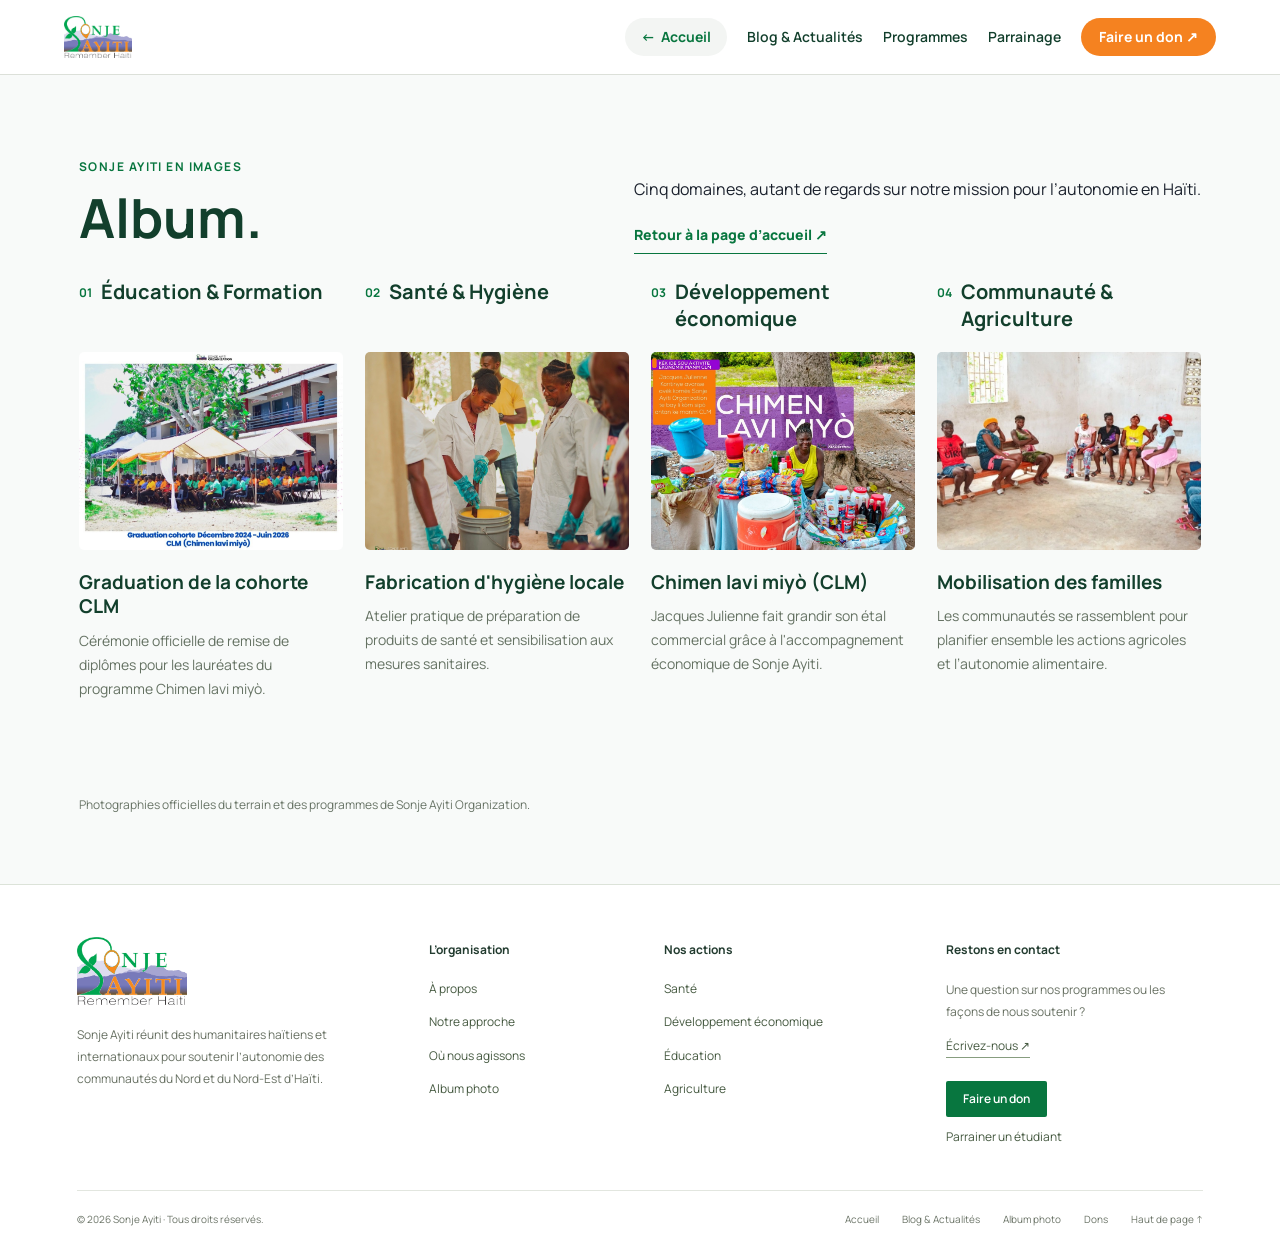
==== commit add4e54d: "Remplacement des images d'illustration par les photos officielles de terrain Sonje Ayiti et portrait" ====
--- a/album.html
+++ b/album.html
@@ -105,7 +105,7 @@
         <a class="btn-back-home" href="index.html"><span aria-hidden="true">←</span> Accueil</a>
         <a href="blog.html">Blog & Actualités</a>
         <a href="index.html#programmes">Programmes</a>
-        <a href="index.html#parrainage">Parrainage</a>
+        <a href="parrainage.html">Parrainage</a>
         <a class="btn-don" href="don.html">Faire un don ↗</a>
       </nav>
     </div>
@@ -132,35 +132,35 @@
         <article aria-labelledby="album-education-title" aria-roledescription="carrousel" class="album-category-panel">
           <div class="album-category-heading">
             <span>01</span>
-            <h3 id="album-education-title">Éducation</h3>
+            <h3 id="album-education-title">Éducation &amp; Formation</h3>
           </div>
           <div aria-label="Photos : Éducation. Utilisez les flèches gauche et droite." class="album-stage" id="album-education-slides" tabindex="0">
             <figure aria-label="1 sur 4" aria-roledescription="diapositive" class="album-slide" role="group">
-              <img alt="Apprendre et grandir — photographie d’illustration" loading="lazy" src="assets/axis-education.jpg"/>
-              <figcaption>
-                <h4>Apprendre et grandir</h4>
-                <p>L’éducation et la scolarisation primaire ouvrent des chemins durables vers l’autonomie.</p>
+              <img alt="Graduation officielle de la cohorte CLM — Sonje Ayiti Organization" loading="lazy" src="assets/sonje-education-graduation.jpg"/>
+              <figcaption>
+                <h4>Graduation de la cohorte CLM</h4>
+                <p>Cérémonie officielle de remise de diplômes pour les lauréates du programme Chimen lavi miyò.</p>
               </figcaption>
             </figure>
             <figure aria-label="2 sur 4" aria-roledescription="diapositive" class="album-slide" hidden="" role="group">
-              <img alt="Avancer ensemble — photographie d’illustration" loading="lazy" src="assets/sponsor-students-group.jpg"/>
-              <figcaption>
-                <h4>Avancer ensemble</h4>
-                <p>Les apprentissages universitaires et le partage sur le campus renforcent la réussite de groupe.</p>
+              <img alt="Portrait officiel de Ketia — Cima School of Hope" loading="lazy" src="assets/eleve-ketia.jpg"/>
+              <figcaption>
+                <h4>Ketia — Cima School of Hope</h4>
+                <p>Élève studieuse accompagnée dans son cursus scolaire grâce au parrainage.</p>
               </figcaption>
             </figure>
             <figure aria-label="3 sur 4" aria-roledescription="diapositive" class="album-slide" hidden="" role="group">
-              <img alt="Construire son avenir — photographie d’illustration" loading="lazy" src="assets/sponsor-student-woman.jpg"/>
-              <figcaption>
-                <h4>Construire son avenir</h4>
-                <p>Le parrainage soutient des parcours d’études supérieures devant l’Université d’État d’Haïti.</p>
+              <img alt="Portrait officiel de Lidisa — Cima School of Hope" loading="lazy" src="assets/eleve-lidisa.jpg"/>
+              <figcaption>
+                <h4>Lidisa — Cima School of Hope</h4>
+                <p>Le parrainage scolaire offre un soutien éducatif continu pour grandir avec dignité.</p>
               </figcaption>
             </figure>
             <figure aria-label="4 sur 4" aria-roledescription="diapositive" class="album-slide" hidden="" role="group">
-              <img alt="Compétences numériques — photographie d’illustration" loading="lazy" src="assets/news-tech.jpg"/>
-              <figcaption>
-                <h4>Compétences numériques</h4>
-                <p>Les ateliers de code et technologies préparent les jeunes aux métiers connectés de demain.</p>
+              <img alt="Portrait officiel de Fatson — Cima School of Hope" loading="lazy" src="assets/eleve-fatson.jpg"/>
+              <figcaption>
+                <h4>Fatson — Cima School of Hope</h4>
+                <p>Chaque enfant parrainé bénéficie de l'accès aux manuels scolaires et à l'encadrement pédagogique.</p>
               </figcaption>
             </figure>
             <div class="album-controls" hidden="">
@@ -179,28 +179,28 @@
         <article aria-labelledby="album-sante-title" aria-roledescription="carrousel" class="album-category-panel">
           <div class="album-category-heading">
             <span>02</span>
-            <h3 id="album-sante-title">Santé</h3>
+            <h3 id="album-sante-title">Santé &amp; Hygiène</h3>
           </div>
           <div aria-label="Photos : Santé. Utilisez les flèches gauche et droite." class="album-stage" id="album-sante-slides" tabindex="0">
             <figure aria-label="1 sur 3" aria-roledescription="diapositive" class="album-slide" role="group">
-              <img alt="Prendre soin — photographie d’illustration" loading="lazy" src="assets/axis-sante.jpg"/>
-              <figcaption>
-                <h4>Prendre soin</h4>
-                <p>La santé communautaire et les soins primaires sont au cœur du bien-être des familles.</p>
+              <img alt="Atelier pratique et fabrication de produits d'hygiène — Sonje Ayiti" loading="lazy" src="assets/sonje-sante-formation.jpg"/>
+              <figcaption>
+                <h4>Fabrication d'hygiène locale</h4>
+                <p>Atelier pratique de préparation de produits de santé et sensibilisation aux mesures sanitaires.</p>
               </figcaption>
             </figure>
             <figure aria-label="2 sur 3" aria-roledescription="diapositive" class="album-slide" hidden="" role="group">
-              <img alt="Une présence de proximité — photographie d’illustration" loading="lazy" src="assets/sante-mobile.jpg"/>
+              <img alt="Coordination de terrain et échange de proximité — Sonje Ayiti" loading="lazy" src="assets/sonje-approche-terrain.jpg"/>
               <figcaption>
                 <h4>Une présence de proximité</h4>
-                <p>Les cliniques mobiles vont à la rencontre directe des besoins dans les zones rurales isolées.</p>
+                <p>Nos coordinateurs de terrain vont à la rencontre directe des familles et des villages isolés.</p>
               </figcaption>
             </figure>
             <figure aria-label="3 sur 3" aria-roledescription="diapositive" class="album-slide" hidden="" role="group">
-              <img alt="Accompagner les familles — photographie d’illustration" loading="lazy" src="assets/sante-maternite.jpg"/>
-              <figcaption>
-                <h4>Accompagner les familles</h4>
-                <p>La maternité et l’accompagnement périnatal par les sages-femmes protègent les nouveau-nés.</p>
+              <img alt="Mobilisation communautaire des femmes — Sonje Ayiti" loading="lazy" src="assets/sonje-communaute-reunion.jpg"/>
+              <figcaption>
+                <h4>Santé communautaire</h4>
+                <p>La prévention et la solidarité au cœur du bien-être des familles du Nord d'Haïti.</p>
               </figcaption>
             </figure>
             <div class="album-controls" hidden="">
@@ -223,24 +223,24 @@
           </div>
           <div aria-label="Photos : Développement économique. Utilisez les flèches gauche et droite." class="album-stage" id="album-economie-slides" tabindex="0">
             <figure aria-label="1 sur 3" aria-roledescription="diapositive" class="album-slide" role="group">
-              <img alt="Encourager les initiatives — photographie d’illustration" loading="lazy" src="assets/axis-economie.jpg"/>
-              <figcaption>
-                <h4>Encourager les initiatives</h4>
-                <p>L’artisanat et les commerces de proximité créent de la valeur directement dans les communautés.</p>
+              <img alt="Jacques Julienne développe son commerce avec le soutien de Sonje Ayiti CLM" loading="lazy" src="assets/sonje-economie-commerce.jpg"/>
+              <figcaption>
+                <h4>Chimen lavi miyò (CLM)</h4>
+                <p>Jacques Julienne fait grandir son étal commercial grâce à l'accompagnement économique de Sonje Ayiti.</p>
               </figcaption>
             </figure>
             <figure aria-label="2 sur 3" aria-roledescription="diapositive" class="album-slide" hidden="" role="group">
-              <img alt="La force du collectif — photographie d’illustration" loading="lazy" src="assets/economie-cooperative.jpg"/>
+              <img alt="Rassemblement des femmes et épargne communautaire — Sonje Ayiti" loading="lazy" src="assets/sonje-communaute-reunion.jpg"/>
               <figcaption>
                 <h4>La force du collectif</h4>
-                <p>Les caisses d’épargne solidaire autogérées par les femmes renforcent l’autonomie des ménages.</p>
+                <p>L’entraide et les groupes de micro-épargne renforcent l’autonomie économique durable des ménages.</p>
               </figcaption>
             </figure>
             <figure aria-label="3 sur 3" aria-roledescription="diapositive" class="album-slide" hidden="" role="group">
-              <img alt="Formation des futurs cadres — photographie d’illustration" loading="lazy" src="assets/sponsor-student-man.jpg"/>
-              <figcaption>
-                <h4>Former les gestionnaires</h4>
-                <p>Des compétences solides en gestion pour pérenniser les micro-entreprises et initiatives locales.</p>
+              <img alt="Encadrement et accompagnement de terrain — Sonje Ayiti" loading="lazy" src="assets/sonje-approche-terrain.jpg"/>
+              <figcaption>
+                <h4>Suivi et formation</h4>
+                <p>Un accompagnement attentif pour pérenniser les micro-entreprises et initiatives locales.</p>
               </figcaption>
             </figure>
             <div class="album-controls" hidden="">
@@ -259,21 +259,21 @@
         <article aria-labelledby="album-agriculture-title" aria-roledescription="carrousel" class="album-category-panel">
           <div class="album-category-heading">
             <span>04</span>
-            <h3 id="album-agriculture-title">Agriculture</h3>
+            <h3 id="album-agriculture-title">Communauté &amp; Agriculture</h3>
           </div>
           <div aria-label="Photos : Agriculture. Utilisez les flèches gauche et droite." class="album-stage" id="album-agriculture-slides" tabindex="0">
             <figure aria-label="1 sur 2" aria-roledescription="diapositive" class="album-slide" role="group">
-              <img alt="Cultiver l’avenir — photographie d’illustration" loading="lazy" src="assets/axis-agriculture.jpg"/>
-              <figcaption>
-                <h4>Cultiver l’avenir</h4>
-                <p>La terre et les savoir-faire agricoles maraîchers font partie des ressources vitales des communautés.</p>
+              <img alt="Mobilisation communautaire et solidarité locale — Sonje Ayiti" loading="lazy" src="assets/sonje-communaute-reunion.jpg"/>
+              <figcaption>
+                <h4>Mobilisation des familles</h4>
+                <p>Les communautés se rassemblent pour planifier ensemble les actions agricoles et l’autonomie alimentaire.</p>
               </figcaption>
             </figure>
             <figure aria-label="2 sur 2" aria-roledescription="diapositive" class="album-slide" hidden="" role="group">
-              <img alt="Travailler ensemble — photographie d’illustration" loading="lazy" src="assets/agriculture-konbit.jpg"/>
+              <img alt="Coordination de terrain avec les acteurs locaux — Sonje Ayiti" loading="lazy" src="assets/sonje-approche-terrain.jpg"/>
               <figcaption>
                 <h4>Travailler ensemble</h4>
-                <p>L’entraide paysanne ancestrale du konbit nourrit une ambition collective et durable.</p>
+                <p>L’entraide et le partage d'expérience soutiennent le développement durable du Grand Nord.</p>
               </figcaption>
             </figure>
             <div class="album-controls" hidden="">
@@ -290,7 +290,7 @@
 
       </div>
 
-      <p class="album-illustration-note">Photographies d’illustration documentaires représentant les communautés et actions soutenues en Haïti.</p>
+      <p class="album-illustration-note">Photographies officielles du terrain et des programmes de Sonje Ayiti Organization.</p>
     </div>
   </main>
 
@@ -324,7 +324,7 @@
           <a class="plain-footer-email" href="contact.html">Écrivez-nous ↗</a>
           <div class="plain-footer-support">
             <a href="don.html">Faire un don</a>
-            <a href="index.html#parrainage">Parrainer un étudiant</a>
+            <a href="parrainage.html">Parrainer un étudiant</a>
           </div>
         </div>
       </div>
--- a/styles.css
+++ b/styles.css
@@ -4751,8 +4751,9 @@
 .axis-body{border-top:0!important}
 
 /* Navigation minimaliste : visuels compacts et liens essentiels. */
-.site-header .minimal-dropdown{position:static}
-.site-header .minimal-dropdown>summary{font-family:var(--font-heading);text-transform:none;font-size:13px;letter-spacing:0;font-weight:700;min-height:68px;cursor:pointer;display:flex;align-items:center;gap:10px;color:#233c30}
+.site-header .minimal-dropdown>summary,
+.site-header .nav-link-direct{font-family:var(--font-heading);text-transform:none;font-size:13px;letter-spacing:0;font-weight:700;min-height:68px;cursor:pointer;display:inline-flex;align-items:center;gap:10px;color:#233c30;text-decoration:none;transition:color .2s ease}
+.site-header .nav-link-direct:hover{color:#08763f}
 .minimal-menu{position:absolute;top:100%;left:0;right:0;padding:24px max(5%,calc((100vw - 1320px)/2));display:grid;grid-template-columns:1fr 1fr .9fr;gap:25px;background:#fff;border-top:1px solid #e6e9e1;box-shadow:0 15px 25px #123f2c12;max-height:calc(100svh - 90px);overflow:auto;z-index:110}
 .minimal-dropdown:not([open])>.minimal-menu{display:none}
 .minimal-menu-feature{position:relative;height:200px;overflow:hidden;border-radius:4px;background:#123f2c;display:block;color:white;text-decoration:none}
@@ -5064,7 +5065,9 @@
   .site-header .mobile-menu-photo .mobile-menu-photo-caption { font-size: clamp(13px, 2.4vw, 24px); }
   .mobile-menu-kicker { margin-top: 28px; padding-bottom: 24px; font-size: clamp(11px, 1.8vw, 17px); }
   .site-header .mobile-submenu-links > a { min-height: 58px; padding: 18px 4px; font-size: clamp(16px, 2.5vw, 24px); }
-  .site-header .mobile-navigation-list > li > a { padding: 18px 23px; color: #394779 !important; text-transform: none; font-weight: 600; }
+  .site-header .mobile-navigation-list > li > a { padding: 18px 23px; color: #394779 !important; text-transform: none; font-weight: 600; display: flex; align-items: center; justify-content: space-between; font-size: clamp(17px, 2.8vw, 26px); text-decoration: none; }
+  .site-header .mobile-navigation-list > li > a:hover { color: #f58220 !important; }
+  .site-header .mobile-nav-direct-reload span { color: #08763f; font-size: 24px; font-weight: bold; }
 }
 @media (max-width: 480px) {
   .site-header .header-container { gap: 10px; }
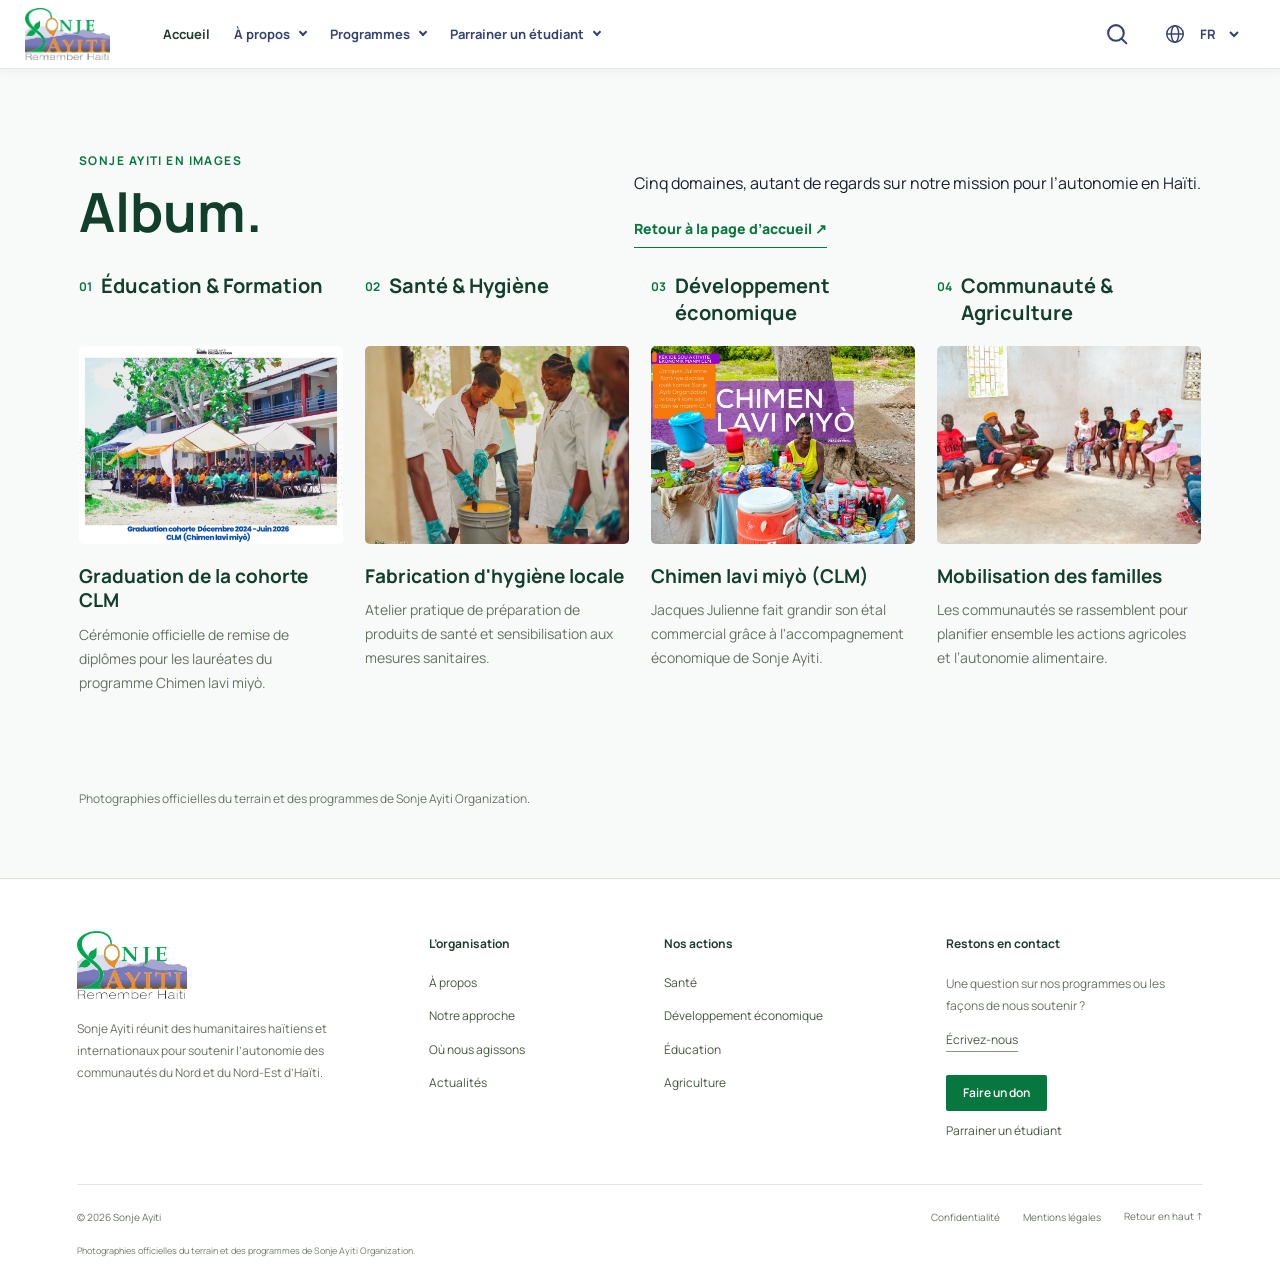
==== commit 255dbf9e: "Harmonisation globale : menu de navigation et pied de page d'accueil sur toutes les pages du site" ====
--- a/album.html
+++ b/album.html
@@ -92,24 +92,42 @@
       margin: auto;
     }
   </style>
+  <script defer src="script.js"></script>
+  <script defer src="languages.js"></script>
 </head>
 <body class="album-standalone">
 
   <!-- Entête de navigation supérieure -->
-  <header class="album-page-header" role="banner">
-    <div class="album-page-header-inner">
-      <a aria-label="Sonje Ayiti, retour à l’accueil" class="album-page-logo" href="index.html">
-        <img alt="Sonje Ayiti — Remember Haiti" height="42" src="assets/sonje-ayiti-logo-cropped-srgb.png"/>
-      </a>
-      <nav aria-label="Navigation secondaire" class="album-page-nav">
-        <a class="btn-back-home" href="index.html"><span aria-hidden="true">←</span> Accueil</a>
-        <a href="blog.html">Blog & Actualités</a>
-        <a href="index.html#programmes">Programmes</a>
-        <a href="parrainage.html">Parrainage</a>
-        <a class="btn-don" href="don.html">Faire un don ↗</a>
-      </nav>
-    </div>
-  </header>
+  <!-- En-tête principal & Navigation -->
+<header class="site-header" id="site-header">
+<div class="header-container">
+<!-- Identité visuelle / Logo sur fond blanc -->
+<a aria-label="Sonje Ayiti, accueil" class="brand" href="index.html" onclick="window.location.href='index.html'; window.location.reload(); return false;"><img alt="Sonje Ayiti — Remember Haiti" class="official-logo" decoding="async" height="446" src="assets/sonje-ayiti-logo-cropped-srgb.png" width="721"/></a>
+<!-- Bouton Menu Mobile (Hamburger accessible) -->
+<button aria-controls="navigation" aria-expanded="false" aria-label="Ouvrir le menu de navigation" class="menu-toggle" id="menu-toggle">
+<span class="bar bar-1"></span>
+<span class="bar bar-2"></span>
+<span class="bar bar-3"></span>
+</button>
+<!-- Navigation Principale -->
+<nav aria-label="Navigation principale" class="site-nav" id="navigation">
+<ul class="nav-list main-nav-clean"><li><a class="nav-link-direct" href="index.html" onclick="window.location.href='index.html'; window.location.reload(); return false;" title="Rafraîchir la page d’accueil">Accueil</a></li><li><details class="nav-dropdown minimal-dropdown"><summary aria-controls="minimal-menu-1">À propos<span aria-hidden="true" class="nav-chevron"></span></summary><div class="minimal-menu" id="minimal-menu-1"><a class="minimal-menu-feature" href="qui-sommes-nous.html"><img alt="" loading="lazy" src="assets/sonje-equipe-fondatrice.jpg"/><span>Qui sommes-nous ?<span aria-hidden="true">→</span></span></a><a class="minimal-menu-feature" href="#approche"><img alt="" loading="lazy" src="assets/hero-haiti.jpg"/><span>Notre approche<span aria-hidden="true">→</span></span></a><div class="minimal-menu-links"><h3>L’ORGANISATION</h3><a href="#apropos">Notre conviction<span aria-hidden="true">↗</span></a><a href="#approche">Notre méthode<span aria-hidden="true">↗</span></a><a href="#impact">Zones d’intervention<span aria-hidden="true">↗</span></a><a href="contact.html">Nous contacter<span aria-hidden="true">↗</span></a></div></div></details></li><li><details class="nav-dropdown minimal-dropdown"><summary aria-controls="minimal-menu-2">Programmes<span aria-hidden="true" class="nav-chevron"></span></summary><div class="minimal-menu" id="minimal-menu-2"><a class="minimal-menu-feature" href="programmes.html"><img alt="" loading="lazy" src="assets/hero-haiti.jpg"/><span>Nos quatre axes<span aria-hidden="true">→</span></span></a><a class="minimal-menu-feature" href="#mesure-impact"><img alt="" loading="lazy" src="assets/hero-education.jpg"/><span>Notre impact<span aria-hidden="true">→</span></span></a><div class="minimal-menu-links"><h3>NOS ACTIONS</h3><a href="programmes.html">Tous nos programmes<span aria-hidden="true">↗</span></a><a href="#impact">Où nous agissons<span aria-hidden="true">↗</span></a><a href="#mesure-impact">Impact en chiffres<span aria-hidden="true">↗</span></a><a href="#don">Soutenir nos actions<span aria-hidden="true">↗</span></a></div></div></details></li><li><details class="nav-dropdown minimal-dropdown"><summary aria-controls="minimal-menu-3">Parrainer un étudiant<span aria-hidden="true" class="nav-chevron"></span></summary><div class="minimal-menu" id="minimal-menu-3"><a class="minimal-menu-feature" href="parrainage.html"><img alt="" loading="lazy" src="assets/hero-education.jpg"/><span>Le parrainage<span aria-hidden="true">→</span></span></a><a class="minimal-menu-feature" href="#apropos"><img alt="" loading="lazy" src="assets/hero-haiti.jpg"/><span>Un engagement commun<span aria-hidden="true">→</span></span></a><div class="minimal-menu-links"><h3>SOUTENIR L’ÉDUCATION</h3><a href="parrainage.html">Découvrir le parrainage<span aria-hidden="true">↗</span></a><a href="parrainage.html">Étudiants à parrainer<span aria-hidden="true">↗</span></a><a href="#don">Faire un don<span aria-hidden="true">↗</span></a><a href="contact.html">Écrivez-nous<span aria-hidden="true">↗</span></a></div></div></details></li></ul>
+
+<div class="mobile-navigation"><ul class="mobile-navigation-list">
+<li><a class="mobile-nav-direct-reload" href="index.html" onclick="window.location.href='index.html'; window.location.reload(); return false;">Accueil<span aria-hidden="true">↻</span></a></li>
+<li><details class="mobile-submenu"><summary>À propos de nous<span aria-hidden="true" class="mobile-submenu-chevron"></span></summary><div class="mobile-submenu-links"><div class="mobile-menu-photos"><a class="mobile-menu-photo" href="qui-sommes-nous.html"><img alt="" decoding="async" height="360" loading="lazy" src="assets/sonje-equipe-fondatrice.jpg" width="640"/><span class="mobile-menu-photo-caption">Qui sommes-nous ?<span aria-hidden="true">→</span></span></a><a class="mobile-menu-photo" href="#approche"><img alt="" decoding="async" height="360" loading="lazy" src="assets/axis-agriculture.jpg" width="640"/><span class="mobile-menu-photo-caption">Notre approche<span aria-hidden="true">→</span></span></a></div><a href="qui-sommes-nous.html">Qui sommes-nous ?<span aria-hidden="true">↗</span></a><p class="mobile-menu-kicker">L’organisation</p><a href="#apropos">Notre conviction<span aria-hidden="true">↗</span></a><a href="#approche">Notre méthode<span aria-hidden="true">↗</span></a></div></details></li>
+<li><details class="mobile-submenu"><summary>Blog et actualités<span aria-hidden="true" class="mobile-submenu-chevron"></span></summary><div class="mobile-submenu-links"><div class="mobile-menu-photos"><a class="mobile-menu-photo" href="#actualites"><img alt="" decoding="async" height="360" loading="lazy" src="assets/sponsor-students-group.jpg" width="640"/><span class="mobile-menu-photo-caption">Actualités<span aria-hidden="true">→</span></span></a><a class="mobile-menu-photo" href="album.html"><img alt="" decoding="async" height="360" loading="lazy" src="assets/hero-haiti.jpg" width="640"/><span class="mobile-menu-photo-caption">Album<span aria-hidden="true">→</span></span></a></div><p class="mobile-menu-kicker">Blog et actualités</p><a href="#actualites">Actualités<span aria-hidden="true">↗</span></a><a href="album.html">Album<span aria-hidden="true">↗</span></a></div></details></li>
+<li><details class="mobile-submenu"><summary>Notre approche<span aria-hidden="true" class="mobile-submenu-chevron"></span></summary><div class="mobile-submenu-links"><div class="mobile-menu-photos"><a class="mobile-menu-photo" href="#approche"><img alt="" decoding="async" height="360" loading="lazy" src="assets/axis-agriculture.jpg" width="640"/><span class="mobile-menu-photo-caption">Faire ensemble<span aria-hidden="true">→</span></span></a><a class="mobile-menu-photo" href="#impact"><img alt="" decoding="async" height="360" loading="lazy" src="assets/hero-haiti.jpg" width="640"/><span class="mobile-menu-photo-caption">Nos zones d’action<span aria-hidden="true">→</span></span></a></div><p class="mobile-menu-kicker">Notre démarche</p><a href="#approche">Notre démarche participative<span aria-hidden="true">↗</span></a><a href="#impact">Nos zones d’action<span aria-hidden="true">↗</span></a></div></details></li>
+<li><details class="mobile-submenu"><summary>Nos programmes<span aria-hidden="true" class="mobile-submenu-chevron"></span></summary><div class="mobile-submenu-links"><div class="mobile-menu-photos"><a class="mobile-menu-photo" href="programmes.html"><img alt="" decoding="async" height="360" loading="lazy" src="assets/axis-education.jpg" width="640"/><span class="mobile-menu-photo-caption">Nos quatre axes<span aria-hidden="true">→</span></span></a><a class="mobile-menu-photo" href="#mesure-impact"><img alt="" decoding="async" height="360" loading="lazy" src="assets/axis-sante.jpg" width="640"/><span class="mobile-menu-photo-caption">Notre impact<span aria-hidden="true">→</span></span></a></div><p class="mobile-menu-kicker">Nos actions</p><a href="programmes.html">Nos quatre domaines d’intervention<span aria-hidden="true">↗</span></a><a href="programmes.html">Explorer les programmes<span aria-hidden="true">↗</span></a></div></details></li>
+<li><details class="mobile-submenu"><summary>Nos zones d’intervention<span aria-hidden="true" class="mobile-submenu-chevron"></span></summary><div class="mobile-submenu-links"><div class="mobile-menu-photos"><a class="mobile-menu-photo" href="#impact"><img alt="" decoding="async" height="360" loading="lazy" src="assets/hero-haiti.jpg" width="640"/><span class="mobile-menu-photo-caption">Le Grand Nord<span aria-hidden="true">→</span></span></a><a class="mobile-menu-photo" href="#don"><img alt="" decoding="async" height="360" loading="lazy" src="assets/axis-agriculture.jpg" width="640"/><span class="mobile-menu-photo-caption">Soutenir nos actions<span aria-hidden="true">→</span></span></a></div><p class="mobile-menu-kicker">Notre présence</p><a href="#impact">Nord et Nord-Est d’Haïti<span aria-hidden="true">↗</span></a><a href="#don">Soutenir nos zones d’action<span aria-hidden="true">↗</span></a></div></details></li>
+<li><details class="mobile-submenu"><summary>Notre impact<span aria-hidden="true" class="mobile-submenu-chevron"></span></summary><div class="mobile-submenu-links"><div class="mobile-menu-photos"><a class="mobile-menu-photo" href="#mesure-impact"><img alt="" decoding="async" height="360" loading="lazy" src="assets/axis-economie.jpg" width="640"/><span class="mobile-menu-photo-caption">Notre impact<span aria-hidden="true">→</span></span></a><a class="mobile-menu-photo" href="programmes.html"><img alt="" decoding="async" height="360" loading="lazy" src="assets/axis-education.jpg" width="640"/><span class="mobile-menu-photo-caption">Nos programmes<span aria-hidden="true">→</span></span></a></div><p class="mobile-menu-kicker">Une ambition commune</p><a href="#mesure-impact">Notre impact en chiffres<span aria-hidden="true">↗</span></a><a href="qui-sommes-nous.html">En savoir plus<span aria-hidden="true">↗</span></a></div></details></li>
+<li><details class="mobile-submenu"><summary>Parrainer un étudiant<span aria-hidden="true" class="mobile-submenu-chevron"></span></summary><div class="mobile-submenu-links"><div class="mobile-menu-photos"><a class="mobile-menu-photo" href="parrainage.html"><img alt="" decoding="async" height="360" loading="lazy" src="assets/sponsor-student-woman.jpg" width="640"/><span class="mobile-menu-photo-caption">Le parrainage<span aria-hidden="true">→</span></span></a><a class="mobile-menu-photo" href="parrainage.html"><img alt="" decoding="async" height="360" loading="lazy" src="assets/sponsor-student-man.jpg" width="640"/><span class="mobile-menu-photo-caption">Les étudiants<span aria-hidden="true">→</span></span></a></div><p class="mobile-menu-kicker">Soutenir l’éducation</p><a href="parrainage.html">Découvrir le parrainage<span aria-hidden="true">↗</span></a><a href="parrainage.html">Étudiants à parrainer<span aria-hidden="true">↗</span></a><a href="contact.html">Contacter l’équipe<span aria-hidden="true">↗</span></a></div></details></li>
+<li><a href="contact.html">Contact<span aria-hidden="true">↗</span></a></li>
+</ul><a class="mobile-navigation-donate" href="don.html">Faites un don maintenant</a></div>
+</nav>
+<!-- Bouton d'action Don En-tête -->
+<div class="nav-tools"><button aria-controls="site-search" aria-expanded="false" aria-label="Rechercher dans le site" class="nav-search-toggle"><svg aria-hidden="true" fill="none" height="25" stroke="currentColor" stroke-width="2" viewbox="0 0 24 24" width="25"><circle cx="10.5" cy="10.5" r="7.5"></circle><path d="m16 16 5 5"></path></svg></button><label class="nav-language language-switch"><svg aria-hidden="true" fill="none" height="22" stroke="currentColor" stroke-width="1.6" viewbox="0 0 24 24" width="22"><circle cx="12" cy="12" r="9"></circle><ellipse cx="12" cy="12" rx="4" ry="9"></ellipse><path d="M3 12h18"></path></svg><select aria-label="Langue / Language / Idioma" id="site-language"><option value="fr">FR</option><option value="en">EN</option><option value="es">ES</option></select></label></div></div>
+<div class="site-search" hidden="" id="site-search"><label for="site-search-input">Rechercher une rubrique</label><input autocomplete="off" id="site-search-input" placeholder="Éducation, don, parrainage…" type="search"/><ul aria-label="Résultats de recherche" id="site-search-results"></ul><p id="search-status" role="status"></p></div></header>
 
   <!-- Section Album principale avec la même structure que l'accueil -->
   <main class="photo-album album-standalone-container" id="album">
@@ -143,21 +161,21 @@
               </figcaption>
             </figure>
             <figure aria-label="2 sur 4" aria-roledescription="diapositive" class="album-slide" hidden="" role="group">
-              <img alt="Portrait officiel de Ketia — Cima School of Hope" loading="lazy" src="assets/eleve-ketia.jpg"/>
+              <img alt="Éducation et formation — Sonje Ayiti" loading="lazy" src="assets/sonje-education-graduation.jpg"/>
               <figcaption>
                 <h4>Ketia — Cima School of Hope</h4>
                 <p>Élève studieuse accompagnée dans son cursus scolaire grâce au parrainage.</p>
               </figcaption>
             </figure>
             <figure aria-label="3 sur 4" aria-roledescription="diapositive" class="album-slide" hidden="" role="group">
-              <img alt="Portrait officiel de Lidisa — Cima School of Hope" loading="lazy" src="assets/eleve-lidisa.jpg"/>
+              <img alt="Rencontre communautaire — Sonje Ayiti" loading="lazy" src="assets/sonje-communaute-reunion.jpg"/>
               <figcaption>
                 <h4>Lidisa — Cima School of Hope</h4>
                 <p>Le parrainage scolaire offre un soutien éducatif continu pour grandir avec dignité.</p>
               </figcaption>
             </figure>
             <figure aria-label="4 sur 4" aria-roledescription="diapositive" class="album-slide" hidden="" role="group">
-              <img alt="Portrait officiel de Fatson — Cima School of Hope" loading="lazy" src="assets/eleve-fatson.jpg"/>
+              <img alt="Accompagnement des communautés — Sonje Ayiti" loading="lazy" src="assets/sonje-approche-terrain.jpg"/>
               <figcaption>
                 <h4>Fatson — Cima School of Hope</h4>
                 <p>Chaque enfant parrainé bénéficie de l'accès aux manuels scolaires et à l'encadrement pédagogique.</p>
@@ -295,51 +313,23 @@
   </main>
 
   <!-- Pied de page officiel -->
-  <footer class="plain-footer">
-    <div class="plain-footer-inner">
-      <div class="plain-footer-grid">
-        <div class="plain-footer-about">
-          <a aria-label="Sonje Ayiti, accueil" href="index.html">
-            <img alt="Sonje Ayiti" height="446" loading="lazy" src="assets/sonje-ayiti-logo-cropped-srgb.png" width="721"/>
-          </a>
-          <p>Sonje Ayiti réunit des humanitaires haïtiens et internationaux pour soutenir l’autonomie des communautés du Nord et du Nord-Est d’Haïti.</p>
-        </div>
-        <nav aria-label="Navigation">
-          <h2>L’organisation</h2>
-          <a href="index.html#apropos">À propos</a>
-          <a href="index.html#approche">Notre approche</a>
-          <a href="index.html#impact">Où nous agissons</a>
-          <a href="album.html">Album photo</a>
-        </nav>
-        <nav aria-label="Programmes">
-          <h2>Nos actions</h2>
-          <a href="index.html#programmes">Santé</a>
-          <a href="index.html#programmes">Développement économique</a>
-          <a href="index.html#programmes">Éducation</a>
-          <a href="index.html#programmes">Agriculture</a>
-        </nav>
-        <div class="plain-footer-contact">
-          <h2>Restons en contact</h2>
-          <p>Une question sur nos programmes ou les façons de nous soutenir ?</p>
-          <a class="plain-footer-email" href="contact.html">Écrivez-nous ↗</a>
-          <div class="plain-footer-support">
-            <a href="don.html">Faire un don</a>
-            <a href="parrainage.html">Parrainer un étudiant</a>
-          </div>
-        </div>
+  <!-- PIED DE PAGE DU SITE (Design d'Excellence — Charte Graphique Sonje Ayiti) -->
+<footer class="plain-footer" id="pied-de-page"><div class="plain-footer-inner"><div class="plain-footer-grid"><div class="plain-footer-about"><a aria-label="Sonje Ayiti, accueil" href="#site-header"><img alt="Sonje Ayiti — Remember Haiti" height="446" loading="lazy" src="assets/sonje-ayiti-logo-cropped-srgb.png" width="721"/></a><p>Sonje Ayiti réunit des humanitaires haïtiens et internationaux pour soutenir l’autonomie des communautés du Nord et du Nord-Est d’Haïti.</p></div><nav aria-label="L’organisation"><h2>L’organisation</h2><a href="#apropos">À propos</a><a href="#approche">Notre approche</a><a href="#impact">Où nous agissons</a><a href="#actualites">Actualités</a></nav><nav aria-label="Nos actions"><h2>Nos actions</h2><a href="programmes.html#sante">Santé</a><a href="programmes.html#economie">Développement économique</a><a href="programmes.html#education">Éducation</a><a href="programmes.html#agriculture">Agriculture</a></nav><div class="plain-footer-contact" id="contact"><h2>Restons en contact</h2><p>Une question sur nos programmes ou les façons de nous soutenir ?</p><a class="plain-footer-email" href="contact.html">Écrivez-nous</a><div class="plain-footer-support"><a href="don.html">Faire un don</a><a href="parrainage.html">Parrainer un étudiant</a></div></div></div><div class="plain-footer-bottom"><p>© <span id="year">2026</span> Sonje Ayiti</p><div><button id="privacy-button" type="button">Confidentialité</button><button id="terms-button" type="button">Mentions légales</button><a href="#site-header">Retour en haut ↑</a></div></div><p class="plain-footer-note">Photographies officielles du terrain et des programmes de Sonje Ayiti Organization.</p></div></footer>
+<!-- MODALE NATIVE ACCESSIBLE (Programme, Don, Mentions) -->
+<dialog aria-describedby="dialog-text" aria-labelledby="dialog-title" class="custom-dialog" id="info-dialog">
+<div class="dialog-inner">
+<button aria-label="Fermer la boîte de dialogue" class="close-dialog" id="close-dialog">✕</button>
+<div class="dialog-eyebrow" id="dialog-eyebrow">SONJE AYITI · ACTION COMMUNAUTAIRE</div>
+<h2 class="dialog-heading" id="dialog-title">Titre de la fenêtre</h2>
+<div class="dialog-body-text" id="dialog-text">
+        Contenu détaillé de la présentation.
       </div>
-      <div class="plain-footer-bottom">
-        <p>© 2026 Sonje Ayiti · Tous droits réservés.</p>
-        <div>
-          <a href="index.html">Accueil</a>
-          <a href="blog.html">Blog & Actualités</a>
-          <a href="album.html">Album photo</a>
-          <a href="don.html">Dons</a>
-          <a href="#album">Haut de page ↑</a>
-        </div>
-      </div>
-    </div>
-  </footer>
+<!-- Bloc interactif Don si sélectionné -->
+<div class="dialog-actions">
+<button class="btn btn-secondary" id="dialog-cancel">Fermer</button>
+</div>
+</div>
+</dialog>
 
 </body>
 </html>
--- a/styles.css
+++ b/styles.css
@@ -5349,3 +5349,187 @@
 #programmes .album-slide figcaption { gap: 0; }
 #programmes .album-slide h4 { margin-bottom: 2px; }
 #programmes .album-slide figcaption p { margin-top: 0; }
+
+/* Navigation manuelle des vidéos : aucune interruption automatique de lecture. */
+.organisation-video-controls { gap: 16px; }
+#organisation-video-position { font-size: 12px; color: #123f2c; text-align: center; font-weight: 600; }
+.organisation-video-controls button { font-size: 24px; }
+
+/* ==========================================================================
+   PARTENAIRES : Carrousel minimaliste à défilement infini
+   ========================================================================== */
+.home-partners {
+  padding: 60px 0 68px;
+  background: #fbf9f5;
+  border-top: 1px solid rgba(18, 63, 44, 0.07);
+  border-bottom: 1px solid rgba(18, 63, 44, 0.07);
+  overflow: hidden;
+  position: relative;
+  scroll-margin-top: 100px;
+}
+
+.home-partners-header {
+  text-align: center;
+  max-width: 820px;
+  margin: 0 auto 34px;
+  padding: 0 24px;
+}
+
+.home-partners-kicker {
+  display: inline-block;
+  color: #08763f;
+  font-size: 11px;
+  font-weight: 800;
+  letter-spacing: 0.14em;
+  text-transform: uppercase;
+  margin-bottom: 10px;
+}
+
+.home-partners-title {
+  color: #123f2c;
+  font-size: clamp(24px, 3.2vw, 36px);
+  font-weight: 700;
+  letter-spacing: -0.025em;
+  line-height: 1.25;
+  margin: 0 0 10px;
+}
+
+.home-partners-subtitle {
+  color: #657263;
+  font-size: clamp(14px, 1.5vw, 15px);
+  line-height: 1.65;
+  margin: 0 auto;
+  max-width: 580px;
+}
+
+.partners-carousel {
+  position: relative;
+  width: 100%;
+  overflow: hidden;
+  padding: 14px 0 18px;
+  mask-image: linear-gradient(to right, transparent, black 10%, black 90%, transparent);
+  -webkit-mask-image: linear-gradient(to right, transparent, black 10%, black 90%, transparent);
+}
+
+.partners-carousel-track {
+  display: flex;
+  width: max-content;
+  animation: infinitePartnerScroll 32s linear infinite;
+  will-change: transform;
+}
+
+.partners-carousel:hover .partners-carousel-track,
+.partners-carousel:focus-within .partners-carousel-track {
+  animation-play-state: paused;
+}
+
+.partners-carousel-group {
+  display: flex;
+  align-items: center;
+  gap: 22px;
+  padding: 0 11px;
+  list-style: none;
+  margin: 0;
+}
+
+.partner-logo-item {
+  flex: 0 0 auto;
+  display: flex;
+  align-items: center;
+  justify-content: center;
+  height: 90px;
+  min-width: 184px;
+  padding: 14px 28px;
+  background: #ffffff;
+  border-radius: 14px;
+  border: 1px solid rgba(18, 63, 44, 0.08);
+  box-shadow: 0 2px 10px rgba(18, 63, 44, 0.03);
+  transition: transform 0.28s cubic-bezier(0.16, 1, 0.3, 1),
+              box-shadow 0.28s cubic-bezier(0.16, 1, 0.3, 1),
+              border-color 0.28s cubic-bezier(0.16, 1, 0.3, 1);
+}
+
+.partner-logo-item:hover {
+  transform: translateY(-3px);
+  border-color: rgba(8, 118, 63, 0.26);
+  box-shadow: 0 10px 24px rgba(18, 63, 44, 0.08);
+}
+
+.partner-logo-item img {
+  display: block;
+  max-height: 54px;
+  max-width: 145px;
+  width: auto;
+  height: auto;
+  object-fit: contain;
+  filter: grayscale(15%);
+  opacity: 0.9;
+  transition: filter 0.25s ease, opacity 0.25s ease, transform 0.25s ease;
+}
+
+.partner-logo-item:hover img {
+  filter: grayscale(0%);
+  opacity: 1;
+}
+
+@keyframes infinitePartnerScroll {
+  from {
+    transform: translateX(0);
+  }
+  to {
+    transform: translateX(-50%);
+  }
+}
+
+@media (max-width: 768px) {
+  .home-partners {
+    padding: 48px 0 54px;
+  }
+  .home-partners-header {
+    margin-bottom: 24px;
+  }
+  .partner-logo-item {
+    height: 74px;
+    min-width: 146px;
+    padding: 10px 18px;
+    border-radius: 12px;
+  }
+  .partner-logo-item img {
+    max-height: 40px;
+    max-width: 110px;
+  }
+  .partners-carousel-group {
+    gap: 16px;
+    padding: 0 8px;
+  }
+  .partners-carousel-track {
+    animation-duration: 25s;
+  }
+}
+
+@media (prefers-reduced-motion: reduce) {
+  .partners-carousel-track {
+    animation: none;
+  }
+  .partners-carousel {
+    overflow-x: auto;
+    mask-image: none;
+    -webkit-mask-image: none;
+  }
+}
+
+/* Partenaires : présentation éditoriale et mosaïque de logos. */
+.partners-editorial { background: #fff; padding: 80px 5%; border-top: 1px solid #e6ebe4; scroll-margin-top: 100px; }
+.partners-editorial-inner { max-width: 1250px; margin: auto; display: grid; grid-template-columns: .85fr 1.4fr; gap: 64px; align-items: center; }
+.partners-editorial-copy .partners-eyebrow { color: #08763f; font-size: 11px; font-weight: 800; letter-spacing: .13em; margin: 0 0 20px; }
+.partners-editorial-copy h2 { font-size: clamp(30px,3.1vw,44px); font-weight: 700; line-height: 1.2; letter-spacing: -.035em; color: #123f2c; margin: 0 0 24px; }
+.partners-editorial-copy h2 span { color: #08763f; }
+.partners-editorial-copy > p:not(.partners-eyebrow) { color: #657263; font-size: 15px; line-height: 1.85; max-width: 350px; margin: 0 0 28px; }
+.partners-editorial-copy > a { display: inline-flex; align-items: center; gap: 28px; color: #08763f; font-size: 14px; font-weight: 700; text-decoration: none; border-bottom: 1px solid #b9cdb9; padding-bottom: 10px; }
+.partners-editorial-copy > a:hover { border-color: #08763f; }
+.partners-logo-grid { list-style: none; padding: 0; margin: 0; display: grid; grid-template-columns: repeat(3,minmax(0,1fr)); border-left: 1px solid #e8ece6; border-top: 1px solid #e8ece6; }
+.partners-logo-grid > li { list-style: none; min-width: 0; height: 154px; padding: 24px; display: flex; align-items: center; justify-content: center; background: #fff; border-right: 1px solid #e8ece6; border-bottom: 1px solid #e8ece6; }
+.partners-logo-grid > li::before,.partners-logo-grid > li::after { content: none; }
+.partners-logo-grid img { display: block; width: auto; height: auto; max-width: 100%; max-height: 100px; object-fit: contain; filter: none; opacity: 1; }
+@media(max-width:950px){.partners-editorial-inner{grid-template-columns:1fr;gap:32px}.partners-editorial-copy h2 br{display:none}.partners-editorial-copy h2 br::after{content:' '}.partners-editorial-copy > p:not(.partners-eyebrow){max-width:600px}}
+@media(max-width:550px){.partners-editorial{padding:44px 5%}.partners-logo-grid{grid-template-columns:repeat(2,minmax(0,1fr))}.partners-logo-grid>li{height:126px;padding:20px}.partners-logo-grid img{max-height:84px}}
